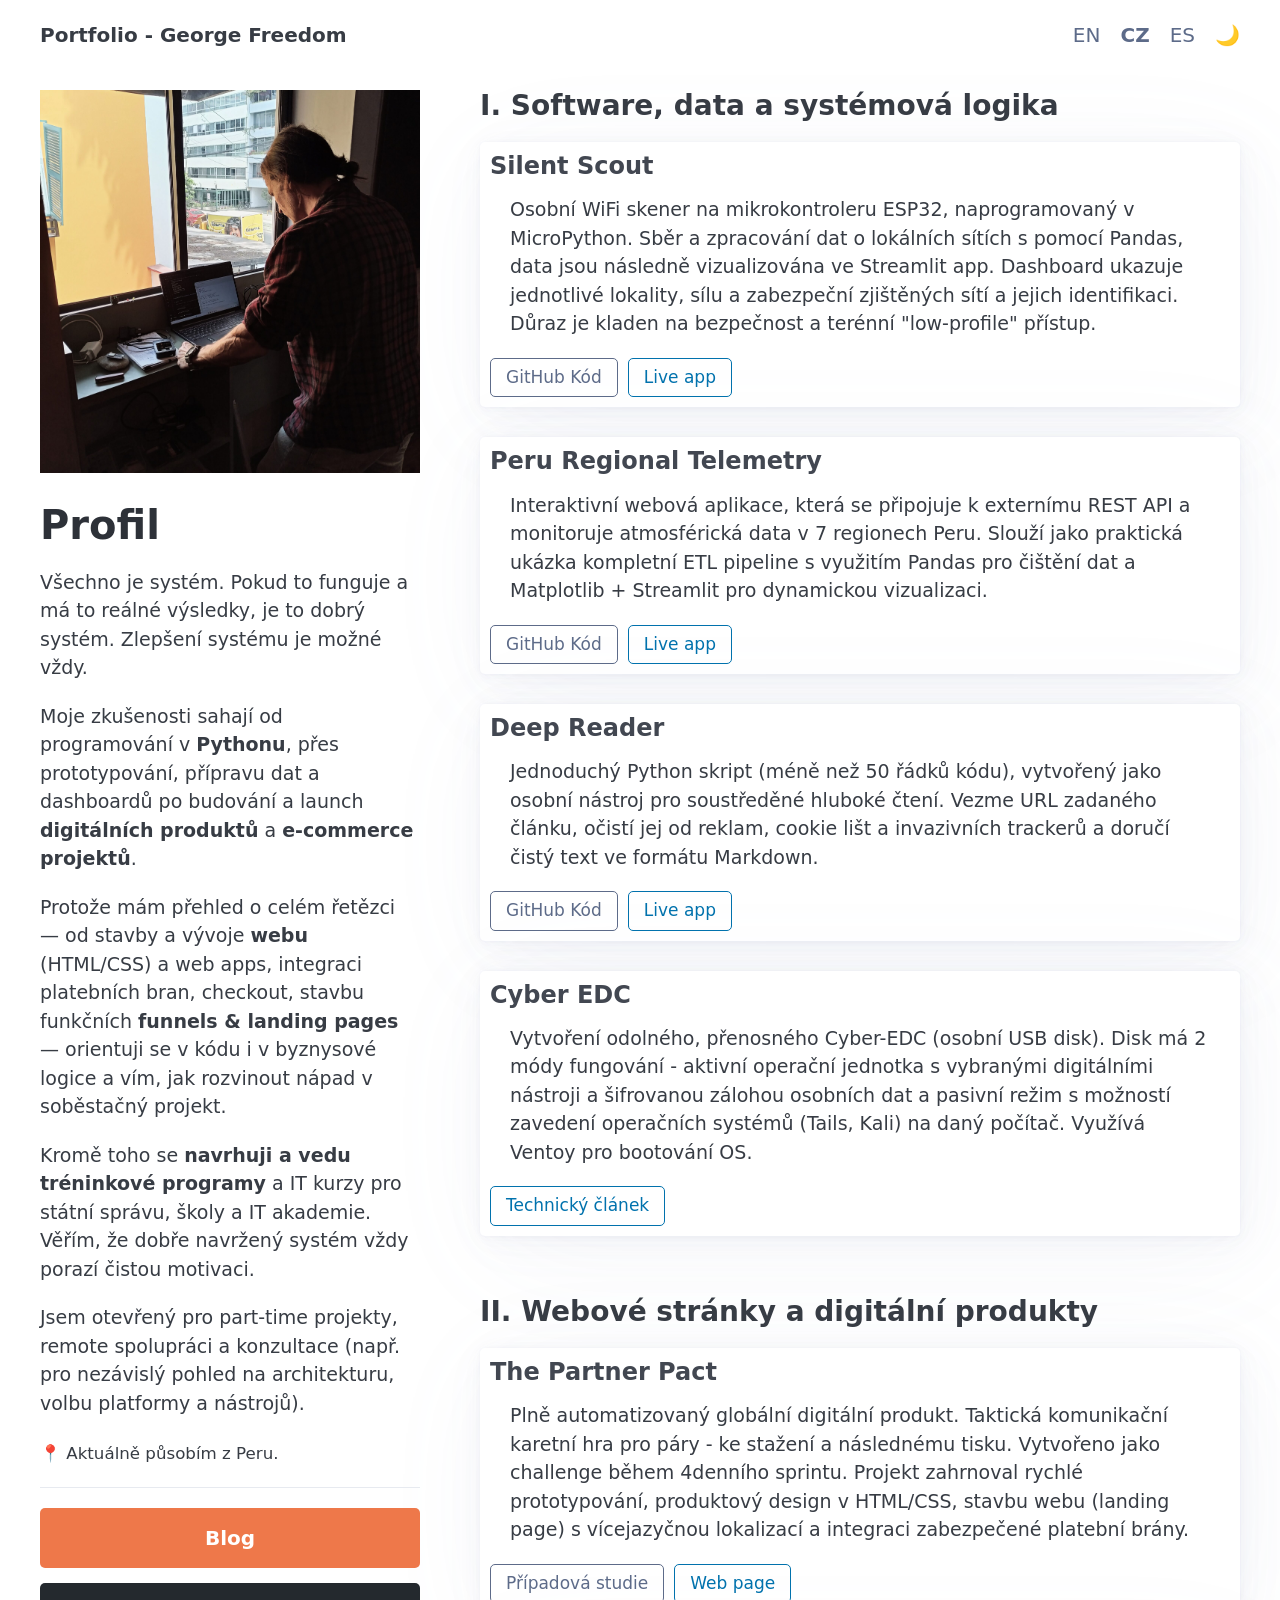
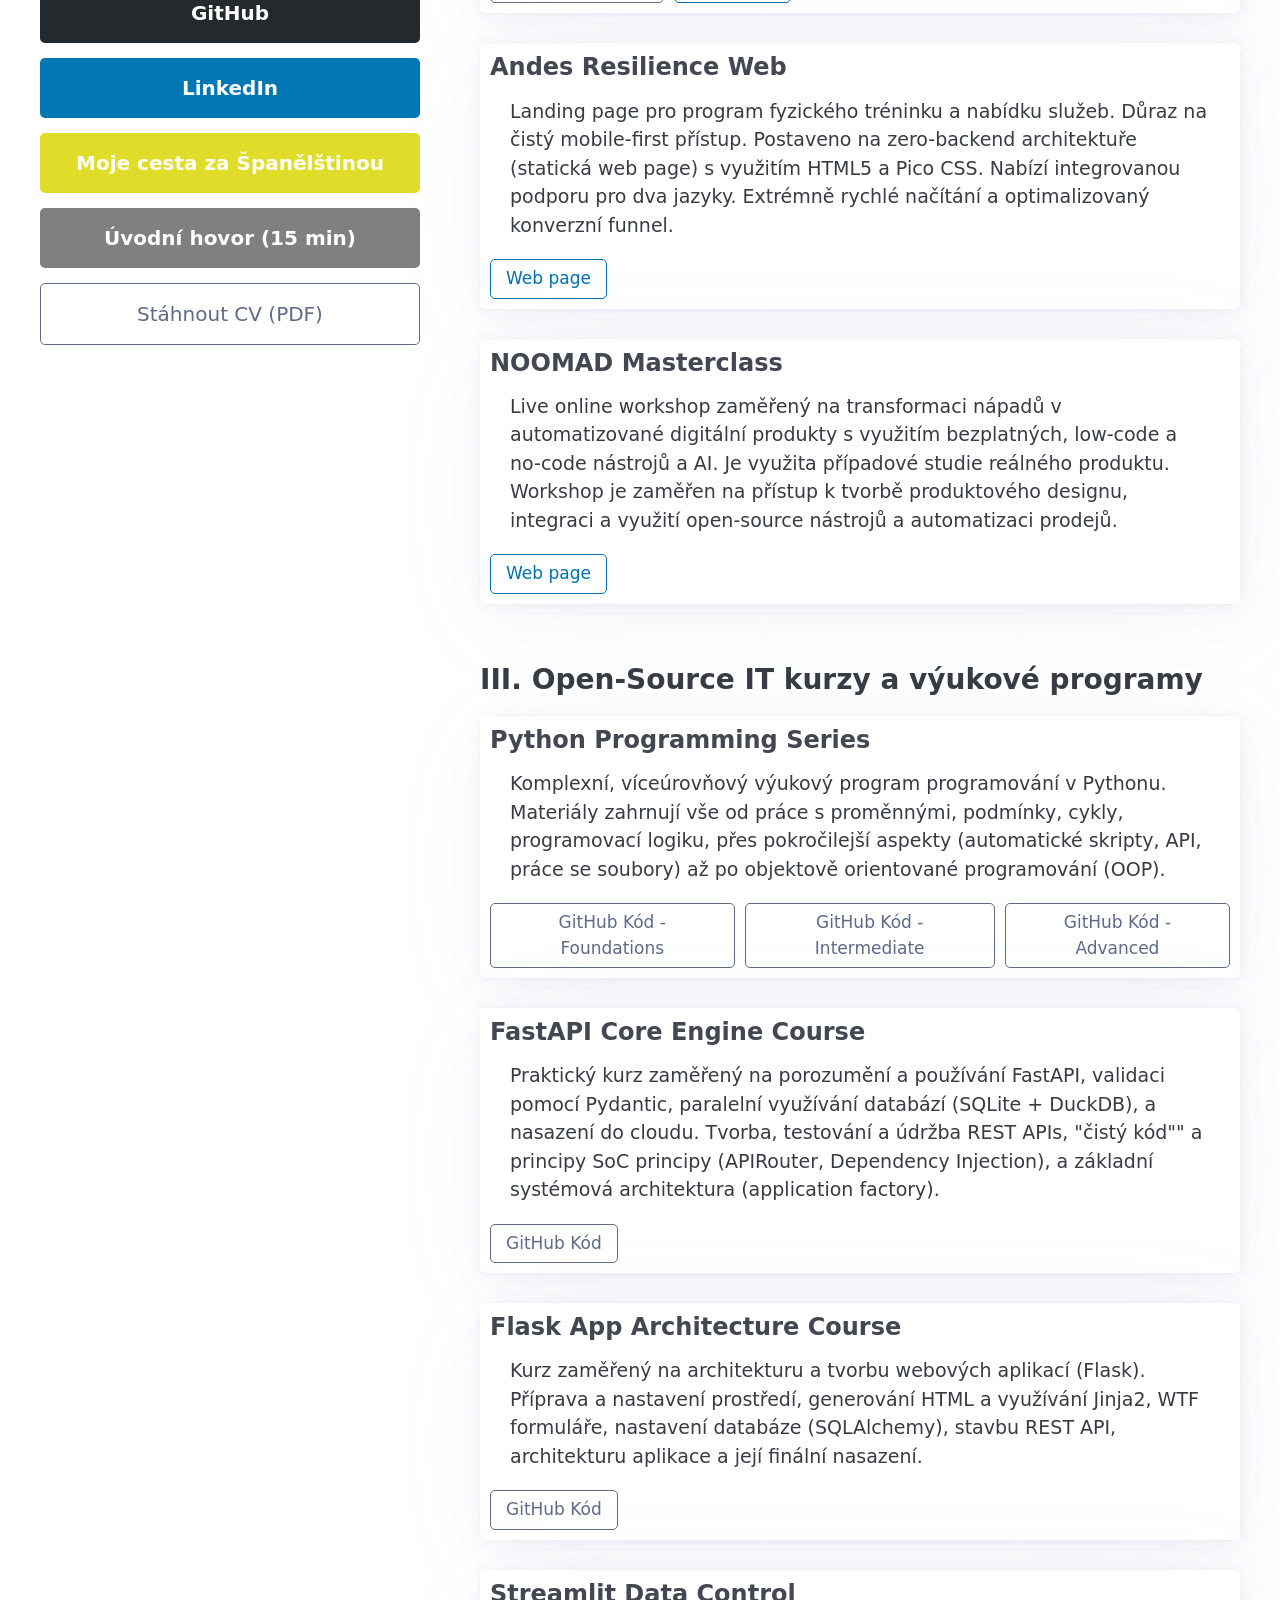
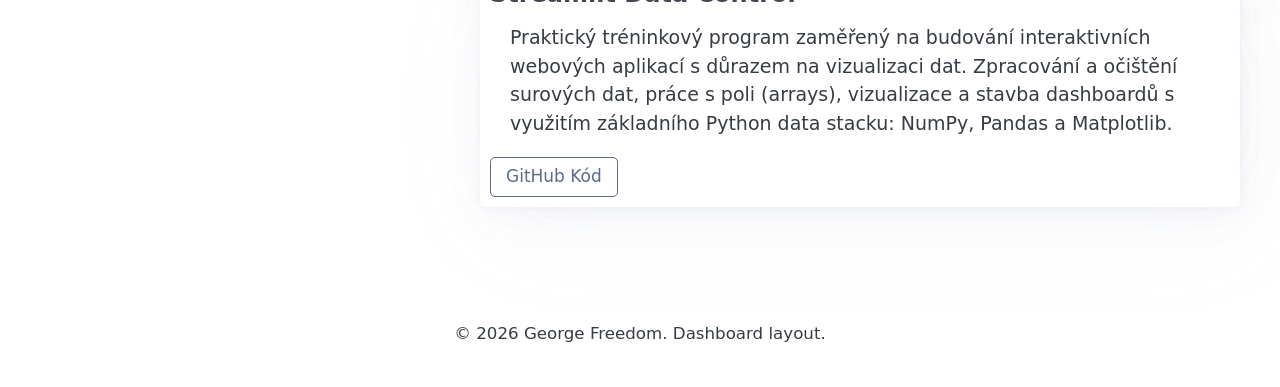
==== cz/index.html @ 5c163253 "Add files via upload" ====
<!DOCTYPE html>
<html lang="cs" data-theme="light">

<head>
    <meta charset="UTF-8">
    <meta name="viewport" content="width=device-width, initial-scale=1.0">
    <title>George Freedom | Profil</title>
    <link rel="icon" type="image/png" href="../static/img/favicon.png">
    <meta name="description" content="Operační portfolio a dashboard George Freedom. Programátor, lektor a produktový vývojář.">
    
    <link rel="stylesheet" href="../static/css/pico.min.css">  
    <link rel="stylesheet" href="../static/css/custom.css">
</head>

<body>

    <!-- NAVIGATION OVERLAY -->
    <nav class="container">
        <ul>
            <li><strong>Portfolio - George Freedom</strong></li>
        </ul>
        <ul>
            <li><a href="../index.html" class="secondary">EN</a></li>
            <li><a href="#" class="secondary"><strong>CZ</strong></a></li>
            <li><a href="../es/index.html" class="secondary">ES</a></li>
            <li><a href="#" id="theme-toggle" class="secondary" aria-label="Toggle theme">🌙</a></li>
        </ul>
    </nav>

    <!-- TWO COLUMN LAYOUT -->
    <main class="container dashboard-grid">
        
        <!-- LEFT COLUMN: PROFILE & LINKS -->
        <aside class="dashboard-sidebar">
            <div class="sidebar-sticky">
                <img class="profile_img" width="500px" src="../static/img/studio_profil.jpg" alt="George Freedom profilová fotka">
                <h1>Profil</h1>
                <div class="sidebar-profile-text">
                    <p>Všechno je systém. Pokud to funguje a má to reálné výsledky, je to dobrý systém. Zlepšení systému je možné vždy.</p>
                    <p>Moje zkušenosti sahají od programování v <strong>Pythonu</strong>, přes prototypování, přípravu dat a dashboardů po budování a launch <strong>digitálních produktů</strong> a <strong>e-commerce projektů</strong>.</p>
                    <p>Protože mám přehled o celém řetězci — od stavby a vývoje <strong>webu</strong> (HTML/CSS) a web apps, integraci platebních bran, checkout, stavbu funkčních <strong>funnels & landing pages</strong> — orientuji se v kódu i v byznysové logice a vím, jak rozvinout nápad v soběstačný projekt.</p> 
                    <p>Kromě toho se <strong>navrhuji a vedu tréninkové programy</strong> a IT kurzy pro státní správu, školy a IT akademie. Věřím, že dobře navržený systém vždy porazí čistou motivaci.</p> 
                    <p>Jsem otevřený pro part-time projekty, remote spolupráci a konzultace (např. pro nezávislý pohled na architekturu, volbu platformy a nástrojů).</p>
                </div>
                <p><small>📍 Aktuálně působím z Peru.</small></p>
                
                <hr>
                
                <!-- LINKTREE -->
                <div class="linktree-container">
                    <a href="https://georgefreedom.com/blog-articles" role="button" class="block-btn btn-brand btn-blog" target="_blank">Blog</a>
                    <a href="https://github.com/GeorgeFreedomTech" role="button" class="block-btn btn-brand btn-github" target="_blank">GitHub</a>
                    <a href="https://www.linkedin.com/in/georgefreedom/" role="button" class="block-btn btn-brand btn-linkedin" target="_blank">LinkedIn</a>
                    <a href="https://spanish.georgefreedom.com/cz/index.html" role="button" class="block-btn btn-brand btn-spanish" target="_blank">Moje cesta za Španělštinou</a>
                    <a href="https://cal.com/georgefreedom" role="button" class="block-btn btn-brand btn-cal" target="_blank">Úvodní hovor (15 min)</a>
                    <a href="../static/docs/GeorgeFreedom_CV.pdf" role="button" class="secondary outline block-btn" download>Stáhnout CV (PDF)</a>
                </div>
            </div>
        </aside>

        <!-- RIGHT COLUMN: PROJECT LIST -->
        <section class="dashboard-content">

            <h2 class="section-title">I. Software, data a systémová logika</h2>
            
            <article class="dashboard-card">
                <header>
                    <h3>Silent Scout</h3>
                </header>
                <p>Osobní WiFi skener na mikrokontroleru ESP32, naprogramovaný v MicroPython. Sběr a zpracování dat o lokálních sítích s pomocí Pandas, data jsou následně vizualizována ve Streamlit app. Dashboard ukazuje jednotlivé lokality, sílu a zabezpeční zjištěných sítí a jejich identifikaci. Důraz je kladen na bezpečnost a terénní "low-profile" přístup.</p>
                <footer>
                    <a href="https://github.com/GeorgeFreedomTech/Silent-Scout" target="_blank" role="button" class="outline secondary small-btn">GitHub Kód</a>
                    <a href="https://silent-scout.streamlit.app/" target="_blank" role="button" class="outline primary small-btn">Live app</a>
                </footer>
            </article>

            <article class="dashboard-card">
                <header>
                    <h3>Peru Regional Telemetry</h3>
                </header>
                <p>Interaktivní webová aplikace, která se připojuje k externímu REST API a monitoruje atmosférická data v 7 regionech Peru. Slouží jako praktická ukázka kompletní ETL pipeline s využitím Pandas pro čištění dat a Matplotlib + Streamlit pro dynamickou vizualizaci.</p>
                <footer>
                    <a href="https://github.com/GeorgeFreedomTech/Peru-Regional-Telemetry" target="_blank" role="button" class="outline secondary small-btn">GitHub Kód</a>
                    <a href="https://peru-regional-telemetry.streamlit.app/?embed=true" target="_blank" role="button" class="outline primary small-btn">Live app</a>
                </footer>
            </article>

            <article class="dashboard-card">
                <header>
                    <h3>Deep Reader</h3>
                </header>
                <p>Jednoduchý Python skript (méně než 50 řádků kódu), vytvořený jako osobní nástroj pro soustředěné hluboké čtení. Vezme URL zadaného článku, očistí jej od reklam, cookie lišt a invazivních trackerů a doručí čistý text ve formátu Markdown.</p>
                <footer>
                    <a href="https://github.com/GeorgeFreedomTech/Deep-Reader" target="_blank" role="button" class="outline secondary small-btn">GitHub Kód</a>
                    <a href="https://deep-reader.streamlit.app/" target="_blank" role="button" class="outline primary small-btn">Live app</a>
                </footer>
            </article>

            <article class="dashboard-card">
                <header>
                    <h3>Cyber EDC</h3>
                </header>
                <p>Vytvoření odolného, přenosného Cyber-EDC (osobní USB disk). Disk má 2 módy fungování - aktivní operační jednotka s vybranými digitálními nástroji a šifrovanou zálohou osobních dat a pasivní režim s možností zavedení operačních systémů (Tails, Kali) na daný počítač. Využívá Ventoy pro bootování OS.</p>
                <footer>
                    <a href="https://georgefreedom.com/the-digital-survival-drive-building-an-autonomous-cyber-edc/" target="_blank" role="button" class="outline primary small-btn">Technický článek</a>
                </footer>
            </article>

            <h2 class="section-title" style="margin-top: 3rem;">II. Webové stránky a digitální produkty</h2>
            
            <article class="dashboard-card">
                <header>
                    <h3>The Partner Pact</h3>
                </header>
                <p>Plně automatizovaný globální digitální produkt. Taktická komunikační karetní hra pro páry - ke stažení a následnému tisku. Vytvořeno jako challenge během 4denního sprintu. Projekt zahrnoval rychlé prototypování, produktový design v HTML/CSS, stavbu webu (landing page) s vícejazyčnou lokalizací a integraci zabezpečené platební brány.</p>
                <footer>
                    <a href="https://georgefreedom.com/protocol-for-two-building-a-tactical-relationship-system-in-a-4-day-sprint/" target="_blank" role="button" class="outline secondary small-btn">Případová studie</a>
                    <a href="https://thepartnerpact.com" target="_blank" role="button" class="outline primary small-btn">Web page</a>
                </footer>
            </article>

            <article class="dashboard-card">
                <header>
                    <h3>Andes Resilience Web</h3>
                </header>
                <p>Landing page pro program fyzického tréninku a nabídku služeb. Důraz na čistý mobile-first přístup. Postaveno na zero-backend architektuře (statická web page) s využitím HTML5 a Pico CSS. Nabízí integrovanou podporu pro dva jazyky. Extrémně rychlé načítání a optimalizovaný konverzní funnel.</p>
                <footer>
                    <a href="https://andesresilience.com" target="_blank" role="button" class="outline primary small-btn">Web page</a>
                </footer>
            </article>

            <article class="dashboard-card">
                <header>
                    <h3>NOOMAD Masterclass</h3>
                </header>
                <p>Live online workshop zaměřený na transformaci nápadů v automatizované digitální produkty s využitím bezplatných, low-code a no-code nástrojů a AI. Je využita případové studie reálného produktu. Workshop je zaměřen na přístup k tvorbě produktového designu, integraci a využití open-source nástrojů a automatizaci prodejů.</p>
                <footer>
                    <a href="https://georgefreedom.com/noomad-cz/" target="_blank" role="button" class="outline primary small-btn">Web page</a>
                </footer>
            </article>

            <h2 class="section-title" style="margin-top: 3rem;">III. Open-Source IT kurzy a výukové programy</h2>
            
            <article class="dashboard-card">
                <header>
                    <h3>Python Programming Series</h3>
                </header>
                <p>Komplexní, víceúrovňový výukový program programování v Pythonu. Materiály zahrnují vše od práce s proměnnými, podmínky, cykly, programovací logiku, přes pokročilejší aspekty (automatické skripty, API, práce se soubory) až po objektově orientované programování (OOP).</p>
                <footer>
                    <a href="https://github.com/GeorgeFreedomTech/Python-Foundations-Course" target="_blank" role="button" class="outline secondary small-btn">GitHub Kód - Foundations</a>
                    <a href="https://github.com/GeorgeFreedomTech/Python-Intermediate-Course" target="_blank" role="button" class="outline secondary small-btn">GitHub Kód - Intermediate</a>
                    <a href="https://github.com/GeorgeFreedomTech/Python-Advanced-Course" target="_blank" role="button" class="outline secondary small-btn">GitHub Kód - Advanced</a>
                </footer>
            </article>

            <article class="dashboard-card">
                <header>
                    <h3>FastAPI Core Engine Course</h3>
                </header>
                <p>Praktický kurz zaměřený na porozumění a používání FastAPI, validaci pomocí Pydantic, paralelní využívání databází (SQLite + DuckDB), a nasazení do cloudu. Tvorba, testování a údržba REST APIs, "čistý kód"" a principy SoC principy (APIRouter, Dependency Injection), a základní systémová architektura (application factory).</p>
                <footer>
                    <a href="https://github.com/GeorgeFreedomTech/FastAPI-Course" target="_blank" role="button" class="outline secondary small-btn">GitHub Kód</a>
                </footer>
            </article>

            <article class="dashboard-card">
                <header>
                    <h3>Flask App Architecture Course</h3>
                </header>
                <p>Kurz zaměřený na architekturu a tvorbu webových aplikací (Flask). Příprava a nastavení prostředí, generování HTML a využívání Jinja2, WTF formuláře, nastavení databáze (SQLAlchemy), stavbu REST API, architekturu aplikace a její finální nasazení.</p>
                <footer>
                    <a href="https://github.com/GeorgeFreedomTech/Flask-Apps-Architecture-Course" target="_blank" role="button" class="outline secondary small-btn">GitHub Kód</a>
                </footer>
            </article>

            <article class="dashboard-card">
                <header>
                    <h3>Streamlit Data Control</h3>
                </header>
                <p>Praktický tréninkový program zaměřený na budování interaktivních webových aplikací s důrazem na vizualizaci dat. Zpracování a očištění surových dat, práce s poli (arrays), vizualizace a stavba dashboardů s využitím základního Python data stacku: NumPy, Pandas a Matplotlib.</p>
                <footer>
                    <a href="https://github.com/GeorgeFreedomTech/Streamlit-Data-Analysis-and-Visualization-Course" target="_blank" role="button" class="outline secondary small-btn">GitHub Kód</a>
                </footer>
            </article>

        </section>
    </main>

    <!-- FOOTER -->
    <footer class="dashboard-footer">
        <small>&copy; 2026 George Freedom. Dashboard layout.</small>
    </footer>

    <!-- THEME TOGGLE SCRIPT -->
    <script>
        const toggleBtn = document.getElementById('theme-toggle');
        const html = document.documentElement;
        const savedTheme = localStorage.getItem('theme') || (window.matchMedia('(prefers-color-scheme: dark)').matches ? 'dark' : 'light');
        html.setAttribute('data-theme', savedTheme);
        updateToggleIcon(savedTheme);

        toggleBtn.addEventListener('click', (e) => {
            e.preventDefault();
            const currentTheme = html.getAttribute('data-theme');
            const newTheme = currentTheme === 'dark' ? 'light' : 'dark';
            html.setAttribute('data-theme', newTheme);
            localStorage.setItem('theme', newTheme);
            updateToggleIcon(newTheme);
        });

        function updateToggleIcon(theme) {
            toggleBtn.innerHTML = theme === 'dark' ? '☀️' : '🌙';
        }
    </script>
</body>
</html>
---- static/css/pico.min.css ----
@charset "UTF-8";/*!
 * Pico CSS ✨ v2.1.1 (https://picocss.com)
 * Copyright 2019-2025 - Licensed under MIT
 */:host,:root{--pico-font-family-emoji:"Apple Color Emoji","Segoe UI Emoji","Segoe UI Symbol","Noto Color Emoji";--pico-font-family-sans-serif:system-ui,"Segoe UI",Roboto,Oxygen,Ubuntu,Cantarell,Helvetica,Arial,"Helvetica Neue",sans-serif,var(--pico-font-family-emoji);--pico-font-family-monospace:ui-monospace,SFMono-Regular,"SF Mono",Menlo,Consolas,"Liberation Mono",monospace,var(--pico-font-family-emoji);--pico-font-family:var(--pico-font-family-sans-serif);--pico-line-height:1.5;--pico-font-weight:400;--pico-font-size:100%;--pico-text-underline-offset:0.1rem;--pico-border-radius:0.25rem;--pico-border-width:0.0625rem;--pico-outline-width:0.125rem;--pico-transition:0.2s ease-in-out;--pico-spacing:1rem;--pico-typography-spacing-vertical:1rem;--pico-block-spacing-vertical:var(--pico-spacing);--pico-block-spacing-horizontal:var(--pico-spacing);--pico-grid-column-gap:var(--pico-spacing);--pico-grid-row-gap:var(--pico-spacing);--pico-form-element-spacing-vertical:0.75rem;--pico-form-element-spacing-horizontal:1rem;--pico-group-box-shadow:0 0 0 rgba(0, 0, 0, 0);--pico-group-box-shadow-focus-with-button:0 0 0 var(--pico-outline-width) var(--pico-primary-focus);--pico-group-box-shadow-focus-with-input:0 0 0 0.0625rem var(--pico-form-element-border-color);--pico-modal-overlay-backdrop-filter:blur(0.375rem);--pico-nav-element-spacing-vertical:1rem;--pico-nav-element-spacing-horizontal:0.5rem;--pico-nav-link-spacing-vertical:0.5rem;--pico-nav-link-spacing-horizontal:0.5rem;--pico-nav-breadcrumb-divider:">";--pico-icon-checkbox:url("data:image/svg+xml,%3Csvg xmlns='http://www.w3.org/2000/svg' width='24' height='24' viewBox='0 0 24 24' fill='none' stroke='rgb(255, 255, 255)' stroke-width='4' stroke-linecap='round' stroke-linejoin='round'%3E%3Cpolyline points='20 6 9 17 4 12'%3E%3C/polyline%3E%3C/svg%3E");--pico-icon-minus:url("data:image/svg+xml,%3Csvg xmlns='http://www.w3.org/2000/svg' width='24' height='24' viewBox='0 0 24 24' fill='none' stroke='rgb(255, 255, 255)' stroke-width='4' stroke-linecap='round' stroke-linejoin='round'%3E%3Cline x1='5' y1='12' x2='19' y2='12'%3E%3C/line%3E%3C/svg%3E");--pico-icon-chevron:url("data:image/svg+xml,%3Csvg xmlns='http://www.w3.org/2000/svg' width='24' height='24' viewBox='0 0 24 24' fill='none' stroke='rgb(136, 145, 164)' stroke-width='2' stroke-linecap='round' stroke-linejoin='round'%3E%3Cpolyline points='6 9 12 15 18 9'%3E%3C/polyline%3E%3C/svg%3E");--pico-icon-date:url("data:image/svg+xml,%3Csvg xmlns='http://www.w3.org/2000/svg' width='24' height='24' viewBox='0 0 24 24' fill='none' stroke='rgb(136, 145, 164)' stroke-width='2' stroke-linecap='round' stroke-linejoin='round'%3E%3Crect x='3' y='4' width='18' height='18' rx='2' ry='2'%3E%3C/rect%3E%3Cline x1='16' y1='2' x2='16' y2='6'%3E%3C/line%3E%3Cline x1='8' y1='2' x2='8' y2='6'%3E%3C/line%3E%3Cline x1='3' y1='10' x2='21' y2='10'%3E%3C/line%3E%3C/svg%3E");--pico-icon-time:url("data:image/svg+xml,%3Csvg xmlns='http://www.w3.org/2000/svg' width='24' height='24' viewBox='0 0 24 24' fill='none' stroke='rgb(136, 145, 164)' stroke-width='2' stroke-linecap='round' stroke-linejoin='round'%3E%3Ccircle cx='12' cy='12' r='10'%3E%3C/circle%3E%3Cpolyline points='12 6 12 12 16 14'%3E%3C/polyline%3E%3C/svg%3E");--pico-icon-search:url("data:image/svg+xml,%3Csvg xmlns='http://www.w3.org/2000/svg' width='24' height='24' viewBox='0 0 24 24' fill='none' stroke='rgb(136, 145, 164)' stroke-width='1.5' stroke-linecap='round' stroke-linejoin='round'%3E%3Ccircle cx='11' cy='11' r='8'%3E%3C/circle%3E%3Cline x1='21' y1='21' x2='16.65' y2='16.65'%3E%3C/line%3E%3C/svg%3E");--pico-icon-close:url("data:image/svg+xml,%3Csvg xmlns='http://www.w3.org/2000/svg' width='24' height='24' viewBox='0 0 24 24' fill='none' stroke='rgb(136, 145, 164)' stroke-width='3' stroke-linecap='round' stroke-linejoin='round'%3E%3Cline x1='18' y1='6' x2='6' y2='18'%3E%3C/line%3E%3Cline x1='6' y1='6' x2='18' y2='18'%3E%3C/line%3E%3C/svg%3E");--pico-icon-loading:url("data:image/svg+xml,%3Csvg fill='none' height='24' width='24' viewBox='0 0 24 24' xmlns='http://www.w3.org/2000/svg' %3E%3Cstyle%3E g %7B animation: rotate 2s linear infinite; transform-origin: center center; %7D circle %7B stroke-dasharray: 75,100; stroke-dashoffset: -5; animation: dash 1.5s ease-in-out infinite; stroke-linecap: round; %7D @keyframes rotate %7B 0%25 %7B transform: rotate(0deg); %7D 100%25 %7B transform: rotate(360deg); %7D %7D @keyframes dash %7B 0%25 %7B stroke-dasharray: 1,100; stroke-dashoffset: 0; %7D 50%25 %7B stroke-dasharray: 44.5,100; stroke-dashoffset: -17.5; %7D 100%25 %7B stroke-dasharray: 44.5,100; stroke-dashoffset: -62; %7D %7D %3C/style%3E%3Cg%3E%3Ccircle cx='12' cy='12' r='10' fill='none' stroke='rgb(136, 145, 164)' stroke-width='4' /%3E%3C/g%3E%3C/svg%3E")}@media (min-width:576px){:host,:root{--pico-font-size:106.25%}}@media (min-width:768px){:host,:root{--pico-font-size:112.5%}}@media (min-width:1024px){:host,:root{--pico-font-size:118.75%}}@media (min-width:1280px){:host,:root{--pico-font-size:125%}}@media (min-width:1536px){:host,:root{--pico-font-size:131.25%}}a{--pico-text-decoration:underline}a.contrast,a.secondary{--pico-text-decoration:underline}small{--pico-font-size:0.875em}h1,h2,h3,h4,h5,h6{--pico-font-weight:700}h1{--pico-font-size:2rem;--pico-line-height:1.125;--pico-typography-spacing-top:3rem}h2{--pico-font-size:1.75rem;--pico-line-height:1.15;--pico-typography-spacing-top:2.625rem}h3{--pico-font-size:1.5rem;--pico-line-height:1.175;--pico-typography-spacing-top:2.25rem}h4{--pico-font-size:1.25rem;--pico-line-height:1.2;--pico-typography-spacing-top:1.874rem}h5{--pico-font-size:1.125rem;--pico-line-height:1.225;--pico-typography-spacing-top:1.6875rem}h6{--pico-font-size:1rem;--pico-line-height:1.25;--pico-typography-spacing-top:1.5rem}tfoot td,tfoot th,thead td,thead th{--pico-font-weight:600;--pico-border-width:0.1875rem}code,kbd,pre,samp{--pico-font-family:var(--pico-font-family-monospace)}kbd{--pico-font-weight:bolder}:where(select,textarea),input:not([type=submit],[type=button],[type=reset],[type=checkbox],[type=radio],[type=file]){--pico-outline-width:0.0625rem}[type=search]{--pico-border-radius:5rem}[type=checkbox],[type=radio]{--pico-border-width:0.125rem}[type=checkbox][role=switch]{--pico-border-width:0.1875rem}details.dropdown summary:not([role=button]){--pico-outline-width:0.0625rem}nav details.dropdown summary:focus-visible{--pico-outline-width:0.125rem}[role=search]{--pico-border-radius:5rem}[role=group]:has(button.secondary:focus,[type=submit].secondary:focus,[type=button].secondary:focus,[role=button].secondary:focus),[role=search]:has(button.secondary:focus,[type=submit].secondary:focus,[type=button].secondary:focus,[role=button].secondary:focus){--pico-group-box-shadow-focus-with-button:0 0 0 var(--pico-outline-width) var(--pico-secondary-focus)}[role=group]:has(button.contrast:focus,[type=submit].contrast:focus,[type=button].contrast:focus,[role=button].contrast:focus),[role=search]:has(button.contrast:focus,[type=submit].contrast:focus,[type=button].contrast:focus,[role=button].contrast:focus){--pico-group-box-shadow-focus-with-button:0 0 0 var(--pico-outline-width) var(--pico-contrast-focus)}[role=group] [role=button],[role=group] [type=button],[role=group] [type=submit],[role=group] button,[role=search] [role=button],[role=search] [type=button],[role=search] [type=submit],[role=search] button{--pico-form-element-spacing-horizontal:2rem}details summary[role=button]:not(.outline)::after{filter:brightness(0) invert(1)}[aria-busy=true]:not(input,select,textarea):is(button,[type=submit],[type=button],[type=reset],[role=button]):not(.outline)::before{filter:brightness(0) invert(1)}:host(:not([data-theme=dark])),:root:not([data-theme=dark]),[data-theme=light]{color-scheme:light;--pico-background-color:#fff;--pico-color:#373c44;--pico-text-selection-color:rgba(2, 154, 232, 0.25);--pico-muted-color:#646b79;--pico-muted-border-color:rgb(231, 234, 239.5);--pico-primary:#0172ad;--pico-primary-background:#0172ad;--pico-primary-border:var(--pico-primary-background);--pico-primary-underline:rgba(1, 114, 173, 0.5);--pico-primary-hover:#015887;--pico-primary-hover-background:#02659a;--pico-primary-hover-border:var(--pico-primary-hover-background);--pico-primary-hover-underline:var(--pico-primary-hover);--pico-primary-focus:rgba(2, 154, 232, 0.5);--pico-primary-inverse:#fff;--pico-secondary:#5d6b89;--pico-secondary-background:#525f7a;--pico-secondary-border:var(--pico-secondary-background);--pico-secondary-underline:rgba(93, 107, 137, 0.5);--pico-secondary-hover:#48536b;--pico-secondary-hover-background:#48536b;--pico-secondary-hover-border:var(--pico-secondary-hover-background);--pico-secondary-hover-underline:var(--pico-secondary-hover);--pico-secondary-focus:rgba(93, 107, 137, 0.25);--pico-secondary-inverse:#fff;--pico-contrast:#181c25;--pico-contrast-background:#181c25;--pico-contrast-border:var(--pico-contrast-background);--pico-contrast-underline:rgba(24, 28, 37, 0.5);--pico-contrast-hover:#000;--pico-contrast-hover-background:#000;--pico-contrast-hover-border:var(--pico-contrast-hover-background);--pico-contrast-hover-underline:var(--pico-secondary-hover);--pico-contrast-focus:rgba(93, 107, 137, 0.25);--pico-contrast-inverse:#fff;--pico-box-shadow:0.0145rem 0.029rem 0.174rem rgba(129, 145, 181, 0.01698),0.0335rem 0.067rem 0.402rem rgba(129, 145, 181, 0.024),0.0625rem 0.125rem 0.75rem rgba(129, 145, 181, 0.03),0.1125rem 0.225rem 1.35rem rgba(129, 145, 181, 0.036),0.2085rem 0.417rem 2.502rem rgba(129, 145, 181, 0.04302),0.5rem 1rem 6rem rgba(129, 145, 181, 0.06),0 0 0 0.0625rem rgba(129, 145, 181, 0.015);--pico-h1-color:#2d3138;--pico-h2-color:#373c44;--pico-h3-color:#424751;--pico-h4-color:#4d535e;--pico-h5-color:#5c6370;--pico-h6-color:#646b79;--pico-mark-background-color:rgb(252.5, 230.5, 191.5);--pico-mark-color:#0f1114;--pico-ins-color:rgb(28.5, 105.5, 84);--pico-del-color:rgb(136, 56.5, 53);--pico-blockquote-border-color:var(--pico-muted-border-color);--pico-blockquote-footer-color:var(--pico-muted-color);--pico-button-box-shadow:0 0 0 rgba(0, 0, 0, 0);--pico-button-hover-box-shadow:0 0 0 rgba(0, 0, 0, 0);--pico-table-border-color:var(--pico-muted-border-color);--pico-table-row-stripped-background-color:rgba(111, 120, 135, 0.0375);--pico-code-background-color:rgb(243, 244.5, 246.75);--pico-code-color:#646b79;--pico-code-kbd-background-color:var(--pico-color);--pico-code-kbd-color:var(--pico-background-color);--pico-form-element-background-color:rgb(251, 251.5, 252.25);--pico-form-element-selected-background-color:#dfe3eb;--pico-form-element-border-color:#cfd5e2;--pico-form-element-color:#23262c;--pico-form-element-placeholder-color:var(--pico-muted-color);--pico-form-element-active-background-color:#fff;--pico-form-element-active-border-color:var(--pico-primary-border);--pico-form-element-focus-color:var(--pico-primary-border);--pico-form-element-disabled-opacity:0.5;--pico-form-element-invalid-border-color:rgb(183.5, 105.5, 106.5);--pico-form-element-invalid-active-border-color:rgb(200.25, 79.25, 72.25);--pico-form-element-invalid-focus-color:var(--pico-form-element-invalid-active-border-color);--pico-form-element-valid-border-color:rgb(76, 154.5, 137.5);--pico-form-element-valid-active-border-color:rgb(39, 152.75, 118.75);--pico-form-element-valid-focus-color:var(--pico-form-element-valid-active-border-color);--pico-switch-background-color:#bfc7d9;--pico-switch-checked-background-color:var(--pico-primary-background);--pico-switch-color:#fff;--pico-switch-thumb-box-shadow:0 0 0 rgba(0, 0, 0, 0);--pico-range-border-color:#dfe3eb;--pico-range-active-border-color:#bfc7d9;--pico-range-thumb-border-color:var(--pico-background-color);--pico-range-thumb-color:var(--pico-secondary-background);--pico-range-thumb-active-color:var(--pico-primary-background);--pico-accordion-border-color:var(--pico-muted-border-color);--pico-accordion-active-summary-color:var(--pico-primary-hover);--pico-accordion-close-summary-color:var(--pico-color);--pico-accordion-open-summary-color:var(--pico-muted-color);--pico-card-background-color:var(--pico-background-color);--pico-card-border-color:var(--pico-muted-border-color);--pico-card-box-shadow:var(--pico-box-shadow);--pico-card-sectioning-background-color:rgb(251, 251.5, 252.25);--pico-dropdown-background-color:#fff;--pico-dropdown-border-color:#eff1f4;--pico-dropdown-box-shadow:var(--pico-box-shadow);--pico-dropdown-color:var(--pico-color);--pico-dropdown-hover-background-color:#eff1f4;--pico-loading-spinner-opacity:0.5;--pico-modal-overlay-background-color:rgba(232, 234, 237, 0.75);--pico-progress-background-color:#dfe3eb;--pico-progress-color:var(--pico-primary-background);--pico-tooltip-background-color:var(--pico-contrast-background);--pico-tooltip-color:var(--pico-contrast-inverse);--pico-icon-valid:url("data:image/svg+xml,%3Csvg xmlns='http://www.w3.org/2000/svg' width='24' height='24' viewBox='0 0 24 24' fill='none' stroke='rgb(76, 154.5, 137.5)' stroke-width='2' stroke-linecap='round' stroke-linejoin='round'%3E%3Cpolyline points='20 6 9 17 4 12'%3E%3C/polyline%3E%3C/svg%3E");--pico-icon-invalid:url("data:image/svg+xml,%3Csvg xmlns='http://www.w3.org/2000/svg' width='24' height='24' viewBox='0 0 24 24' fill='none' stroke='rgb(200.25, 79.25, 72.25)' stroke-width='2' stroke-linecap='round' stroke-linejoin='round'%3E%3Ccircle cx='12' cy='12' r='10'%3E%3C/circle%3E%3Cline x1='12' y1='8' x2='12' y2='12'%3E%3C/line%3E%3Cline x1='12' y1='16' x2='12.01' y2='16'%3E%3C/line%3E%3C/svg%3E")}:host(:not([data-theme=dark])) input:is([type=submit],[type=button],[type=reset],[type=checkbox],[type=radio],[type=file]),:root:not([data-theme=dark]) input:is([type=submit],[type=button],[type=reset],[type=checkbox],[type=radio],[type=file]),[data-theme=light] input:is([type=submit],[type=button],[type=reset],[type=checkbox],[type=radio],[type=file]){--pico-form-element-focus-color:var(--pico-primary-focus)}@media only screen and (prefers-color-scheme:dark){:host(:not([data-theme])),:root:not([data-theme]){color-scheme:dark;--pico-background-color:rgb(19, 22.5, 30.5);--pico-color:#c2c7d0;--pico-text-selection-color:rgba(1, 170, 255, 0.1875);--pico-muted-color:#7b8495;--pico-muted-border-color:#202632;--pico-primary:#01aaff;--pico-primary-background:#0172ad;--pico-primary-border:var(--pico-primary-background);--pico-primary-underline:rgba(1, 170, 255, 0.5);--pico-primary-hover:#79c0ff;--pico-primary-hover-background:#017fc0;--pico-primary-hover-border:var(--pico-primary-hover-background);--pico-primary-hover-underline:var(--pico-primary-hover);--pico-primary-focus:rgba(1, 170, 255, 0.375);--pico-primary-inverse:#fff;--pico-secondary:#969eaf;--pico-secondary-background:#525f7a;--pico-secondary-border:var(--pico-secondary-background);--pico-secondary-underline:rgba(150, 158, 175, 0.5);--pico-secondary-hover:#b3b9c5;--pico-secondary-hover-background:#5d6b89;--pico-secondary-hover-border:var(--pico-secondary-hover-background);--pico-secondary-hover-underline:var(--pico-secondary-hover);--pico-secondary-focus:rgba(144, 158, 190, 0.25);--pico-secondary-inverse:#fff;--pico-contrast:#dfe3eb;--pico-contrast-background:#eff1f4;--pico-contrast-border:var(--pico-contrast-background);--pico-contrast-underline:rgba(223, 227, 235, 0.5);--pico-contrast-hover:#fff;--pico-contrast-hover-background:#fff;--pico-contrast-hover-border:var(--pico-contrast-hover-background);--pico-contrast-hover-underline:var(--pico-contrast-hover);--pico-contrast-focus:rgba(207, 213, 226, 0.25);--pico-contrast-inverse:#000;--pico-box-shadow:0.0145rem 0.029rem 0.174rem rgba(7, 8.5, 12, 0.01698),0.0335rem 0.067rem 0.402rem rgba(7, 8.5, 12, 0.024),0.0625rem 0.125rem 0.75rem rgba(7, 8.5, 12, 0.03),0.1125rem 0.225rem 1.35rem rgba(7, 8.5, 12, 0.036),0.2085rem 0.417rem 2.502rem rgba(7, 8.5, 12, 0.04302),0.5rem 1rem 6rem rgba(7, 8.5, 12, 0.06),0 0 0 0.0625rem rgba(7, 8.5, 12, 0.015);--pico-h1-color:#f0f1f3;--pico-h2-color:#e0e3e7;--pico-h3-color:#c2c7d0;--pico-h4-color:#b3b9c5;--pico-h5-color:#a4acba;--pico-h6-color:#8891a4;--pico-mark-background-color:#014063;--pico-mark-color:#fff;--pico-ins-color:#62af9a;--pico-del-color:rgb(205.5, 126, 123);--pico-blockquote-border-color:var(--pico-muted-border-color);--pico-blockquote-footer-color:var(--pico-muted-color);--pico-button-box-shadow:0 0 0 rgba(0, 0, 0, 0);--pico-button-hover-box-shadow:0 0 0 rgba(0, 0, 0, 0);--pico-table-border-color:var(--pico-muted-border-color);--pico-table-row-stripped-background-color:rgba(111, 120, 135, 0.0375);--pico-code-background-color:rgb(26, 30.5, 40.25);--pico-code-color:#8891a4;--pico-code-kbd-background-color:var(--pico-color);--pico-code-kbd-color:var(--pico-background-color);--pico-form-element-background-color:rgb(28, 33, 43.5);--pico-form-element-selected-background-color:#2a3140;--pico-form-element-border-color:#2a3140;--pico-form-element-color:#e0e3e7;--pico-form-element-placeholder-color:#8891a4;--pico-form-element-active-background-color:rgb(26, 30.5, 40.25);--pico-form-element-active-border-color:var(--pico-primary-border);--pico-form-element-focus-color:var(--pico-primary-border);--pico-form-element-disabled-opacity:0.5;--pico-form-element-invalid-border-color:rgb(149.5, 74, 80);--pico-form-element-invalid-active-border-color:rgb(183.25, 63.5, 59);--pico-form-element-invalid-focus-color:var(--pico-form-element-invalid-active-border-color);--pico-form-element-valid-border-color:#2a7b6f;--pico-form-element-valid-active-border-color:rgb(22, 137, 105.5);--pico-form-element-valid-focus-color:var(--pico-form-element-valid-active-border-color);--pico-switch-background-color:#333c4e;--pico-switch-checked-background-color:var(--pico-primary-background);--pico-switch-color:#fff;--pico-switch-thumb-box-shadow:0 0 0 rgba(0, 0, 0, 0);--pico-range-border-color:#202632;--pico-range-active-border-color:#2a3140;--pico-range-thumb-border-color:var(--pico-background-color);--pico-range-thumb-color:var(--pico-secondary-background);--pico-range-thumb-active-color:var(--pico-primary-background);--pico-accordion-border-color:var(--pico-muted-border-color);--pico-accordion-active-summary-color:var(--pico-primary-hover);--pico-accordion-close-summary-color:var(--pico-color);--pico-accordion-open-summary-color:var(--pico-muted-color);--pico-card-background-color:#181c25;--pico-card-border-color:var(--pico-card-background-color);--pico-card-box-shadow:var(--pico-box-shadow);--pico-card-sectioning-background-color:rgb(26, 30.5, 40.25);--pico-dropdown-background-color:#181c25;--pico-dropdown-border-color:#202632;--pico-dropdown-box-shadow:var(--pico-box-shadow);--pico-dropdown-color:var(--pico-color);--pico-dropdown-hover-background-color:#202632;--pico-loading-spinner-opacity:0.5;--pico-modal-overlay-background-color:rgba(7.5, 8.5, 10, 0.75);--pico-progress-background-color:#202632;--pico-progress-color:var(--pico-primary-background);--pico-tooltip-background-color:var(--pico-contrast-background);--pico-tooltip-color:var(--pico-contrast-inverse);--pico-icon-valid:url("data:image/svg+xml,%3Csvg xmlns='http://www.w3.org/2000/svg' width='24' height='24' viewBox='0 0 24 24' fill='none' stroke='rgb(42, 123, 111)' stroke-width='2' stroke-linecap='round' stroke-linejoin='round'%3E%3Cpolyline points='20 6 9 17 4 12'%3E%3C/polyline%3E%3C/svg%3E");--pico-icon-invalid:url("data:image/svg+xml,%3Csvg xmlns='http://www.w3.org/2000/svg' width='24' height='24' viewBox='0 0 24 24' fill='none' stroke='rgb(149.5, 74, 80)' stroke-width='2' stroke-linecap='round' stroke-linejoin='round'%3E%3Ccircle cx='12' cy='12' r='10'%3E%3C/circle%3E%3Cline x1='12' y1='8' x2='12' y2='12'%3E%3C/line%3E%3Cline x1='12' y1='16' x2='12.01' y2='16'%3E%3C/line%3E%3C/svg%3E")}:host(:not([data-theme])) input:is([type=submit],[type=button],[type=reset],[type=checkbox],[type=radio],[type=file]),:root:not([data-theme]) input:is([type=submit],[type=button],[type=reset],[type=checkbox],[type=radio],[type=file]){--pico-form-element-focus-color:var(--pico-primary-focus)}:host(:not([data-theme])) details summary[role=button].contrast:not(.outline)::after,:root:not([data-theme]) details summary[role=button].contrast:not(.outline)::after{filter:brightness(0)}:host(:not([data-theme])) [aria-busy=true]:not(input,select,textarea).contrast:is(button,[type=submit],[type=button],[type=reset],[role=button]):not(.outline)::before,:root:not([data-theme]) [aria-busy=true]:not(input,select,textarea).contrast:is(button,[type=submit],[type=button],[type=reset],[role=button]):not(.outline)::before{filter:brightness(0)}}[data-theme=dark]{color-scheme:dark;--pico-background-color:rgb(19, 22.5, 30.5);--pico-color:#c2c7d0;--pico-text-selection-color:rgba(1, 170, 255, 0.1875);--pico-muted-color:#7b8495;--pico-muted-border-color:#202632;--pico-primary:#01aaff;--pico-primary-background:#0172ad;--pico-primary-border:var(--pico-primary-background);--pico-primary-underline:rgba(1, 170, 255, 0.5);--pico-primary-hover:#79c0ff;--pico-primary-hover-background:#017fc0;--pico-primary-hover-border:var(--pico-primary-hover-background);--pico-primary-hover-underline:var(--pico-primary-hover);--pico-primary-focus:rgba(1, 170, 255, 0.375);--pico-primary-inverse:#fff;--pico-secondary:#969eaf;--pico-secondary-background:#525f7a;--pico-secondary-border:var(--pico-secondary-background);--pico-secondary-underline:rgba(150, 158, 175, 0.5);--pico-secondary-hover:#b3b9c5;--pico-secondary-hover-background:#5d6b89;--pico-secondary-hover-border:var(--pico-secondary-hover-background);--pico-secondary-hover-underline:var(--pico-secondary-hover);--pico-secondary-focus:rgba(144, 158, 190, 0.25);--pico-secondary-inverse:#fff;--pico-contrast:#dfe3eb;--pico-contrast-background:#eff1f4;--pico-contrast-border:var(--pico-contrast-background);--pico-contrast-underline:rgba(223, 227, 235, 0.5);--pico-contrast-hover:#fff;--pico-contrast-hover-background:#fff;--pico-contrast-hover-border:var(--pico-contrast-hover-background);--pico-contrast-hover-underline:var(--pico-contrast-hover);--pico-contrast-focus:rgba(207, 213, 226, 0.25);--pico-contrast-inverse:#000;--pico-box-shadow:0.0145rem 0.029rem 0.174rem rgba(7, 8.5, 12, 0.01698),0.0335rem 0.067rem 0.402rem rgba(7, 8.5, 12, 0.024),0.0625rem 0.125rem 0.75rem rgba(7, 8.5, 12, 0.03),0.1125rem 0.225rem 1.35rem rgba(7, 8.5, 12, 0.036),0.2085rem 0.417rem 2.502rem rgba(7, 8.5, 12, 0.04302),0.5rem 1rem 6rem rgba(7, 8.5, 12, 0.06),0 0 0 0.0625rem rgba(7, 8.5, 12, 0.015);--pico-h1-color:#f0f1f3;--pico-h2-color:#e0e3e7;--pico-h3-color:#c2c7d0;--pico-h4-color:#b3b9c5;--pico-h5-color:#a4acba;--pico-h6-color:#8891a4;--pico-mark-background-color:#014063;--pico-mark-color:#fff;--pico-ins-color:#62af9a;--pico-del-color:rgb(205.5, 126, 123);--pico-blockquote-border-color:var(--pico-muted-border-color);--pico-blockquote-footer-color:var(--pico-muted-color);--pico-button-box-shadow:0 0 0 rgba(0, 0, 0, 0);--pico-button-hover-box-shadow:0 0 0 rgba(0, 0, 0, 0);--pico-table-border-color:var(--pico-muted-border-color);--pico-table-row-stripped-background-color:rgba(111, 120, 135, 0.0375);--pico-code-background-color:rgb(26, 30.5, 40.25);--pico-code-color:#8891a4;--pico-code-kbd-background-color:var(--pico-color);--pico-code-kbd-color:var(--pico-background-color);--pico-form-element-background-color:rgb(28, 33, 43.5);--pico-form-element-selected-background-color:#2a3140;--pico-form-element-border-color:#2a3140;--pico-form-element-color:#e0e3e7;--pico-form-element-placeholder-color:#8891a4;--pico-form-element-active-background-color:rgb(26, 30.5, 40.25);--pico-form-element-active-border-color:var(--pico-primary-border);--pico-form-element-focus-color:var(--pico-primary-border);--pico-form-element-disabled-opacity:0.5;--pico-form-element-invalid-border-color:rgb(149.5, 74, 80);--pico-form-element-invalid-active-border-color:rgb(183.25, 63.5, 59);--pico-form-element-invalid-focus-color:var(--pico-form-element-invalid-active-border-color);--pico-form-element-valid-border-color:#2a7b6f;--pico-form-element-valid-active-border-color:rgb(22, 137, 105.5);--pico-form-element-valid-focus-color:var(--pico-form-element-valid-active-border-color);--pico-switch-background-color:#333c4e;--pico-switch-checked-background-color:var(--pico-primary-background);--pico-switch-color:#fff;--pico-switch-thumb-box-shadow:0 0 0 rgba(0, 0, 0, 0);--pico-range-border-color:#202632;--pico-range-active-border-color:#2a3140;--pico-range-thumb-border-color:var(--pico-background-color);--pico-range-thumb-color:var(--pico-secondary-background);--pico-range-thumb-active-color:var(--pico-primary-background);--pico-accordion-border-color:var(--pico-muted-border-color);--pico-accordion-active-summary-color:var(--pico-primary-hover);--pico-accordion-close-summary-color:var(--pico-color);--pico-accordion-open-summary-color:var(--pico-muted-color);--pico-card-background-color:#181c25;--pico-card-border-color:var(--pico-card-background-color);--pico-card-box-shadow:var(--pico-box-shadow);--pico-card-sectioning-background-color:rgb(26, 30.5, 40.25);--pico-dropdown-background-color:#181c25;--pico-dropdown-border-color:#202632;--pico-dropdown-box-shadow:var(--pico-box-shadow);--pico-dropdown-color:var(--pico-color);--pico-dropdown-hover-background-color:#202632;--pico-loading-spinner-opacity:0.5;--pico-modal-overlay-background-color:rgba(7.5, 8.5, 10, 0.75);--pico-progress-background-color:#202632;--pico-progress-color:var(--pico-primary-background);--pico-tooltip-background-color:var(--pico-contrast-background);--pico-tooltip-color:var(--pico-contrast-inverse);--pico-icon-valid:url("data:image/svg+xml,%3Csvg xmlns='http://www.w3.org/2000/svg' width='24' height='24' viewBox='0 0 24 24' fill='none' stroke='rgb(42, 123, 111)' stroke-width='2' stroke-linecap='round' stroke-linejoin='round'%3E%3Cpolyline points='20 6 9 17 4 12'%3E%3C/polyline%3E%3C/svg%3E");--pico-icon-invalid:url("data:image/svg+xml,%3Csvg xmlns='http://www.w3.org/2000/svg' width='24' height='24' viewBox='0 0 24 24' fill='none' stroke='rgb(149.5, 74, 80)' stroke-width='2' stroke-linecap='round' stroke-linejoin='round'%3E%3Ccircle cx='12' cy='12' r='10'%3E%3C/circle%3E%3Cline x1='12' y1='8' x2='12' y2='12'%3E%3C/line%3E%3Cline x1='12' y1='16' x2='12.01' y2='16'%3E%3C/line%3E%3C/svg%3E")}[data-theme=dark] input:is([type=submit],[type=button],[type=reset],[type=checkbox],[type=radio],[type=file]){--pico-form-element-focus-color:var(--pico-primary-focus)}[data-theme=dark] details summary[role=button].contrast:not(.outline)::after{filter:brightness(0)}[data-theme=dark] [aria-busy=true]:not(input,select,textarea).contrast:is(button,[type=submit],[type=button],[type=reset],[role=button]):not(.outline)::before{filter:brightness(0)}[type=checkbox],[type=radio],[type=range],progress{accent-color:var(--pico-primary)}*,::after,::before{box-sizing:border-box;background-repeat:no-repeat}::after,::before{text-decoration:inherit;vertical-align:inherit}:where(:host),:where(:root){-webkit-tap-highlight-color:transparent;-webkit-text-size-adjust:100%;-moz-text-size-adjust:100%;text-size-adjust:100%;background-color:var(--pico-background-color);color:var(--pico-color);font-weight:var(--pico-font-weight);font-size:var(--pico-font-size);line-height:var(--pico-line-height);font-family:var(--pico-font-family);text-underline-offset:var(--pico-text-underline-offset);text-rendering:optimizeLegibility;overflow-wrap:break-word;-moz-tab-size:4;-o-tab-size:4;tab-size:4}body{width:100%;margin:0}main{display:block}body>footer,body>header,body>main{padding-block:var(--pico-block-spacing-vertical)}section{margin-bottom:var(--pico-block-spacing-vertical)}.container,.container-fluid{width:100%;margin-right:auto;margin-left:auto;padding-right:var(--pico-spacing);padding-left:var(--pico-spacing)}@media (min-width:576px){.container{max-width:510px;padding-right:0;padding-left:0}}@media (min-width:768px){.container{max-width:700px}}@media (min-width:1024px){.container{max-width:950px}}@media (min-width:1280px){.container{max-width:1200px}}@media (min-width:1536px){.container{max-width:1450px}}.grid{grid-column-gap:var(--pico-grid-column-gap);grid-row-gap:var(--pico-grid-row-gap);display:grid;grid-template-columns:1fr}@media (min-width:768px){.grid{grid-template-columns:repeat(auto-fit,minmax(0%,1fr))}}.grid>*{min-width:0}.overflow-auto{overflow:auto}b,strong{font-weight:bolder}sub,sup{position:relative;font-size:.75em;line-height:0;vertical-align:baseline}sub{bottom:-.25em}sup{top:-.5em}address,blockquote,dl,ol,p,pre,table,ul{margin-top:0;margin-bottom:var(--pico-typography-spacing-vertical);color:var(--pico-color);font-style:normal;font-weight:var(--pico-font-weight)}h1,h2,h3,h4,h5,h6{margin-top:0;margin-bottom:var(--pico-typography-spacing-vertical);color:var(--pico-color);font-weight:var(--pico-font-weight);font-size:var(--pico-font-size);line-height:var(--pico-line-height);font-family:var(--pico-font-family)}h1{--pico-color:var(--pico-h1-color)}h2{--pico-color:var(--pico-h2-color)}h3{--pico-color:var(--pico-h3-color)}h4{--pico-color:var(--pico-h4-color)}h5{--pico-color:var(--pico-h5-color)}h6{--pico-color:var(--pico-h6-color)}:where(article,address,blockquote,dl,figure,form,ol,p,pre,table,ul)~:is(h1,h2,h3,h4,h5,h6){margin-top:var(--pico-typography-spacing-top)}p{margin-bottom:var(--pico-typography-spacing-vertical)}hgroup{margin-bottom:var(--pico-typography-spacing-vertical)}hgroup>*{margin-top:0;margin-bottom:0}hgroup>:not(:first-child):last-child{--pico-color:var(--pico-muted-color);--pico-font-weight:unset;font-size:1rem}:where(ol,ul) li{margin-bottom:calc(var(--pico-typography-spacing-vertical) * .25)}:where(dl,ol,ul) :where(dl,ol,ul){margin:0;margin-top:calc(var(--pico-typography-spacing-vertical) * .25)}ul li{list-style:square}mark{padding:.125rem .25rem;background-color:var(--pico-mark-background-color);color:var(--pico-mark-color);vertical-align:baseline}blockquote{display:block;margin:var(--pico-typography-spacing-vertical) 0;padding:var(--pico-spacing);border-right:none;border-left:.25rem solid var(--pico-blockquote-border-color);border-inline-start:0.25rem solid var(--pico-blockquote-border-color);border-inline-end:none}blockquote footer{margin-top:calc(var(--pico-typography-spacing-vertical) * .5);color:var(--pico-blockquote-footer-color)}abbr[title]{border-bottom:1px dotted;text-decoration:none;cursor:help}ins{color:var(--pico-ins-color);text-decoration:none}del{color:var(--pico-del-color)}::-moz-selection{background-color:var(--pico-text-selection-color)}::selection{background-color:var(--pico-text-selection-color)}:where(a:not([role=button])),[role=link]{--pico-color:var(--pico-primary);--pico-background-color:transparent;--pico-underline:var(--pico-primary-underline);outline:0;background-color:var(--pico-background-color);color:var(--pico-color);-webkit-text-decoration:var(--pico-text-decoration);text-decoration:var(--pico-text-decoration);text-decoration-color:var(--pico-underline);text-underline-offset:0.125em;transition:background-color var(--pico-transition),color var(--pico-transition),box-shadow var(--pico-transition),-webkit-text-decoration var(--pico-transition);transition:background-color var(--pico-transition),color var(--pico-transition),text-decoration var(--pico-transition),box-shadow var(--pico-transition);transition:background-color var(--pico-transition),color var(--pico-transition),text-decoration var(--pico-transition),box-shadow var(--pico-transition),-webkit-text-decoration var(--pico-transition)}:where(a:not([role=button])):is([aria-current]:not([aria-current=false]),:hover,:active,:focus),[role=link]:is([aria-current]:not([aria-current=false]),:hover,:active,:focus){--pico-color:var(--pico-primary-hover);--pico-underline:var(--pico-primary-hover-underline);--pico-text-decoration:underline}:where(a:not([role=button])):focus-visible,[role=link]:focus-visible{box-shadow:0 0 0 var(--pico-outline-width) var(--pico-primary-focus)}:where(a:not([role=button])).secondary,[role=link].secondary{--pico-color:var(--pico-secondary);--pico-underline:var(--pico-secondary-underline)}:where(a:not([role=button])).secondary:is([aria-current]:not([aria-current=false]),:hover,:active,:focus),[role=link].secondary:is([aria-current]:not([aria-current=false]),:hover,:active,:focus){--pico-color:var(--pico-secondary-hover);--pico-underline:var(--pico-secondary-hover-underline)}:where(a:not([role=button])).contrast,[role=link].contrast{--pico-color:var(--pico-contrast);--pico-underline:var(--pico-contrast-underline)}:where(a:not([role=button])).contrast:is([aria-current]:not([aria-current=false]),:hover,:active,:focus),[role=link].contrast:is([aria-current]:not([aria-current=false]),:hover,:active,:focus){--pico-color:var(--pico-contrast-hover);--pico-underline:var(--pico-contrast-hover-underline)}a[role=button]{display:inline-block}button{margin:0;overflow:visible;font-family:inherit;text-transform:none}[type=button],[type=reset],[type=submit],button{-webkit-appearance:button}[role=button],[type=button],[type=file]::file-selector-button,[type=reset],[type=submit],button{--pico-background-color:var(--pico-primary-background);--pico-border-color:var(--pico-primary-border);--pico-color:var(--pico-primary-inverse);--pico-box-shadow:var(--pico-button-box-shadow, 0 0 0 rgba(0, 0, 0, 0));padding:var(--pico-form-element-spacing-vertical) var(--pico-form-element-spacing-horizontal);border:var(--pico-border-width) solid var(--pico-border-color);border-radius:var(--pico-border-radius);outline:0;background-color:var(--pico-background-color);box-shadow:var(--pico-box-shadow);color:var(--pico-color);font-weight:var(--pico-font-weight);font-size:1rem;line-height:var(--pico-line-height);text-align:center;text-decoration:none;cursor:pointer;-webkit-user-select:none;-moz-user-select:none;user-select:none;transition:background-color var(--pico-transition),border-color var(--pico-transition),color var(--pico-transition),box-shadow var(--pico-transition)}[role=button]:is(:hover,:active,:focus),[role=button]:is([aria-current]:not([aria-current=false])),[type=button]:is(:hover,:active,:focus),[type=button]:is([aria-current]:not([aria-current=false])),[type=file]::file-selector-button:is(:hover,:active,:focus),[type=file]::file-selector-button:is([aria-current]:not([aria-current=false])),[type=reset]:is(:hover,:active,:focus),[type=reset]:is([aria-current]:not([aria-current=false])),[type=submit]:is(:hover,:active,:focus),[type=submit]:is([aria-current]:not([aria-current=false])),button:is(:hover,:active,:focus),button:is([aria-current]:not([aria-current=false])){--pico-background-color:var(--pico-primary-hover-background);--pico-border-color:var(--pico-primary-hover-border);--pico-box-shadow:var(--pico-button-hover-box-shadow, 0 0 0 rgba(0, 0, 0, 0));--pico-color:var(--pico-primary-inverse)}[role=button]:focus,[role=button]:is([aria-current]:not([aria-current=false])):focus,[type=button]:focus,[type=button]:is([aria-current]:not([aria-current=false])):focus,[type=file]::file-selector-button:focus,[type=file]::file-selector-button:is([aria-current]:not([aria-current=false])):focus,[type=reset]:focus,[type=reset]:is([aria-current]:not([aria-current=false])):focus,[type=submit]:focus,[type=submit]:is([aria-current]:not([aria-current=false])):focus,button:focus,button:is([aria-current]:not([aria-current=false])):focus{--pico-box-shadow:var(--pico-button-hover-box-shadow, 0 0 0 rgba(0, 0, 0, 0)),0 0 0 var(--pico-outline-width) var(--pico-primary-focus)}[type=button],[type=reset],[type=submit]{margin-bottom:var(--pico-spacing)}:is(button,[type=submit],[type=button],[role=button]).secondary,[type=file]::file-selector-button,[type=reset]{--pico-background-color:var(--pico-secondary-background);--pico-border-color:var(--pico-secondary-border);--pico-color:var(--pico-secondary-inverse);cursor:pointer}:is(button,[type=submit],[type=button],[role=button]).secondary:is([aria-current]:not([aria-current=false]),:hover,:active,:focus),[type=file]::file-selector-button:is([aria-current]:not([aria-current=false]),:hover,:active,:focus),[type=reset]:is([aria-current]:not([aria-current=false]),:hover,:active,:focus){--pico-background-color:var(--pico-secondary-hover-background);--pico-border-color:var(--pico-secondary-hover-border);--pico-color:var(--pico-secondary-inverse)}:is(button,[type=submit],[type=button],[role=button]).secondary:focus,:is(button,[type=submit],[type=button],[role=button]).secondary:is([aria-current]:not([aria-current=false])):focus,[type=file]::file-selector-button:focus,[type=file]::file-selector-button:is([aria-current]:not([aria-current=false])):focus,[type=reset]:focus,[type=reset]:is([aria-current]:not([aria-current=false])):focus{--pico-box-shadow:var(--pico-button-hover-box-shadow, 0 0 0 rgba(0, 0, 0, 0)),0 0 0 var(--pico-outline-width) var(--pico-secondary-focus)}:is(button,[type=submit],[type=button],[role=button]).contrast{--pico-background-color:var(--pico-contrast-background);--pico-border-color:var(--pico-contrast-border);--pico-color:var(--pico-contrast-inverse)}:is(button,[type=submit],[type=button],[role=button]).contrast:is([aria-current]:not([aria-current=false]),:hover,:active,:focus){--pico-background-color:var(--pico-contrast-hover-background);--pico-border-color:var(--pico-contrast-hover-border);--pico-color:var(--pico-contrast-inverse)}:is(button,[type=submit],[type=button],[role=button]).contrast:focus,:is(button,[type=submit],[type=button],[role=button]).contrast:is([aria-current]:not([aria-current=false])):focus{--pico-box-shadow:var(--pico-button-hover-box-shadow, 0 0 0 rgba(0, 0, 0, 0)),0 0 0 var(--pico-outline-width) var(--pico-contrast-focus)}:is(button,[type=submit],[type=button],[role=button]).outline,[type=reset].outline{--pico-background-color:transparent;--pico-color:var(--pico-primary);--pico-border-color:var(--pico-primary)}:is(button,[type=submit],[type=button],[role=button]).outline:is([aria-current]:not([aria-current=false]),:hover,:active,:focus),[type=reset].outline:is([aria-current]:not([aria-current=false]),:hover,:active,:focus){--pico-background-color:transparent;--pico-color:var(--pico-primary-hover);--pico-border-color:var(--pico-primary-hover)}:is(button,[type=submit],[type=button],[role=button]).outline.secondary,[type=reset].outline{--pico-color:var(--pico-secondary);--pico-border-color:var(--pico-secondary)}:is(button,[type=submit],[type=button],[role=button]).outline.secondary:is([aria-current]:not([aria-current=false]),:hover,:active,:focus),[type=reset].outline:is([aria-current]:not([aria-current=false]),:hover,:active,:focus){--pico-color:var(--pico-secondary-hover);--pico-border-color:var(--pico-secondary-hover)}:is(button,[type=submit],[type=button],[role=button]).outline.contrast{--pico-color:var(--pico-contrast);--pico-border-color:var(--pico-contrast)}:is(button,[type=submit],[type=button],[role=button]).outline.contrast:is([aria-current]:not([aria-current=false]),:hover,:active,:focus){--pico-color:var(--pico-contrast-hover);--pico-border-color:var(--pico-contrast-hover)}:where(button,[type=submit],[type=reset],[type=button],[role=button])[disabled],:where(fieldset[disabled]) :is(button,[type=submit],[type=button],[type=reset],[role=button]){opacity:.5;pointer-events:none}:where(table){width:100%;border-collapse:collapse;border-spacing:0;text-indent:0}td,th{padding:calc(var(--pico-spacing)/ 2) var(--pico-spacing);border-bottom:var(--pico-border-width) solid var(--pico-table-border-color);background-color:var(--pico-background-color);color:var(--pico-color);font-weight:var(--pico-font-weight);text-align:left;text-align:start}tfoot td,tfoot th{border-top:var(--pico-border-width) solid var(--pico-table-border-color);border-bottom:0}table.striped tbody tr:nth-child(odd) td,table.striped tbody tr:nth-child(odd) th{background-color:var(--pico-table-row-stripped-background-color)}:where(audio,canvas,iframe,img,svg,video){vertical-align:middle}audio,video{display:inline-block}audio:not([controls]){display:none;height:0}:where(iframe){border-style:none}img{max-width:100%;height:auto;border-style:none}:where(svg:not([fill])){fill:currentColor}svg:not(:host),svg:not(:root){overflow:hidden}code,kbd,pre,samp{font-size:.875em;font-family:var(--pico-font-family)}pre code,pre samp{font-size:inherit;font-family:inherit}pre{-ms-overflow-style:scrollbar;overflow:auto}code,kbd,pre,samp{border-radius:var(--pico-border-radius);background:var(--pico-code-background-color);color:var(--pico-code-color);font-weight:var(--pico-font-weight);line-height:initial}code,kbd,samp{display:inline-block;padding:.375rem}pre{display:block;margin-bottom:var(--pico-spacing);overflow-x:auto}pre>code,pre>samp{display:block;padding:var(--pico-spacing);background:0 0;line-height:var(--pico-line-height)}kbd{background-color:var(--pico-code-kbd-background-color);color:var(--pico-code-kbd-color);vertical-align:baseline}figure{display:block;margin:0;padding:0}figure figcaption{padding:calc(var(--pico-spacing) * .5) 0;color:var(--pico-muted-color)}hr{height:0;margin:var(--pico-typography-spacing-vertical) 0;border:0;border-top:1px solid var(--pico-muted-border-color);color:inherit}[hidden],template{display:none!important}canvas{display:inline-block}input,optgroup,select,textarea{margin:0;font-size:1rem;line-height:var(--pico-line-height);font-family:inherit;letter-spacing:inherit}input{overflow:visible}select{text-transform:none}legend{max-width:100%;padding:0;color:inherit;white-space:normal}textarea{overflow:auto}[type=checkbox],[type=radio]{padding:0}::-webkit-inner-spin-button,::-webkit-outer-spin-button{height:auto}[type=search]{-webkit-appearance:textfield;outline-offset:-2px}[type=search]::-webkit-search-decoration{-webkit-appearance:none}::-webkit-file-upload-button{-webkit-appearance:button;font:inherit}::-moz-focus-inner{padding:0;border-style:none}:-moz-focusring{outline:0}:-moz-ui-invalid{box-shadow:none}::-ms-expand{display:none}[type=file],[type=range]{padding:0;border-width:0}input:not([type=checkbox],[type=radio],[type=range]){height:calc(1rem * var(--pico-line-height) + var(--pico-form-element-spacing-vertical) * 2 + var(--pico-border-width) * 2)}fieldset{width:100%;margin:0;margin-bottom:var(--pico-spacing);padding:0;border:0}fieldset legend,label{display:block;margin-bottom:calc(var(--pico-spacing) * .375);color:var(--pico-color);font-weight:var(--pico-form-label-font-weight,var(--pico-font-weight))}fieldset legend{margin-bottom:calc(var(--pico-spacing) * .5)}button[type=submit],input:not([type=checkbox],[type=radio]),select,textarea{width:100%}input:not([type=checkbox],[type=radio],[type=range],[type=file]),select,textarea{-webkit-appearance:none;-moz-appearance:none;appearance:none;padding:var(--pico-form-element-spacing-vertical) var(--pico-form-element-spacing-horizontal)}input,select,textarea{--pico-background-color:var(--pico-form-element-background-color);--pico-border-color:var(--pico-form-element-border-color);--pico-color:var(--pico-form-element-color);--pico-box-shadow:none;border:var(--pico-border-width) solid var(--pico-border-color);border-radius:var(--pico-border-radius);outline:0;background-color:var(--pico-background-color);box-shadow:var(--pico-box-shadow);color:var(--pico-color);font-weight:var(--pico-font-weight);transition:background-color var(--pico-transition),border-color var(--pico-transition),color var(--pico-transition),box-shadow var(--pico-transition)}:where(select,textarea):not([readonly]):is(:active,:focus),input:not([type=submit],[type=button],[type=reset],[type=checkbox],[type=radio],[readonly]):is(:active,:focus){--pico-background-color:var(--pico-form-element-active-background-color)}:where(select,textarea):not([readonly]):is(:active,:focus),input:not([type=submit],[type=button],[type=reset],[role=switch],[readonly]):is(:active,:focus){--pico-border-color:var(--pico-form-element-active-border-color)}:where(select,textarea):not([readonly]):focus,input:not([type=submit],[type=button],[type=reset],[type=range],[type=file],[readonly]):focus{--pico-box-shadow:0 0 0 var(--pico-outline-width) var(--pico-form-element-focus-color)}:where(fieldset[disabled]) :is(input:not([type=submit],[type=button],[type=reset]),select,textarea),input:not([type=submit],[type=button],[type=reset])[disabled],label[aria-disabled=true],select[disabled],textarea[disabled]{opacity:var(--pico-form-element-disabled-opacity);pointer-events:none}label[aria-disabled=true] input[disabled]{opacity:1}:where(input,select,textarea):not([type=checkbox],[type=radio],[type=date],[type=datetime-local],[type=month],[type=time],[type=week],[type=range])[aria-invalid]{padding-right:calc(var(--pico-form-element-spacing-horizontal) + 1.5rem)!important;padding-left:var(--pico-form-element-spacing-horizontal);padding-inline-start:var(--pico-form-element-spacing-horizontal)!important;padding-inline-end:calc(var(--pico-form-element-spacing-horizontal) + 1.5rem)!important;background-position:center right .75rem;background-size:1rem auto;background-repeat:no-repeat}:where(input,select,textarea):not([type=checkbox],[type=radio],[type=date],[type=datetime-local],[type=month],[type=time],[type=week],[type=range])[aria-invalid=false]:not(select){background-image:var(--pico-icon-valid)}:where(input,select,textarea):not([type=checkbox],[type=radio],[type=date],[type=datetime-local],[type=month],[type=time],[type=week],[type=range])[aria-invalid=true]:not(select){background-image:var(--pico-icon-invalid)}:where(input,select,textarea)[aria-invalid=false]{--pico-border-color:var(--pico-form-element-valid-border-color)}:where(input,select,textarea)[aria-invalid=false]:is(:active,:focus){--pico-border-color:var(--pico-form-element-valid-active-border-color)!important}:where(input,select,textarea)[aria-invalid=false]:is(:active,:focus):not([type=checkbox],[type=radio]){--pico-box-shadow:0 0 0 var(--pico-outline-width) var(--pico-form-element-valid-focus-color)!important}:where(input,select,textarea)[aria-invalid=true]{--pico-border-color:var(--pico-form-element-invalid-border-color)}:where(input,select,textarea)[aria-invalid=true]:is(:active,:focus){--pico-border-color:var(--pico-form-element-invalid-active-border-color)!important}:where(input,select,textarea)[aria-invalid=true]:is(:active,:focus):not([type=checkbox],[type=radio]){--pico-box-shadow:0 0 0 var(--pico-outline-width) var(--pico-form-element-invalid-focus-color)!important}[dir=rtl] :where(input,select,textarea):not([type=checkbox],[type=radio]):is([aria-invalid],[aria-invalid=true],[aria-invalid=false]){background-position:center left .75rem}input::-webkit-input-placeholder,input::placeholder,select:invalid,textarea::-webkit-input-placeholder,textarea::placeholder{color:var(--pico-form-element-placeholder-color);opacity:1}input:not([type=checkbox],[type=radio]),select,textarea{margin-bottom:var(--pico-spacing)}select::-ms-expand{border:0;background-color:transparent}select:not([multiple],[size]){padding-right:calc(var(--pico-form-element-spacing-horizontal) + 1.5rem);padding-left:var(--pico-form-element-spacing-horizontal);padding-inline-start:var(--pico-form-element-spacing-horizontal);padding-inline-end:calc(var(--pico-form-element-spacing-horizontal) + 1.5rem);background-image:var(--pico-icon-chevron);background-position:center right .75rem;background-size:1rem auto;background-repeat:no-repeat}select[multiple] option:checked{background:var(--pico-form-element-selected-background-color);color:var(--pico-form-element-color)}[dir=rtl] select:not([multiple],[size]){background-position:center left .75rem}textarea{display:block;resize:vertical}textarea[aria-invalid]{--pico-icon-height:calc(1rem * var(--pico-line-height) + var(--pico-form-element-spacing-vertical) * 2 + var(--pico-border-width) * 2);background-position:top right .75rem!important;background-size:1rem var(--pico-icon-height)!important}:where(input,select,textarea,fieldset,.grid)+small{display:block;width:100%;margin-top:calc(var(--pico-spacing) * -.75);margin-bottom:var(--pico-spacing);color:var(--pico-muted-color)}:where(input,select,textarea,fieldset,.grid)[aria-invalid=false]+small{color:var(--pico-ins-color)}:where(input,select,textarea,fieldset,.grid)[aria-invalid=true]+small{color:var(--pico-del-color)}label>:where(input,select,textarea){margin-top:calc(var(--pico-spacing) * .25)}label:has([type=checkbox],[type=radio]){width:-moz-fit-content;width:fit-content;cursor:pointer}[type=checkbox],[type=radio]{-webkit-appearance:none;-moz-appearance:none;appearance:none;width:1.25em;height:1.25em;margin-top:-.125em;margin-inline-end:.5em;border-width:var(--pico-border-width);vertical-align:middle;cursor:pointer}[type=checkbox]::-ms-check,[type=radio]::-ms-check{display:none}[type=checkbox]:checked,[type=checkbox]:checked:active,[type=checkbox]:checked:focus,[type=radio]:checked,[type=radio]:checked:active,[type=radio]:checked:focus{--pico-background-color:var(--pico-primary-background);--pico-border-color:var(--pico-primary-border);background-image:var(--pico-icon-checkbox);background-position:center;background-size:.75em auto;background-repeat:no-repeat}[type=checkbox]~label,[type=radio]~label{display:inline-block;margin-bottom:0;cursor:pointer}[type=checkbox]~label:not(:last-of-type),[type=radio]~label:not(:last-of-type){margin-inline-end:1em}[type=checkbox]:indeterminate{--pico-background-color:var(--pico-primary-background);--pico-border-color:var(--pico-primary-border);background-image:var(--pico-icon-minus);background-position:center;background-size:.75em auto;background-repeat:no-repeat}[type=radio]{border-radius:50%}[type=radio]:checked,[type=radio]:checked:active,[type=radio]:checked:focus{--pico-background-color:var(--pico-primary-inverse);border-width:.35em;background-image:none}[type=checkbox][role=switch]{--pico-background-color:var(--pico-switch-background-color);--pico-color:var(--pico-switch-color);width:2.25em;height:1.25em;border:var(--pico-border-width) solid var(--pico-border-color);border-radius:1.25em;background-color:var(--pico-background-color);line-height:1.25em}[type=checkbox][role=switch]:not([aria-invalid]){--pico-border-color:var(--pico-switch-background-color)}[type=checkbox][role=switch]:before{display:block;aspect-ratio:1;height:100%;border-radius:50%;background-color:var(--pico-color);box-shadow:var(--pico-switch-thumb-box-shadow);content:"";transition:margin .1s ease-in-out}[type=checkbox][role=switch]:focus{--pico-background-color:var(--pico-switch-background-color);--pico-border-color:var(--pico-switch-background-color)}[type=checkbox][role=switch]:checked{--pico-background-color:var(--pico-switch-checked-background-color);--pico-border-color:var(--pico-switch-checked-background-color);background-image:none}[type=checkbox][role=switch]:checked::before{margin-inline-start:calc(2.25em - 1.25em)}[type=checkbox][role=switch][disabled]{--pico-background-color:var(--pico-border-color)}[type=checkbox][aria-invalid=false]:checked,[type=checkbox][aria-invalid=false]:checked:active,[type=checkbox][aria-invalid=false]:checked:focus,[type=checkbox][role=switch][aria-invalid=false]:checked,[type=checkbox][role=switch][aria-invalid=false]:checked:active,[type=checkbox][role=switch][aria-invalid=false]:checked:focus{--pico-background-color:var(--pico-form-element-valid-border-color)}[type=checkbox]:checked:active[aria-invalid=true],[type=checkbox]:checked:focus[aria-invalid=true],[type=checkbox]:checked[aria-invalid=true],[type=checkbox][role=switch]:checked:active[aria-invalid=true],[type=checkbox][role=switch]:checked:focus[aria-invalid=true],[type=checkbox][role=switch]:checked[aria-invalid=true]{--pico-background-color:var(--pico-form-element-invalid-border-color)}[type=checkbox][aria-invalid=false]:checked,[type=checkbox][aria-invalid=false]:checked:active,[type=checkbox][aria-invalid=false]:checked:focus,[type=checkbox][role=switch][aria-invalid=false]:checked,[type=checkbox][role=switch][aria-invalid=false]:checked:active,[type=checkbox][role=switch][aria-invalid=false]:checked:focus,[type=radio][aria-invalid=false]:checked,[type=radio][aria-invalid=false]:checked:active,[type=radio][aria-invalid=false]:checked:focus{--pico-border-color:var(--pico-form-element-valid-border-color)}[type=checkbox]:checked:active[aria-invalid=true],[type=checkbox]:checked:focus[aria-invalid=true],[type=checkbox]:checked[aria-invalid=true],[type=checkbox][role=switch]:checked:active[aria-invalid=true],[type=checkbox][role=switch]:checked:focus[aria-invalid=true],[type=checkbox][role=switch]:checked[aria-invalid=true],[type=radio]:checked:active[aria-invalid=true],[type=radio]:checked:focus[aria-invalid=true],[type=radio]:checked[aria-invalid=true]{--pico-border-color:var(--pico-form-element-invalid-border-color)}[type=color]::-webkit-color-swatch-wrapper{padding:0}[type=color]::-moz-focus-inner{padding:0}[type=color]::-webkit-color-swatch{border:0;border-radius:calc(var(--pico-border-radius) * .5)}[type=color]::-moz-color-swatch{border:0;border-radius:calc(var(--pico-border-radius) * .5)}input:not([type=checkbox],[type=radio],[type=range],[type=file]):is([type=date],[type=datetime-local],[type=month],[type=time],[type=week]){--pico-icon-position:0.75rem;--pico-icon-width:1rem;padding-right:calc(var(--pico-icon-width) + var(--pico-icon-position));background-image:var(--pico-icon-date);background-position:center right var(--pico-icon-position);background-size:var(--pico-icon-width) auto;background-repeat:no-repeat}input:not([type=checkbox],[type=radio],[type=range],[type=file])[type=time]{background-image:var(--pico-icon-time)}[type=date]::-webkit-calendar-picker-indicator,[type=datetime-local]::-webkit-calendar-picker-indicator,[type=month]::-webkit-calendar-picker-indicator,[type=time]::-webkit-calendar-picker-indicator,[type=week]::-webkit-calendar-picker-indicator{width:var(--pico-icon-width);margin-right:calc(var(--pico-icon-width) * -1);margin-left:var(--pico-icon-position);opacity:0}@-moz-document url-prefix(){[type=date],[type=datetime-local],[type=month],[type=time],[type=week]{padding-right:var(--pico-form-element-spacing-horizontal)!important;background-image:none!important}}[dir=rtl] :is([type=date],[type=datetime-local],[type=month],[type=time],[type=week]){text-align:right}[type=file]{--pico-color:var(--pico-muted-color);margin-left:calc(var(--pico-outline-width) * -1);padding:calc(var(--pico-form-element-spacing-vertical) * .5) 0;padding-left:var(--pico-outline-width);border:0;border-radius:0;background:0 0}[type=file]::file-selector-button{margin-right:calc(var(--pico-spacing)/ 2);padding:calc(var(--pico-form-element-spacing-vertical) * .5) var(--pico-form-element-spacing-horizontal)}[type=file]:is(:hover,:active,:focus)::file-selector-button{--pico-background-color:var(--pico-secondary-hover-background);--pico-border-color:var(--pico-secondary-hover-border)}[type=file]:focus::file-selector-button{--pico-box-shadow:var(--pico-button-hover-box-shadow, 0 0 0 rgba(0, 0, 0, 0)),0 0 0 var(--pico-outline-width) var(--pico-secondary-focus)}[type=range]{-webkit-appearance:none;-moz-appearance:none;appearance:none;width:100%;height:1.25rem;background:0 0}[type=range]::-webkit-slider-runnable-track{width:100%;height:.375rem;border-radius:var(--pico-border-radius);background-color:var(--pico-range-border-color);-webkit-transition:background-color var(--pico-transition),box-shadow var(--pico-transition);transition:background-color var(--pico-transition),box-shadow var(--pico-transition)}[type=range]::-moz-range-track{width:100%;height:.375rem;border-radius:var(--pico-border-radius);background-color:var(--pico-range-border-color);-moz-transition:background-color var(--pico-transition),box-shadow var(--pico-transition);transition:background-color var(--pico-transition),box-shadow var(--pico-transition)}[type=range]::-ms-track{width:100%;height:.375rem;border-radius:var(--pico-border-radius);background-color:var(--pico-range-border-color);-ms-transition:background-color var(--pico-transition),box-shadow var(--pico-transition);transition:background-color var(--pico-transition),box-shadow var(--pico-transition)}[type=range]::-webkit-slider-thumb{-webkit-appearance:none;width:1.25rem;height:1.25rem;margin-top:-.4375rem;border:2px solid var(--pico-range-thumb-border-color);border-radius:50%;background-color:var(--pico-range-thumb-color);cursor:pointer;-webkit-transition:background-color var(--pico-transition),transform var(--pico-transition);transition:background-color var(--pico-transition),transform var(--pico-transition)}[type=range]::-moz-range-thumb{-webkit-appearance:none;width:1.25rem;height:1.25rem;margin-top:-.4375rem;border:2px solid var(--pico-range-thumb-border-color);border-radius:50%;background-color:var(--pico-range-thumb-color);cursor:pointer;-moz-transition:background-color var(--pico-transition),transform var(--pico-transition);transition:background-color var(--pico-transition),transform var(--pico-transition)}[type=range]::-ms-thumb{-webkit-appearance:none;width:1.25rem;height:1.25rem;margin-top:-.4375rem;border:2px solid var(--pico-range-thumb-border-color);border-radius:50%;background-color:var(--pico-range-thumb-color);cursor:pointer;-ms-transition:background-color var(--pico-transition),transform var(--pico-transition);transition:background-color var(--pico-transition),transform var(--pico-transition)}[type=range]:active,[type=range]:focus-within{--pico-range-border-color:var(--pico-range-active-border-color);--pico-range-thumb-color:var(--pico-range-thumb-active-color)}[type=range]:active::-webkit-slider-thumb{transform:scale(1.25)}[type=range]:active::-moz-range-thumb{transform:scale(1.25)}[type=range]:active::-ms-thumb{transform:scale(1.25)}input:not([type=checkbox],[type=radio],[type=range],[type=file])[type=search]{padding-inline-start:calc(var(--pico-form-element-spacing-horizontal) + 1.75rem);background-image:var(--pico-icon-search);background-position:center left calc(var(--pico-form-element-spacing-horizontal) + .125rem);background-size:1rem auto;background-repeat:no-repeat}input:not([type=checkbox],[type=radio],[type=range],[type=file])[type=search][aria-invalid]{padding-inline-start:calc(var(--pico-form-element-spacing-horizontal) + 1.75rem)!important;background-position:center left 1.125rem,center right .75rem}input:not([type=checkbox],[type=radio],[type=range],[type=file])[type=search][aria-invalid=false]{background-image:var(--pico-icon-search),var(--pico-icon-valid)}input:not([type=checkbox],[type=radio],[type=range],[type=file])[type=search][aria-invalid=true]{background-image:var(--pico-icon-search),var(--pico-icon-invalid)}[dir=rtl] :where(input):not([type=checkbox],[type=radio],[type=range],[type=file])[type=search]{background-position:center right 1.125rem}[dir=rtl] :where(input):not([type=checkbox],[type=radio],[type=range],[type=file])[type=search][aria-invalid]{background-position:center right 1.125rem,center left .75rem}details{display:block;margin-bottom:var(--pico-spacing)}details summary{line-height:1rem;list-style-type:none;cursor:pointer;transition:color var(--pico-transition)}details summary:not([role]){color:var(--pico-accordion-close-summary-color)}details summary::-webkit-details-marker{display:none}details summary::marker{display:none}details summary::-moz-list-bullet{list-style-type:none}details summary::after{display:block;width:1rem;height:1rem;margin-inline-start:calc(var(--pico-spacing,1rem) * .5);float:right;transform:rotate(-90deg);background-image:var(--pico-icon-chevron);background-position:right center;background-size:1rem auto;background-repeat:no-repeat;content:"";transition:transform var(--pico-transition)}details summary:focus{outline:0}details summary:focus:not([role]){color:var(--pico-accordion-active-summary-color)}details summary:focus-visible:not([role]){outline:var(--pico-outline-width) solid var(--pico-primary-focus);outline-offset:calc(var(--pico-spacing,1rem) * 0.5);color:var(--pico-primary)}details summary[role=button]{width:100%;text-align:left}details summary[role=button]::after{height:calc(1rem * var(--pico-line-height,1.5))}details[open]>summary{margin-bottom:var(--pico-spacing)}details[open]>summary:not([role]):not(:focus){color:var(--pico-accordion-open-summary-color)}details[open]>summary::after{transform:rotate(0)}[dir=rtl] details summary{text-align:right}[dir=rtl] details summary::after{float:left;background-position:left center}article{margin-bottom:var(--pico-block-spacing-vertical);padding:var(--pico-block-spacing-vertical) var(--pico-block-spacing-horizontal);border-radius:var(--pico-border-radius);background:var(--pico-card-background-color);box-shadow:var(--pico-card-box-shadow)}article>footer,article>header{margin-right:calc(var(--pico-block-spacing-horizontal) * -1);margin-left:calc(var(--pico-block-spacing-horizontal) * -1);padding:calc(var(--pico-block-spacing-vertical) * .66) var(--pico-block-spacing-horizontal);background-color:var(--pico-card-sectioning-background-color)}article>header{margin-top:calc(var(--pico-block-spacing-vertical) * -1);margin-bottom:var(--pico-block-spacing-vertical);border-bottom:var(--pico-border-width) solid var(--pico-card-border-color);border-top-right-radius:var(--pico-border-radius);border-top-left-radius:var(--pico-border-radius)}article>footer{margin-top:var(--pico-block-spacing-vertical);margin-bottom:calc(var(--pico-block-spacing-vertical) * -1);border-top:var(--pico-border-width) solid var(--pico-card-border-color);border-bottom-right-radius:var(--pico-border-radius);border-bottom-left-radius:var(--pico-border-radius)}details.dropdown{position:relative;border-bottom:none}details.dropdown>a::after,details.dropdown>button::after,details.dropdown>summary::after{display:block;width:1rem;height:calc(1rem * var(--pico-line-height,1.5));margin-inline-start:.25rem;float:right;transform:rotate(0) translateX(.2rem);background-image:var(--pico-icon-chevron);background-position:right center;background-size:1rem auto;background-repeat:no-repeat;content:""}nav details.dropdown{margin-bottom:0}details.dropdown>summary:not([role]){height:calc(1rem * var(--pico-line-height) + var(--pico-form-element-spacing-vertical) * 2 + var(--pico-border-width) * 2);padding:var(--pico-form-element-spacing-vertical) var(--pico-form-element-spacing-horizontal);border:var(--pico-border-width) solid var(--pico-form-element-border-color);border-radius:var(--pico-border-radius);background-color:var(--pico-form-element-background-color);color:var(--pico-form-element-placeholder-color);line-height:inherit;cursor:pointer;-webkit-user-select:none;-moz-user-select:none;user-select:none;transition:background-color var(--pico-transition),border-color var(--pico-transition),color var(--pico-transition),box-shadow var(--pico-transition)}details.dropdown>summary:not([role]):active,details.dropdown>summary:not([role]):focus{border-color:var(--pico-form-element-active-border-color);background-color:var(--pico-form-element-active-background-color)}details.dropdown>summary:not([role]):focus{box-shadow:0 0 0 var(--pico-outline-width) var(--pico-form-element-focus-color)}details.dropdown>summary:not([role]):focus-visible{outline:0}details.dropdown>summary:not([role])[aria-invalid=false]{--pico-form-element-border-color:var(--pico-form-element-valid-border-color);--pico-form-element-active-border-color:var(--pico-form-element-valid-focus-color);--pico-form-element-focus-color:var(--pico-form-element-valid-focus-color)}details.dropdown>summary:not([role])[aria-invalid=true]{--pico-form-element-border-color:var(--pico-form-element-invalid-border-color);--pico-form-element-active-border-color:var(--pico-form-element-invalid-focus-color);--pico-form-element-focus-color:var(--pico-form-element-invalid-focus-color)}nav details.dropdown{display:inline;margin:calc(var(--pico-nav-element-spacing-vertical) * -1) 0}nav details.dropdown>summary::after{transform:rotate(0) translateX(0)}nav details.dropdown>summary:not([role]){height:calc(1rem * var(--pico-line-height) + var(--pico-nav-link-spacing-vertical) * 2);padding:calc(var(--pico-nav-link-spacing-vertical) - var(--pico-border-width) * 2) var(--pico-nav-link-spacing-horizontal)}nav details.dropdown>summary:not([role]):focus-visible{box-shadow:0 0 0 var(--pico-outline-width) var(--pico-primary-focus)}details.dropdown>summary+ul{display:flex;z-index:99;position:absolute;left:0;flex-direction:column;width:100%;min-width:-moz-fit-content;min-width:fit-content;margin:0;margin-top:var(--pico-outline-width);padding:0;border:var(--pico-border-width) solid var(--pico-dropdown-border-color);border-radius:var(--pico-border-radius);background-color:var(--pico-dropdown-background-color);box-shadow:var(--pico-dropdown-box-shadow);color:var(--pico-dropdown-color);white-space:nowrap;opacity:0;transition:opacity var(--pico-transition),transform 0s ease-in-out 1s}details.dropdown>summary+ul[dir=rtl]{right:0;left:auto}details.dropdown>summary+ul li{width:100%;margin-bottom:0;padding:calc(var(--pico-form-element-spacing-vertical) * .5) var(--pico-form-element-spacing-horizontal);list-style:none}details.dropdown>summary+ul li:first-of-type{margin-top:calc(var(--pico-form-element-spacing-vertical) * .5)}details.dropdown>summary+ul li:last-of-type{margin-bottom:calc(var(--pico-form-element-spacing-vertical) * .5)}details.dropdown>summary+ul li a{display:block;margin:calc(var(--pico-form-element-spacing-vertical) * -.5) calc(var(--pico-form-element-spacing-horizontal) * -1);padding:calc(var(--pico-form-element-spacing-vertical) * .5) var(--pico-form-element-spacing-horizontal);overflow:hidden;border-radius:0;color:var(--pico-dropdown-color);text-decoration:none;text-overflow:ellipsis}details.dropdown>summary+ul li a:active,details.dropdown>summary+ul li a:focus,details.dropdown>summary+ul li a:focus-visible,details.dropdown>summary+ul li a:hover,details.dropdown>summary+ul li a[aria-current]:not([aria-current=false]){background-color:var(--pico-dropdown-hover-background-color)}details.dropdown>summary+ul li label{width:100%}details.dropdown>summary+ul li:has(label):hover{background-color:var(--pico-dropdown-hover-background-color)}details.dropdown[open]>summary{margin-bottom:0}details.dropdown[open]>summary+ul{transform:scaleY(1);opacity:1;transition:opacity var(--pico-transition),transform 0s ease-in-out 0s}details.dropdown[open]>summary::before{display:block;z-index:1;position:fixed;width:100vw;height:100vh;inset:0;background:0 0;content:"";cursor:default}label>details.dropdown{margin-top:calc(var(--pico-spacing) * .25)}[role=group],[role=search]{display:inline-flex;position:relative;width:100%;margin-bottom:var(--pico-spacing);border-radius:var(--pico-border-radius);box-shadow:var(--pico-group-box-shadow,0 0 0 transparent);vertical-align:middle;transition:box-shadow var(--pico-transition)}[role=group] input:not([type=checkbox],[type=radio]),[role=group] select,[role=group]>*,[role=search] input:not([type=checkbox],[type=radio]),[role=search] select,[role=search]>*{position:relative;flex:1 1 auto;margin-bottom:0}[role=group] input:not([type=checkbox],[type=radio]):not(:first-child),[role=group] select:not(:first-child),[role=group]>:not(:first-child),[role=search] input:not([type=checkbox],[type=radio]):not(:first-child),[role=search] select:not(:first-child),[role=search]>:not(:first-child){margin-left:0;border-top-left-radius:0;border-bottom-left-radius:0}[role=group] input:not([type=checkbox],[type=radio]):not(:last-child),[role=group] select:not(:last-child),[role=group]>:not(:last-child),[role=search] input:not([type=checkbox],[type=radio]):not(:last-child),[role=search] select:not(:last-child),[role=search]>:not(:last-child){border-top-right-radius:0;border-bottom-right-radius:0}[role=group] input:not([type=checkbox],[type=radio]):focus,[role=group] select:focus,[role=group]>:focus,[role=search] input:not([type=checkbox],[type=radio]):focus,[role=search] select:focus,[role=search]>:focus{z-index:2}[role=group] [role=button]:not(:first-child),[role=group] [type=button]:not(:first-child),[role=group] [type=reset]:not(:first-child),[role=group] [type=submit]:not(:first-child),[role=group] button:not(:first-child),[role=group] input:not([type=checkbox],[type=radio]):not(:first-child),[role=group] select:not(:first-child),[role=search] [role=button]:not(:first-child),[role=search] [type=button]:not(:first-child),[role=search] [type=reset]:not(:first-child),[role=search] [type=submit]:not(:first-child),[role=search] button:not(:first-child),[role=search] input:not([type=checkbox],[type=radio]):not(:first-child),[role=search] select:not(:first-child){margin-left:calc(var(--pico-border-width) * -1)}[role=group] [role=button],[role=group] [type=button],[role=group] [type=reset],[role=group] [type=submit],[role=group] button,[role=search] [role=button],[role=search] [type=button],[role=search] [type=reset],[role=search] [type=submit],[role=search] button{width:auto}@supports selector(:has(*)){[role=group]:has(button:focus,[type=submit]:focus,[type=button]:focus,[role=button]:focus),[role=search]:has(button:focus,[type=submit]:focus,[type=button]:focus,[role=button]:focus){--pico-group-box-shadow:var(--pico-group-box-shadow-focus-with-button)}[role=group]:has(button:focus,[type=submit]:focus,[type=button]:focus,[role=button]:focus) input:not([type=checkbox],[type=radio]),[role=group]:has(button:focus,[type=submit]:focus,[type=button]:focus,[role=button]:focus) select,[role=search]:has(button:focus,[type=submit]:focus,[type=button]:focus,[role=button]:focus) input:not([type=checkbox],[type=radio]),[role=search]:has(button:focus,[type=submit]:focus,[type=button]:focus,[role=button]:focus) select{border-color:transparent}[role=group]:has(input:not([type=submit],[type=button]):focus,select:focus),[role=search]:has(input:not([type=submit],[type=button]):focus,select:focus){--pico-group-box-shadow:var(--pico-group-box-shadow-focus-with-input)}[role=group]:has(input:not([type=submit],[type=button]):focus,select:focus) [role=button],[role=group]:has(input:not([type=submit],[type=button]):focus,select:focus) [type=button],[role=group]:has(input:not([type=submit],[type=button]):focus,select:focus) [type=submit],[role=group]:has(input:not([type=submit],[type=button]):focus,select:focus) button,[role=search]:has(input:not([type=submit],[type=button]):focus,select:focus) [role=button],[role=search]:has(input:not([type=submit],[type=button]):focus,select:focus) [type=button],[role=search]:has(input:not([type=submit],[type=button]):focus,select:focus) [type=submit],[role=search]:has(input:not([type=submit],[type=button]):focus,select:focus) button{--pico-button-box-shadow:0 0 0 var(--pico-border-width) var(--pico-primary-border);--pico-button-hover-box-shadow:0 0 0 var(--pico-border-width) var(--pico-primary-hover-border)}[role=group] [role=button]:focus,[role=group] [type=button]:focus,[role=group] [type=reset]:focus,[role=group] [type=submit]:focus,[role=group] button:focus,[role=search] [role=button]:focus,[role=search] [type=button]:focus,[role=search] [type=reset]:focus,[role=search] [type=submit]:focus,[role=search] button:focus{box-shadow:none}}[role=search]>:first-child{border-top-left-radius:5rem;border-bottom-left-radius:5rem}[role=search]>:last-child{border-top-right-radius:5rem;border-bottom-right-radius:5rem}[aria-busy=true]:not(input,select,textarea,html,form){white-space:nowrap}[aria-busy=true]:not(input,select,textarea,html,form)::before{display:inline-block;width:1em;height:1em;background-image:var(--pico-icon-loading);background-size:1em auto;background-repeat:no-repeat;content:"";vertical-align:-.125em}[aria-busy=true]:not(input,select,textarea,html,form):not(:empty)::before{margin-inline-end:calc(var(--pico-spacing) * .5)}[aria-busy=true]:not(input,select,textarea,html,form):empty{text-align:center}[role=button][aria-busy=true],[type=button][aria-busy=true],[type=reset][aria-busy=true],[type=submit][aria-busy=true],a[aria-busy=true],button[aria-busy=true]{pointer-events:none}:host,:root{--pico-scrollbar-width:0px}dialog{display:flex;z-index:999;position:fixed;top:0;right:0;bottom:0;left:0;align-items:center;justify-content:center;width:inherit;min-width:100%;height:inherit;min-height:100%;padding:0;border:0;-webkit-backdrop-filter:var(--pico-modal-overlay-backdrop-filter);backdrop-filter:var(--pico-modal-overlay-backdrop-filter);background-color:var(--pico-modal-overlay-background-color);color:var(--pico-color)}dialog>article{width:100%;max-height:calc(100vh - var(--pico-spacing) * 2);margin:var(--pico-spacing);overflow:auto}@media (min-width:576px){dialog>article{max-width:510px}}@media (min-width:768px){dialog>article{max-width:700px}}dialog>article>header>*{margin-bottom:0}dialog>article>header .close,dialog>article>header :is(a,button)[rel=prev]{margin:0;margin-left:var(--pico-spacing);padding:0;float:right}dialog>article>footer{text-align:right}dialog>article>footer [role=button],dialog>article>footer button{margin-bottom:0}dialog>article>footer [role=button]:not(:first-of-type),dialog>article>footer button:not(:first-of-type){margin-left:calc(var(--pico-spacing) * .5)}dialog>article .close,dialog>article :is(a,button)[rel=prev]{display:block;width:1rem;height:1rem;margin-top:calc(var(--pico-spacing) * -1);margin-bottom:var(--pico-spacing);margin-left:auto;border:none;background-image:var(--pico-icon-close);background-position:center;background-size:auto 1rem;background-repeat:no-repeat;background-color:transparent;opacity:.5;transition:opacity var(--pico-transition)}dialog>article .close:is([aria-current]:not([aria-current=false]),:hover,:active,:focus),dialog>article :is(a,button)[rel=prev]:is([aria-current]:not([aria-current=false]),:hover,:active,:focus){opacity:1}dialog:not([open]),dialog[open=false]{display:none}.modal-is-open{padding-right:var(--pico-scrollbar-width,0);overflow:hidden;pointer-events:none;touch-action:none}.modal-is-open dialog{pointer-events:auto;touch-action:auto}:where(.modal-is-opening,.modal-is-closing) dialog,:where(.modal-is-opening,.modal-is-closing) dialog>article{animation-duration:.2s;animation-timing-function:ease-in-out;animation-fill-mode:both}:where(.modal-is-opening,.modal-is-closing) dialog{animation-duration:.8s;animation-name:modal-overlay}:where(.modal-is-opening,.modal-is-closing) dialog>article{animation-delay:.2s;animation-name:modal}.modal-is-closing dialog,.modal-is-closing dialog>article{animation-delay:0s;animation-direction:reverse}@keyframes modal-overlay{from{-webkit-backdrop-filter:none;backdrop-filter:none;background-color:transparent}}@keyframes modal{from{transform:translateY(-100%);opacity:0}}:where(nav li)::before{float:left;content:"​"}nav,nav ul{display:flex}nav{justify-content:space-between;overflow:visible}nav ol,nav ul{align-items:center;margin-bottom:0;padding:0;list-style:none}nav ol:first-of-type,nav ul:first-of-type{margin-left:calc(var(--pico-nav-element-spacing-horizontal) * -1)}nav ol:last-of-type,nav ul:last-of-type{margin-right:calc(var(--pico-nav-element-spacing-horizontal) * -1)}nav li{display:inline-block;margin:0;padding:var(--pico-nav-element-spacing-vertical) var(--pico-nav-element-spacing-horizontal)}nav li :where(a,[role=link]){display:inline-block;margin:calc(var(--pico-nav-link-spacing-vertical) * -1) calc(var(--pico-nav-link-spacing-horizontal) * -1);padding:var(--pico-nav-link-spacing-vertical) var(--pico-nav-link-spacing-horizontal);border-radius:var(--pico-border-radius)}nav li :where(a,[role=link]):not(:hover){text-decoration:none}nav li [role=button],nav li [type=button],nav li button,nav li input:not([type=checkbox],[type=radio],[type=range],[type=file]),nav li select{height:auto;margin-right:inherit;margin-bottom:0;margin-left:inherit;padding:calc(var(--pico-nav-link-spacing-vertical) - var(--pico-border-width) * 2) var(--pico-nav-link-spacing-horizontal)}nav[aria-label=breadcrumb]{align-items:center;justify-content:start}nav[aria-label=breadcrumb] ul li:not(:first-child){margin-inline-start:var(--pico-nav-link-spacing-horizontal)}nav[aria-label=breadcrumb] ul li a{margin:calc(var(--pico-nav-link-spacing-vertical) * -1) 0;margin-inline-start:calc(var(--pico-nav-link-spacing-horizontal) * -1)}nav[aria-label=breadcrumb] ul li:not(:last-child)::after{display:inline-block;position:absolute;width:calc(var(--pico-nav-link-spacing-horizontal) * 4);margin:0 calc(var(--pico-nav-link-spacing-horizontal) * -1);content:var(--pico-nav-breadcrumb-divider);color:var(--pico-muted-color);text-align:center;text-decoration:none;white-space:nowrap}nav[aria-label=breadcrumb] a[aria-current]:not([aria-current=false]){background-color:transparent;color:inherit;text-decoration:none;pointer-events:none}aside li,aside nav,aside ol,aside ul{display:block}aside li{padding:calc(var(--pico-nav-element-spacing-vertical) * .5) var(--pico-nav-element-spacing-horizontal)}aside li a{display:block}aside li [role=button]{margin:inherit}[dir=rtl] nav[aria-label=breadcrumb] ul li:not(:last-child) ::after{content:"\\"}progress{display:inline-block;vertical-align:baseline}progress{-webkit-appearance:none;-moz-appearance:none;display:inline-block;appearance:none;width:100%;height:.5rem;margin-bottom:calc(var(--pico-spacing) * .5);overflow:hidden;border:0;border-radius:var(--pico-border-radius);background-color:var(--pico-progress-background-color);color:var(--pico-progress-color)}progress::-webkit-progress-bar{border-radius:var(--pico-border-radius);background:0 0}progress[value]::-webkit-progress-value{background-color:var(--pico-progress-color);-webkit-transition:inline-size var(--pico-transition);transition:inline-size var(--pico-transition)}progress::-moz-progress-bar{background-color:var(--pico-progress-color)}@media (prefers-reduced-motion:no-preference){progress:indeterminate{background:var(--pico-progress-background-color) linear-gradient(to right,var(--pico-progress-color) 30%,var(--pico-progress-background-color) 30%) top left/150% 150% no-repeat;animation:progress-indeterminate 1s linear infinite}progress:indeterminate[value]::-webkit-progress-value{background-color:transparent}progress:indeterminate::-moz-progress-bar{background-color:transparent}}@media (prefers-reduced-motion:no-preference){[dir=rtl] progress:indeterminate{animation-direction:reverse}}@keyframes progress-indeterminate{0%{background-position:200% 0}100%{background-position:-200% 0}}[data-tooltip]{position:relative}[data-tooltip]:not(a,button,input,[role=button]){border-bottom:1px dotted;text-decoration:none;cursor:help}[data-tooltip]::after,[data-tooltip]::before,[data-tooltip][data-placement=top]::after,[data-tooltip][data-placement=top]::before{display:block;z-index:99;position:absolute;bottom:100%;left:50%;padding:.25rem .5rem;overflow:hidden;transform:translate(-50%,-.25rem);border-radius:var(--pico-border-radius);background:var(--pico-tooltip-background-color);content:attr(data-tooltip);color:var(--pico-tooltip-color);font-style:normal;font-weight:var(--pico-font-weight);font-size:.875rem;text-decoration:none;text-overflow:ellipsis;white-space:nowrap;opacity:0;pointer-events:none}[data-tooltip]::after,[data-tooltip][data-placement=top]::after{padding:0;transform:translate(-50%,0);border-top:.3rem solid;border-right:.3rem solid transparent;border-left:.3rem solid transparent;border-radius:0;background-color:transparent;content:"";color:var(--pico-tooltip-background-color)}[data-tooltip][data-placement=bottom]::after,[data-tooltip][data-placement=bottom]::before{top:100%;bottom:auto;transform:translate(-50%,.25rem)}[data-tooltip][data-placement=bottom]:after{transform:translate(-50%,-.3rem);border:.3rem solid transparent;border-bottom:.3rem solid}[data-tooltip][data-placement=left]::after,[data-tooltip][data-placement=left]::before{top:50%;right:100%;bottom:auto;left:auto;transform:translate(-.25rem,-50%)}[data-tooltip][data-placement=left]:after{transform:translate(.3rem,-50%);border:.3rem solid transparent;border-left:.3rem solid}[data-tooltip][data-placement=right]::after,[data-tooltip][data-placement=right]::before{top:50%;right:auto;bottom:auto;left:100%;transform:translate(.25rem,-50%)}[data-tooltip][data-placement=right]:after{transform:translate(-.3rem,-50%);border:.3rem solid transparent;border-right:.3rem solid}[data-tooltip]:focus::after,[data-tooltip]:focus::before,[data-tooltip]:hover::after,[data-tooltip]:hover::before{opacity:1}@media (hover:hover) and (pointer:fine){[data-tooltip]:focus::after,[data-tooltip]:focus::before,[data-tooltip]:hover::after,[data-tooltip]:hover::before{--pico-tooltip-slide-to:translate(-50%, -0.25rem);transform:translate(-50%,.75rem);animation-duration:.2s;animation-fill-mode:forwards;animation-name:tooltip-slide;opacity:0}[data-tooltip]:focus::after,[data-tooltip]:hover::after{--pico-tooltip-caret-slide-to:translate(-50%, 0rem);transform:translate(-50%,-.25rem);animation-name:tooltip-caret-slide}[data-tooltip][data-placement=bottom]:focus::after,[data-tooltip][data-placement=bottom]:focus::before,[data-tooltip][data-placement=bottom]:hover::after,[data-tooltip][data-placement=bottom]:hover::before{--pico-tooltip-slide-to:translate(-50%, 0.25rem);transform:translate(-50%,-.75rem);animation-name:tooltip-slide}[data-tooltip][data-placement=bottom]:focus::after,[data-tooltip][data-placement=bottom]:hover::after{--pico-tooltip-caret-slide-to:translate(-50%, -0.3rem);transform:translate(-50%,-.5rem);animation-name:tooltip-caret-slide}[data-tooltip][data-placement=left]:focus::after,[data-tooltip][data-placement=left]:focus::before,[data-tooltip][data-placement=left]:hover::after,[data-tooltip][data-placement=left]:hover::before{--pico-tooltip-slide-to:translate(-0.25rem, -50%);transform:translate(.75rem,-50%);animation-name:tooltip-slide}[data-tooltip][data-placement=left]:focus::after,[data-tooltip][data-placement=left]:hover::after{--pico-tooltip-caret-slide-to:translate(0.3rem, -50%);transform:translate(.05rem,-50%);animation-name:tooltip-caret-slide}[data-tooltip][data-placement=right]:focus::after,[data-tooltip][data-placement=right]:focus::before,[data-tooltip][data-placement=right]:hover::after,[data-tooltip][data-placement=right]:hover::before{--pico-tooltip-slide-to:translate(0.25rem, -50%);transform:translate(-.75rem,-50%);animation-name:tooltip-slide}[data-tooltip][data-placement=right]:focus::after,[data-tooltip][data-placement=right]:hover::after{--pico-tooltip-caret-slide-to:translate(-0.3rem, -50%);transform:translate(-.05rem,-50%);animation-name:tooltip-caret-slide}}@keyframes tooltip-slide{to{transform:var(--pico-tooltip-slide-to);opacity:1}}@keyframes tooltip-caret-slide{50%{opacity:0}to{transform:var(--pico-tooltip-caret-slide-to);opacity:1}}[aria-controls]{cursor:pointer}[aria-disabled=true],[disabled]{cursor:not-allowed}[aria-hidden=false][hidden]{display:initial}[aria-hidden=false][hidden]:not(:focus){clip:rect(0,0,0,0);position:absolute}[tabindex],a,area,button,input,label,select,summary,textarea{-ms-touch-action:manipulation}[dir=rtl]{direction:rtl}@media (prefers-reduced-motion:reduce){:not([aria-busy=true]),:not([aria-busy=true])::after,:not([aria-busy=true])::before{background-attachment:initial!important;animation-duration:1ms!important;animation-delay:-1ms!important;animation-iteration-count:1!important;scroll-behavior:auto!important;transition-delay:0s!important;transition-duration:0s!important}}
---- static/css/custom.css ----
/* Dashboard */
@media (min-width: 992px) {
    .dashboard-grid {
        display: grid;
        grid-template-columns: 1fr 2fr;
        gap: 3rem;
        align-items: start;
    }
    .sidebar-sticky {
        position: sticky;
        top: 2rem;
    }
}

.dashboard-sidebar h2 {
    font-size: 1.3rem;
    margin-bottom: 1rem;
}
.block-btn {
    width: 100%;
    margin-bottom: 0;
    text-align: center;
}
.dashboard-card {
    margin-bottom: 1.5rem !important;
    padding: 1.5rem !important;
}
.dashboard-card header {
    margin-bottom: 0.75rem !important;
    padding: 0 !important;
    background: transparent !important;
    border-bottom: none !important;
}
.dashboard-card h3 {
    font-size: 1.2rem;
    margin-bottom: 0;
}
.dashboard-card p {
    font-size: 0.95rem;
    margin-bottom: 1rem;
}
.dashboard-card footer {
    background: transparent !important;
    border-top: none !important;
    padding: 0 !important;
    display: flex;
    gap: 0.5rem;
}
.small-btn {
    padding: 0.3rem 0.75rem !important;
    font-size: 0.85rem !important;
    margin-bottom: 0 !important;
}
.section-title {
    font-size: 1.4rem;
    margin-bottom: 1rem;
    color: var(--primary);
}

/* Profile pic formatting */
.profile_img {
    margin-bottom: 30px
}

/* Sidebar Profile Text Formatting */
.sidebar-profile-text p {
    font-size: 0.95rem;
    margin-bottom: 1rem;
}

/* Linktree Container */
.linktree-container {
    display: flex;
    flex-direction: column;
    gap: 0.75rem;
    margin-bottom: 30px
}

/* Specific Brand Identity Button Colors (Option B) */
.btn-brand {
    color: #ffffff !important;
    border: none !important;
    font-weight: bold;
}
.btn-brand:hover {
    filter: brightness(90%);
}
.btn-blog {
    background-color: #ee784a !important; /* Burnt Copper */
}
.btn-github {
    background-color: #24292e !important; /* GitHub Dark Charcoal */
}
.btn-linkedin {
    background-color: #0077b5 !important; /* LinkedIn Blue */
}
.btn-spanish {
    background-color: #e0dd2a !important; /* Spanish Yellow */
}
.btn-cal {
    background-color: #7f8181 !important; /* Cal.com Slate */
}

/* Dashboard Footer */
.dashboard-footer {
    padding: 2rem 0;
    border-top: 1px solid var(--muted-border-color);
    text-align: center;
    display: block;
    width: 100%;
}
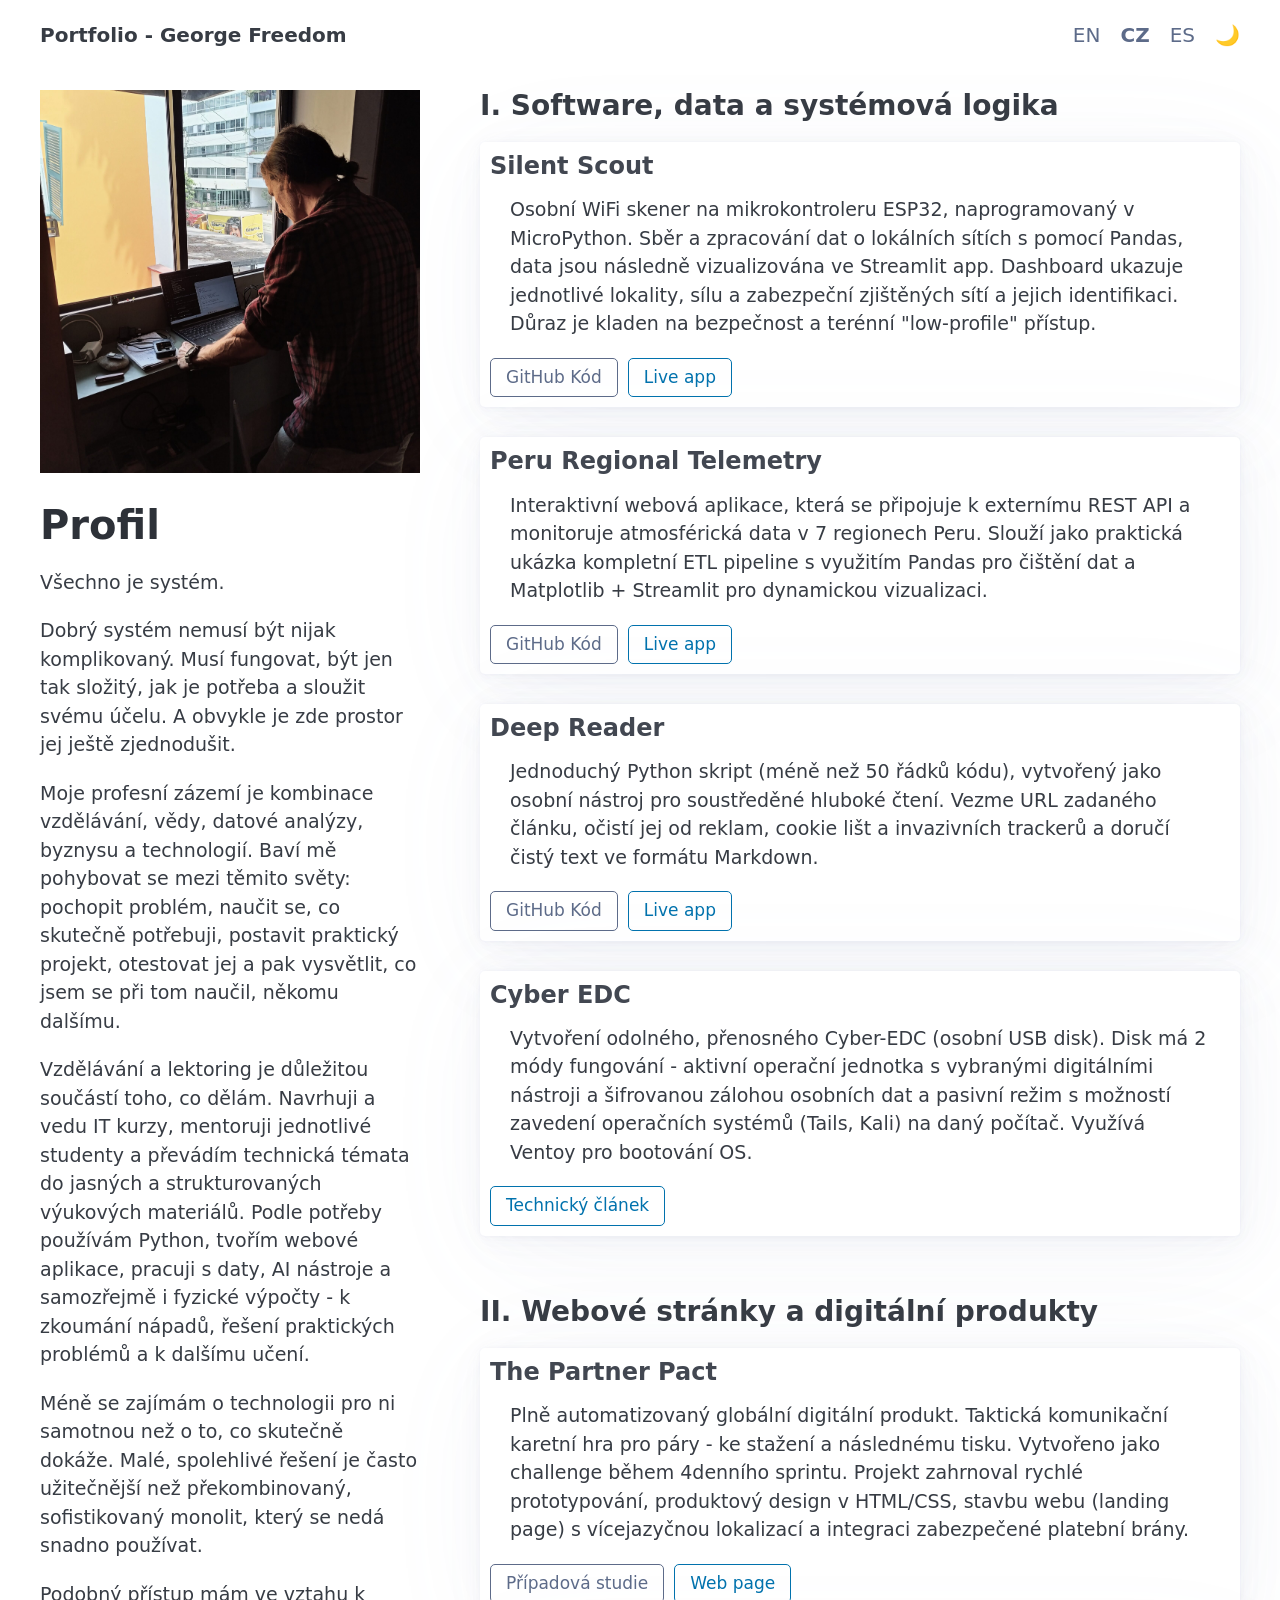
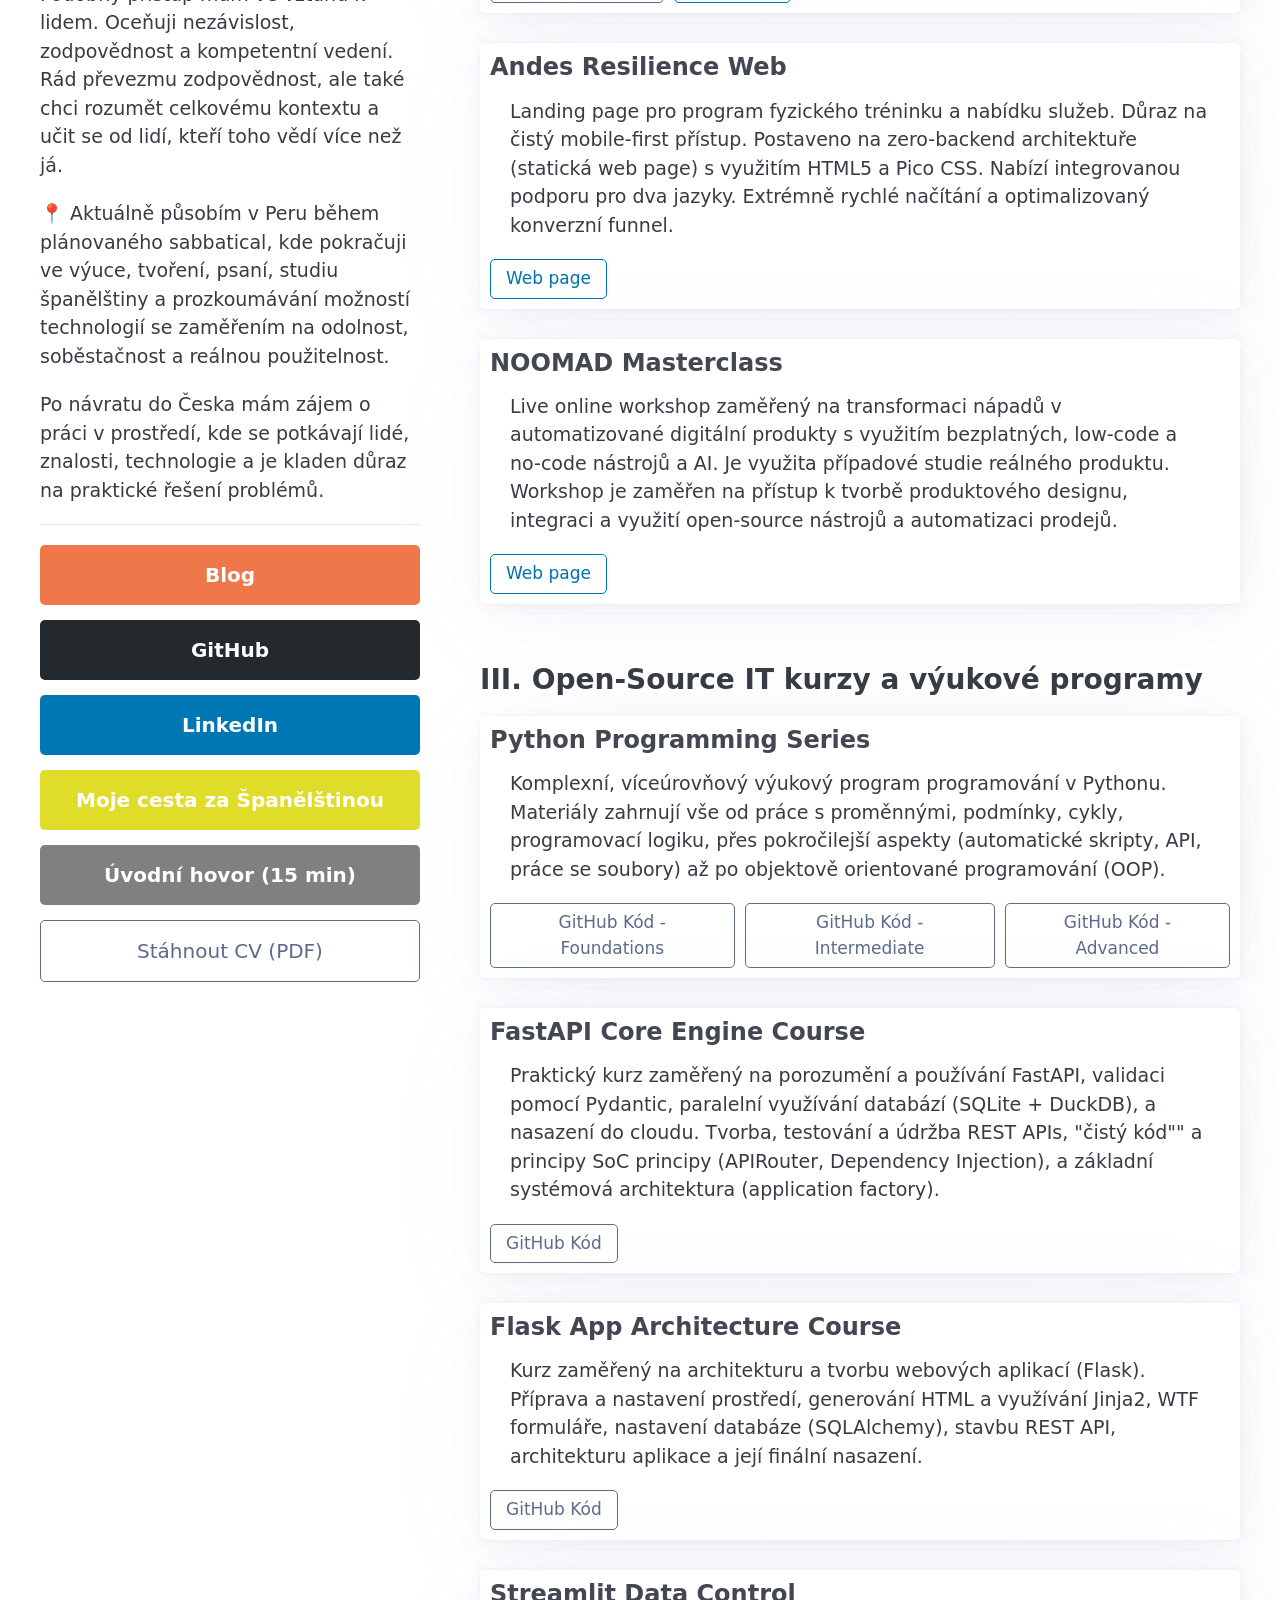
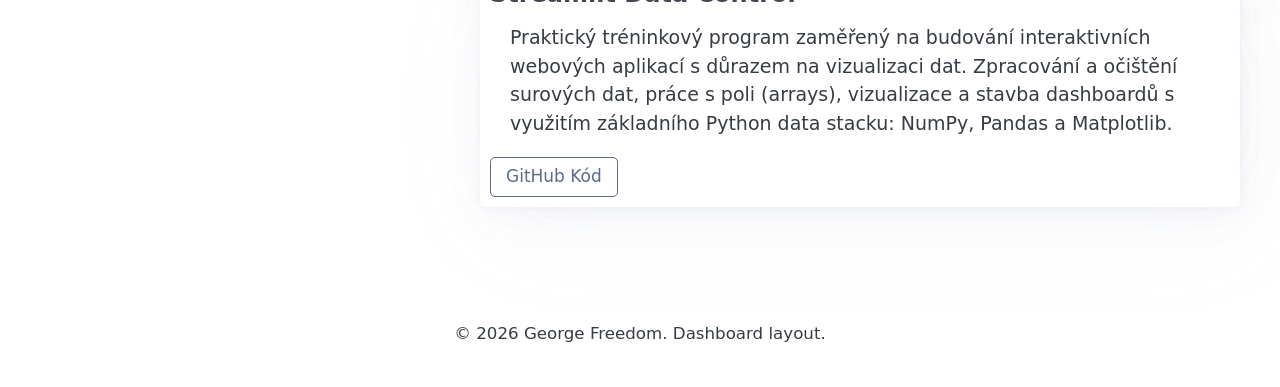
==== commit 0e8e9df6: "Add files via upload" ====
--- a/cz/index.html
+++ b/cz/index.html
@@ -36,13 +36,15 @@
                 <img class="profile_img" width="500px" src="../static/img/studio_profil.jpg" alt="George Freedom profilová fotka">
                 <h1>Profil</h1>
                 <div class="sidebar-profile-text">
-                    <p>Všechno je systém. Pokud to funguje a má to reálné výsledky, je to dobrý systém. Zlepšení systému je možné vždy.</p>
-                    <p>Moje zkušenosti sahají od programování v <strong>Pythonu</strong>, přes prototypování, přípravu dat a dashboardů po budování a launch <strong>digitálních produktů</strong> a <strong>e-commerce projektů</strong>.</p>
-                    <p>Protože mám přehled o celém řetězci — od stavby a vývoje <strong>webu</strong> (HTML/CSS) a web apps, integraci platebních bran, checkout, stavbu funkčních <strong>funnels & landing pages</strong> — orientuji se v kódu i v byznysové logice a vím, jak rozvinout nápad v soběstačný projekt.</p> 
-                    <p>Kromě toho se <strong>navrhuji a vedu tréninkové programy</strong> a IT kurzy pro státní správu, školy a IT akademie. Věřím, že dobře navržený systém vždy porazí čistou motivaci.</p> 
-                    <p>Jsem otevřený pro part-time projekty, remote spolupráci a konzultace (např. pro nezávislý pohled na architekturu, volbu platformy a nástrojů).</p>
+                    <p>Všechno je systém.</p>
+                    <p>Dobrý systém nemusí být nijak komplikovaný. Musí fungovat, být jen tak složitý, jak je potřeba a sloužit svému účelu. A obvykle je zde prostor jej ještě zjednodušit.</p>
+                    <p>Moje profesní zázemí je kombinace vzdělávání, vědy, datové analýzy, byznysu a technologií. Baví mě pohybovat se mezi těmito světy: pochopit problém, naučit se, co skutečně potřebuji, postavit praktický projekt, otestovat jej a pak vysvětlit, co jsem se při tom naučil, někomu dalšímu.</p>
+                    <p>Vzdělávání a lektoring je důležitou součástí toho, co dělám. Navrhuji a vedu IT kurzy, mentoruji jednotlivé studenty a převádím technická témata do jasných a strukturovaných výukových materiálů. Podle potřeby používám Python, tvořím webové aplikace, pracuji s daty, AI nástroje a samozřejmě i fyzické výpočty - k zkoumání nápadů, řešení praktických problémů a k dalšímu učení.</p>
+                    <p>Méně se zajímám o technologii pro ni samotnou než o to, co skutečně dokáže. Malé, spolehlivé řešení je často užitečnější než překombinovaný, sofistikovaný monolit, který se nedá snadno používat.</p>
+                    <p>Podobný přístup mám ve vztahu k lidem. Oceňuji nezávislost, zodpovědnost a kompetentní vedení. Rád převezmu zodpovědnost, ale také chci rozumět celkovému kontextu a učit se od lidí, kteří toho vědí více než já.</p>
+                    <p>📍 Aktuálně působím v Peru během plánovaného sabbatical, kde pokračuji ve výuce, tvoření, psaní, studiu španělštiny a prozkoumávání možností technologií se zaměřením na odolnost, soběstačnost a reálnou použitelnost.</p>
+                    <p>Po návratu do Česka mám zájem o práci v prostředí, kde se potkávají lidé, znalosti, technologie a je kladen důraz na praktické řešení problémů.</p>
                 </div>
-                <p><small>📍 Aktuálně působím z Peru.</small></p>
                 
                 <hr>
                 
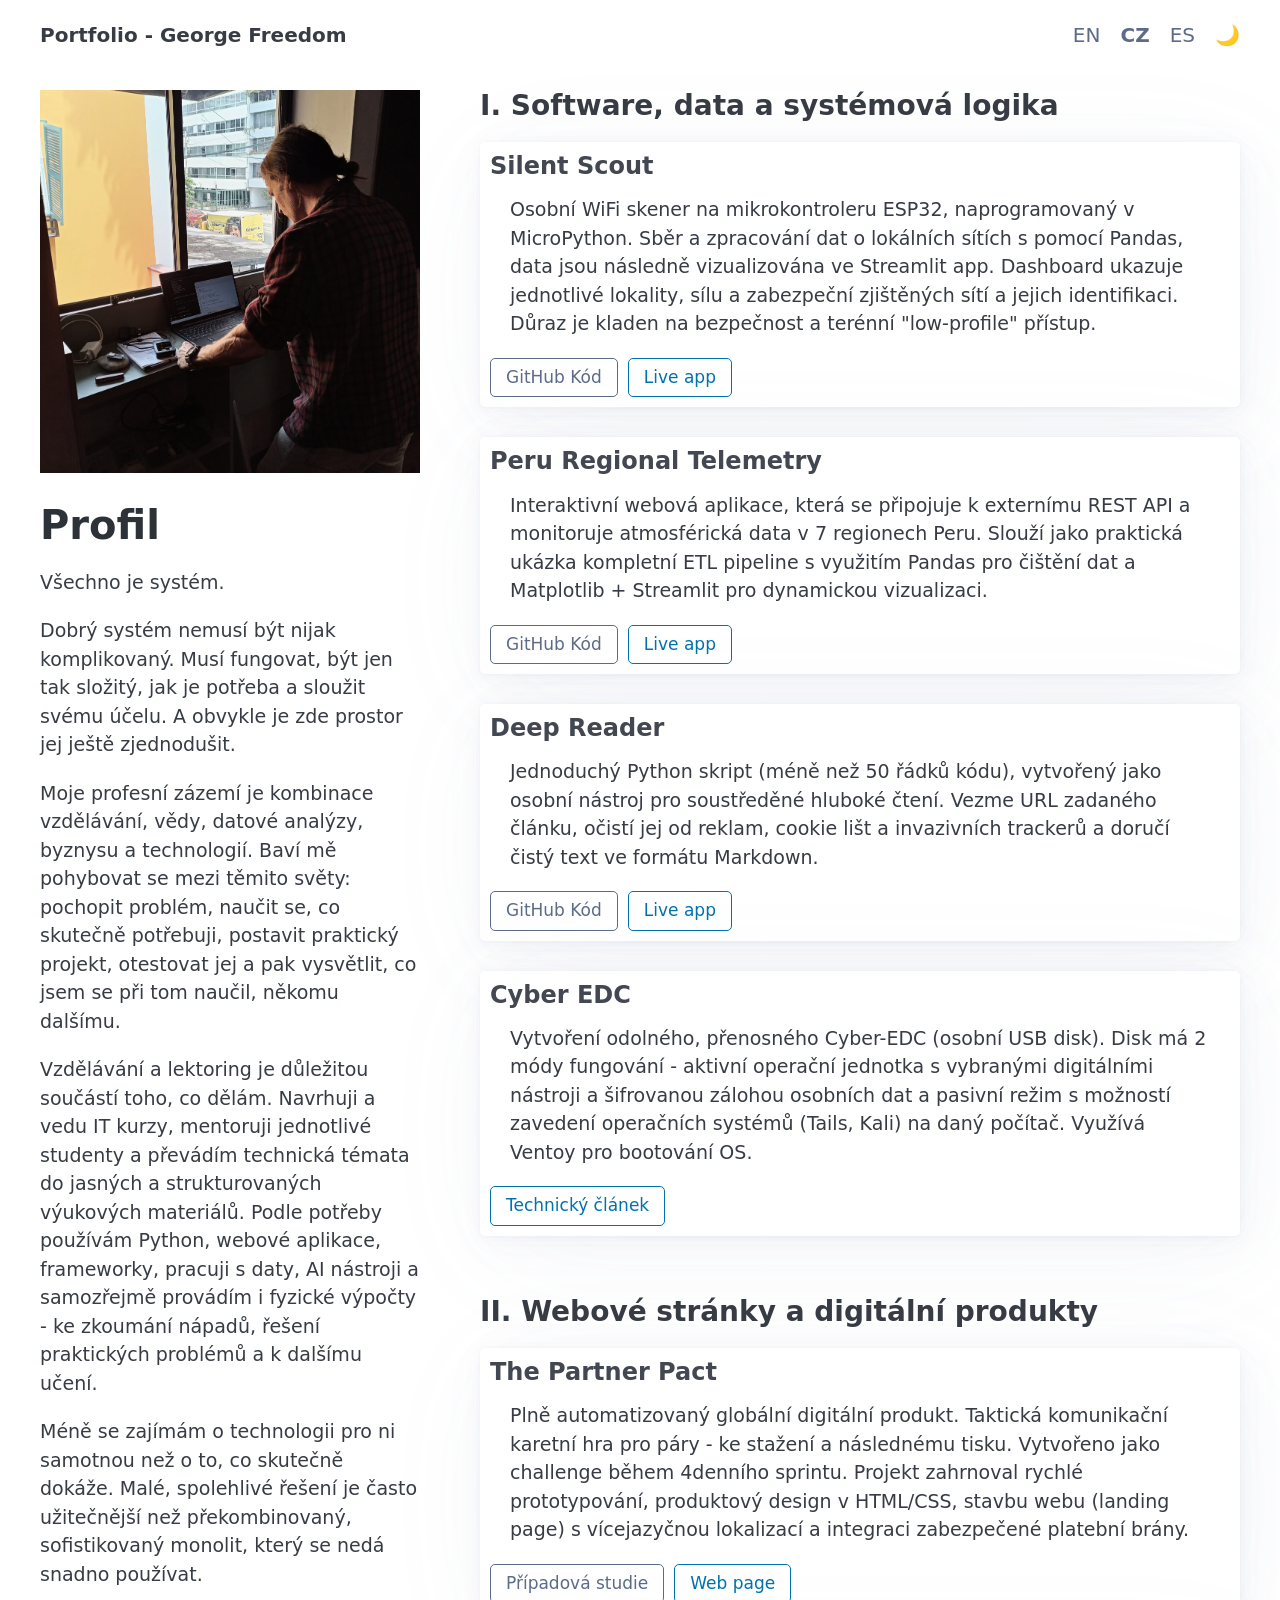
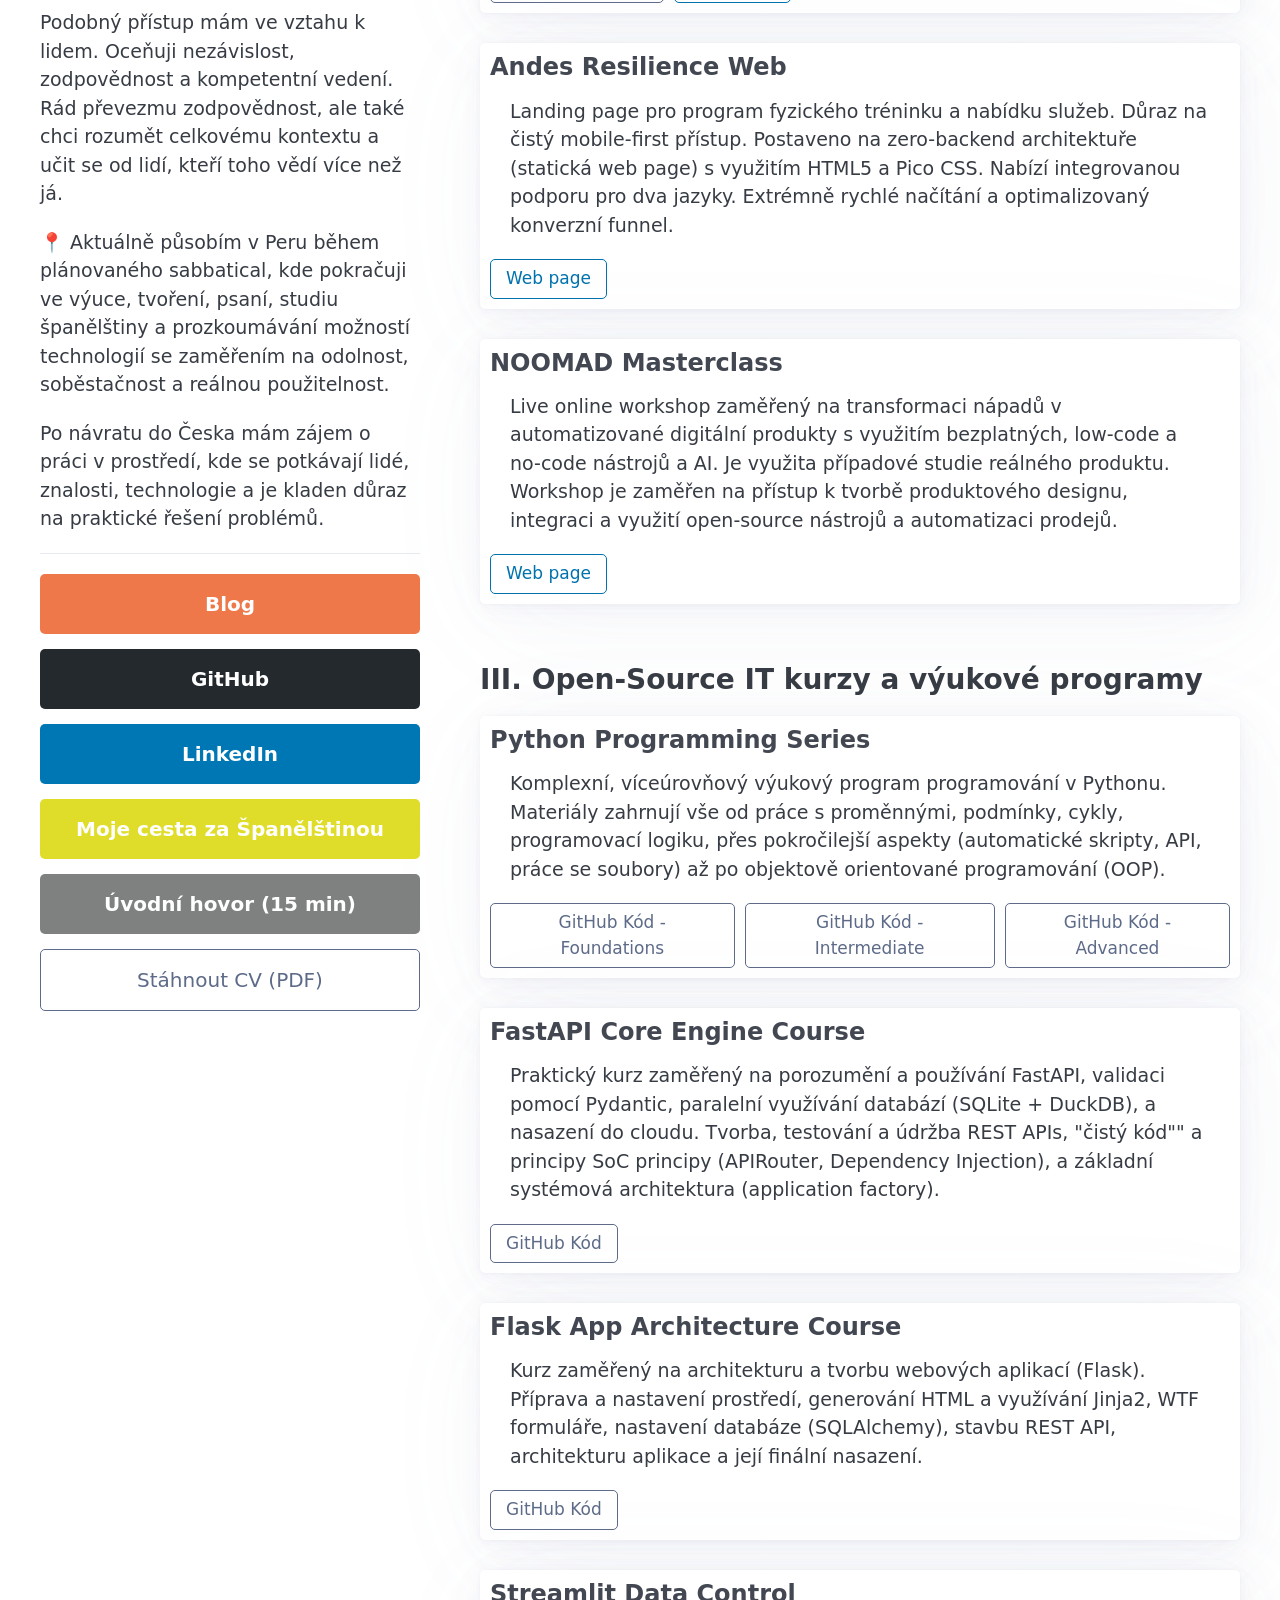
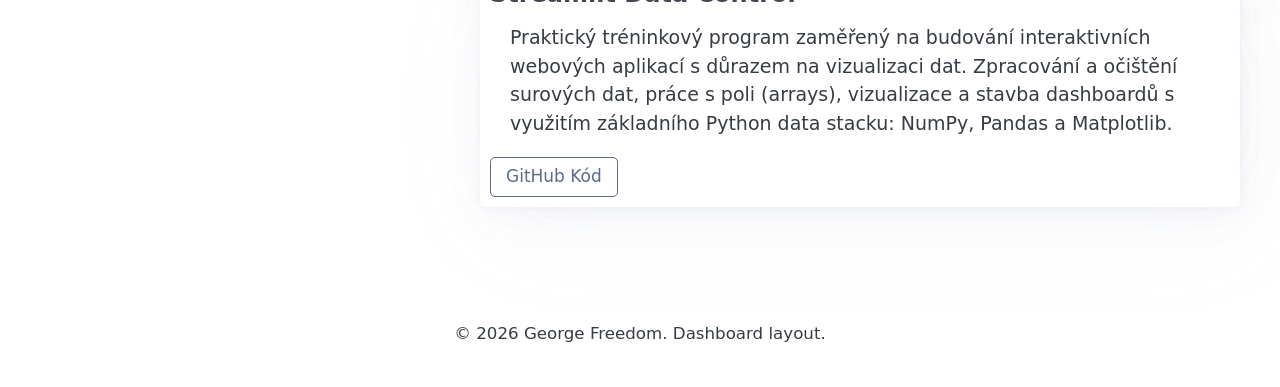
==== commit 87ad047d: "Add files via upload" ====
--- a/cz/index.html
+++ b/cz/index.html
@@ -39,7 +39,7 @@
                     <p>Všechno je systém.</p>
                     <p>Dobrý systém nemusí být nijak komplikovaný. Musí fungovat, být jen tak složitý, jak je potřeba a sloužit svému účelu. A obvykle je zde prostor jej ještě zjednodušit.</p>
                     <p>Moje profesní zázemí je kombinace vzdělávání, vědy, datové analýzy, byznysu a technologií. Baví mě pohybovat se mezi těmito světy: pochopit problém, naučit se, co skutečně potřebuji, postavit praktický projekt, otestovat jej a pak vysvětlit, co jsem se při tom naučil, někomu dalšímu.</p>
-                    <p>Vzdělávání a lektoring je důležitou součástí toho, co dělám. Navrhuji a vedu IT kurzy, mentoruji jednotlivé studenty a převádím technická témata do jasných a strukturovaných výukových materiálů. Podle potřeby používám Python, tvořím webové aplikace, pracuji s daty, AI nástroje a samozřejmě i fyzické výpočty - k zkoumání nápadů, řešení praktických problémů a k dalšímu učení.</p>
+                    <p>Vzdělávání a lektoring je důležitou součástí toho, co dělám. Navrhuji a vedu IT kurzy, mentoruji jednotlivé studenty a převádím technická témata do jasných a strukturovaných výukových materiálů. Podle potřeby používám Python, webové aplikace, frameworky, pracuji s daty, AI nástroji a samozřejmě provádím i fyzické výpočty - ke zkoumání nápadů, řešení praktických problémů a k dalšímu učení.</p>
                     <p>Méně se zajímám o technologii pro ni samotnou než o to, co skutečně dokáže. Malé, spolehlivé řešení je často užitečnější než překombinovaný, sofistikovaný monolit, který se nedá snadno používat.</p>
                     <p>Podobný přístup mám ve vztahu k lidem. Oceňuji nezávislost, zodpovědnost a kompetentní vedení. Rád převezmu zodpovědnost, ale také chci rozumět celkovému kontextu a učit se od lidí, kteří toho vědí více než já.</p>
                     <p>📍 Aktuálně působím v Peru během plánovaného sabbatical, kde pokračuji ve výuce, tvoření, psaní, studiu španělštiny a prozkoumávání možností technologií se zaměřením na odolnost, soběstačnost a reálnou použitelnost.</p>
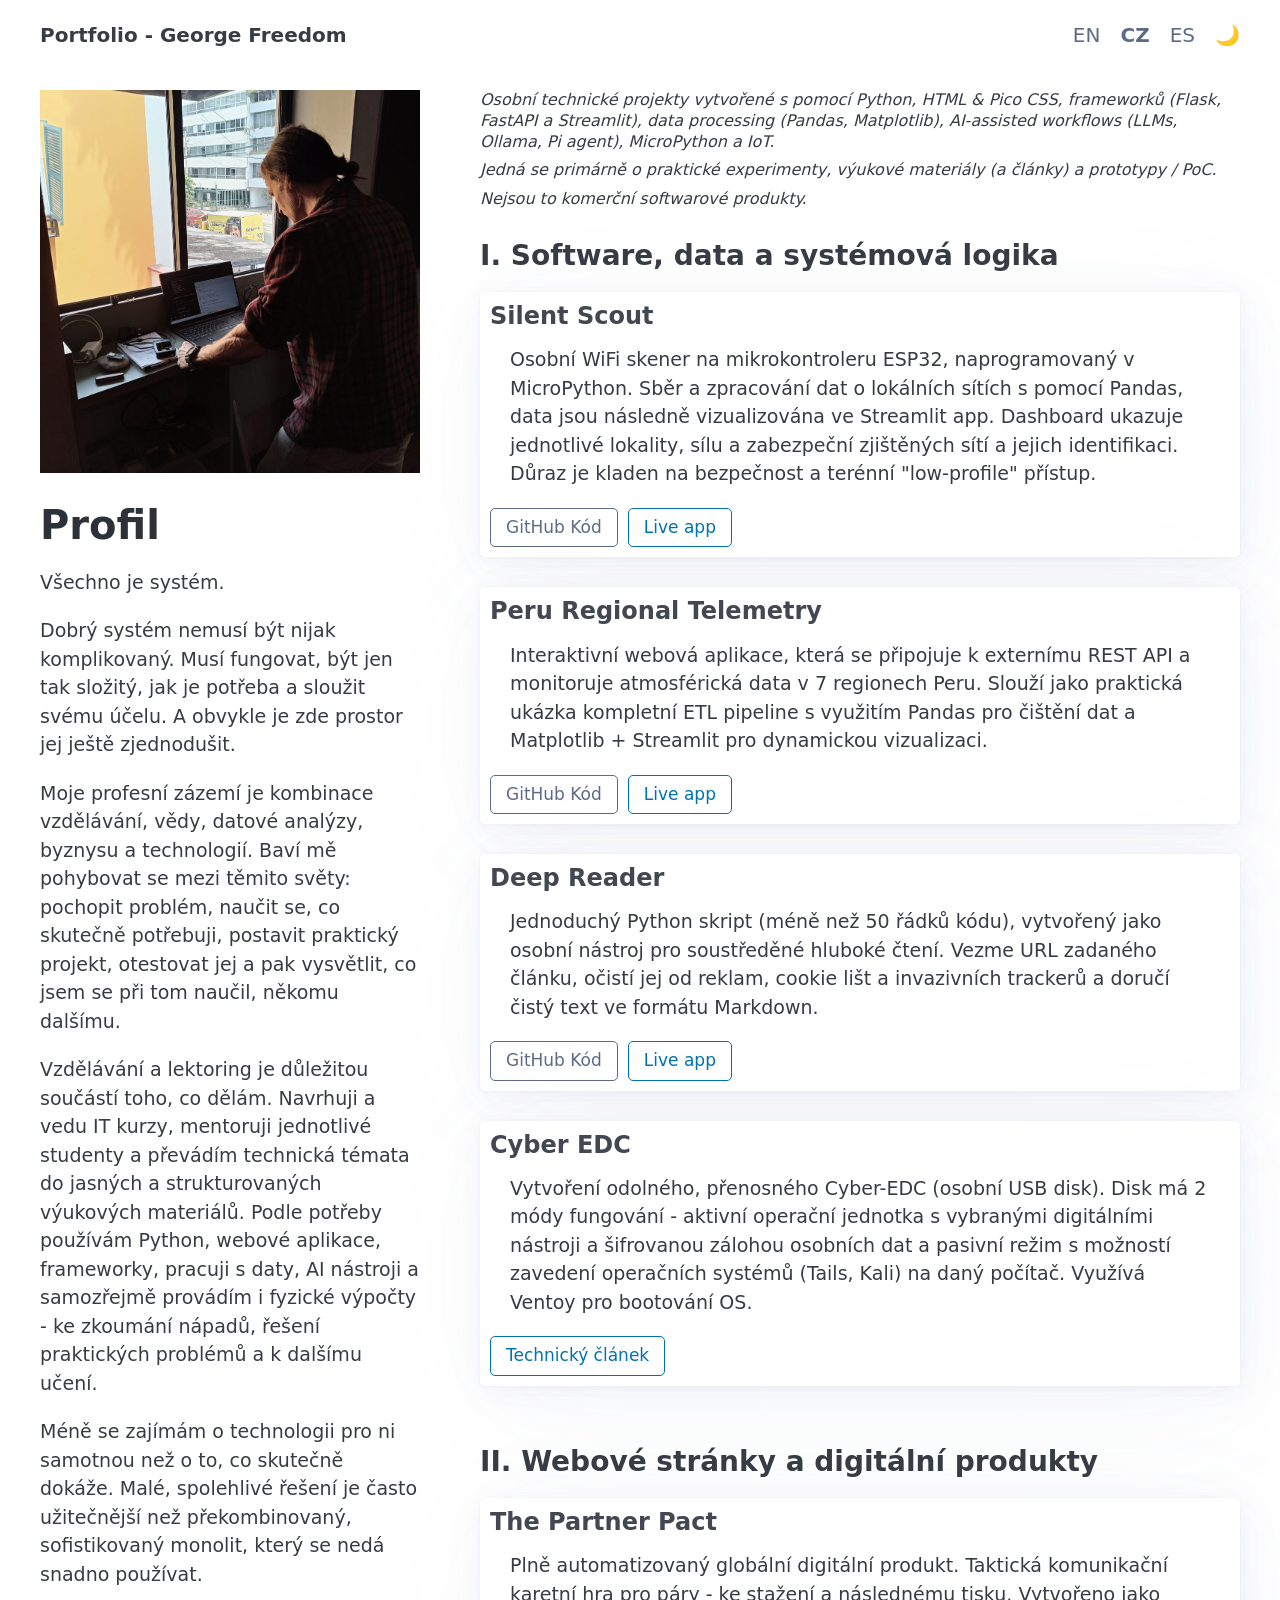
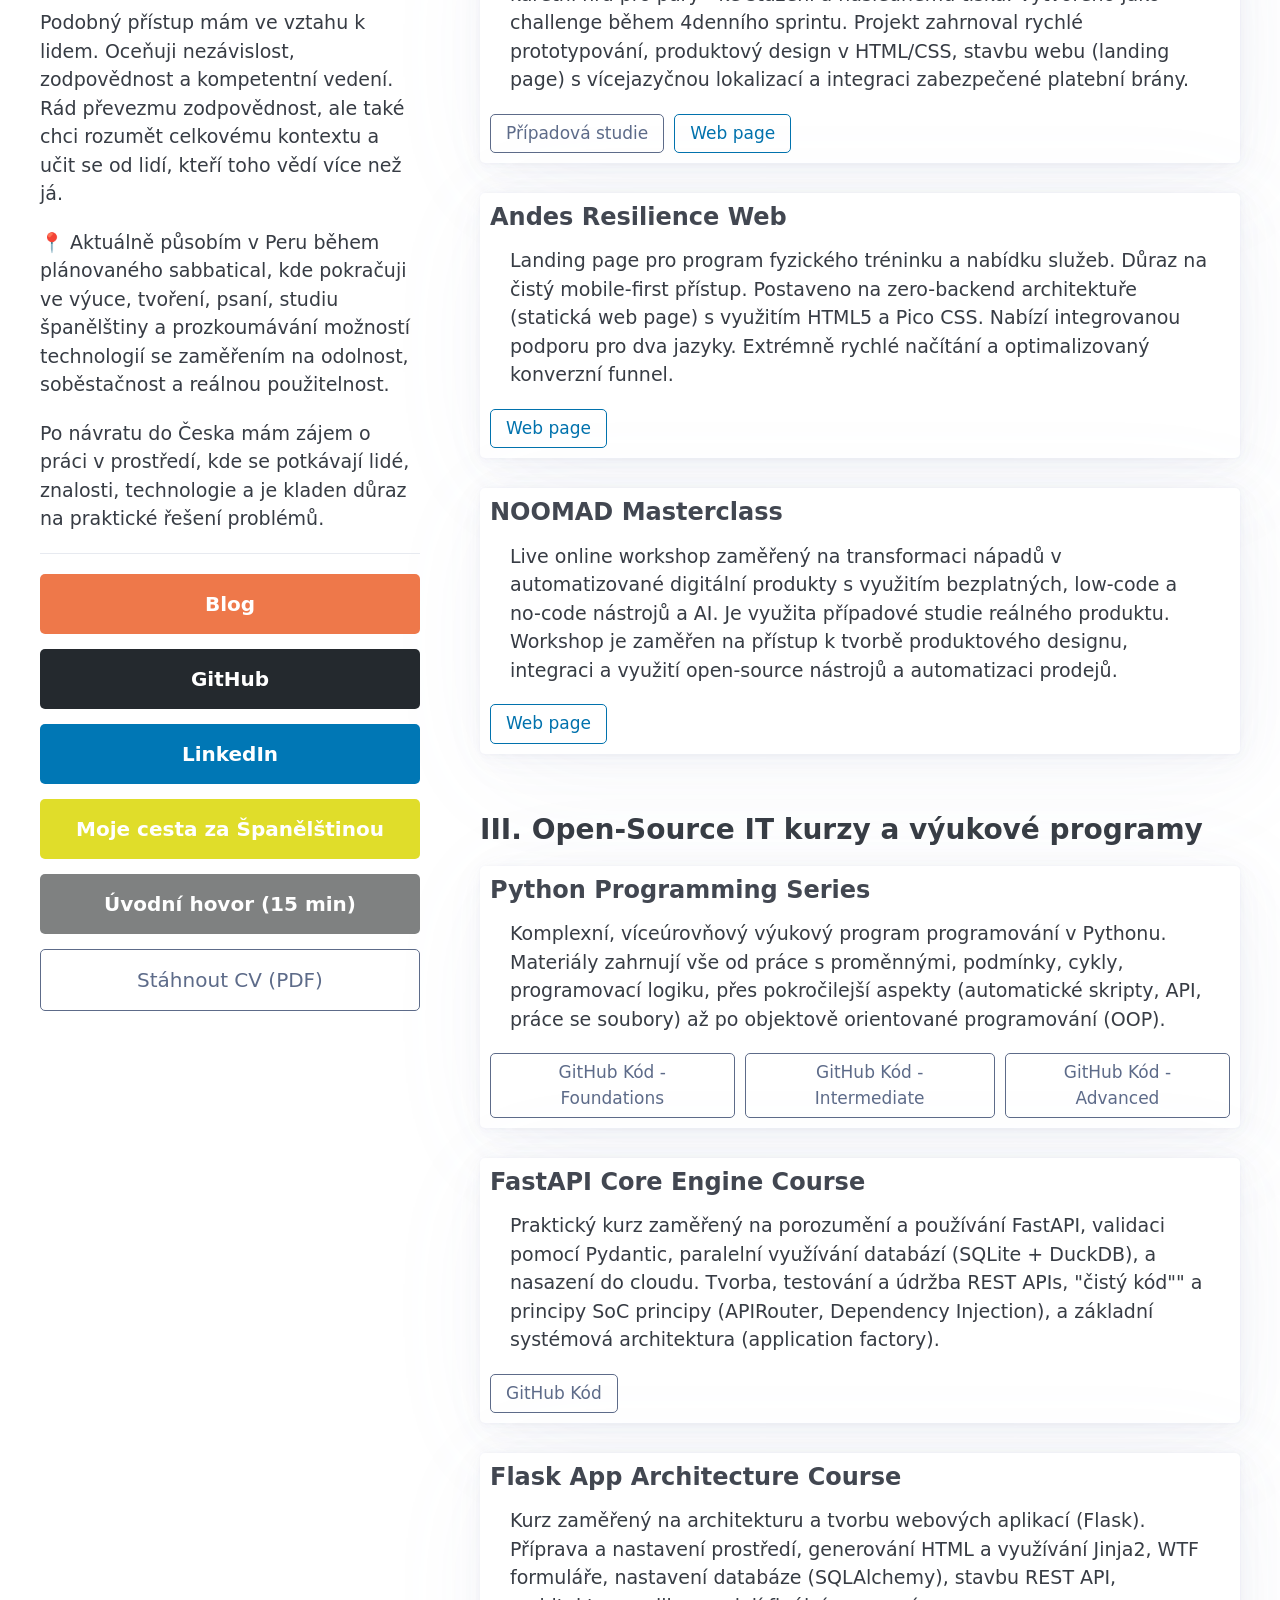
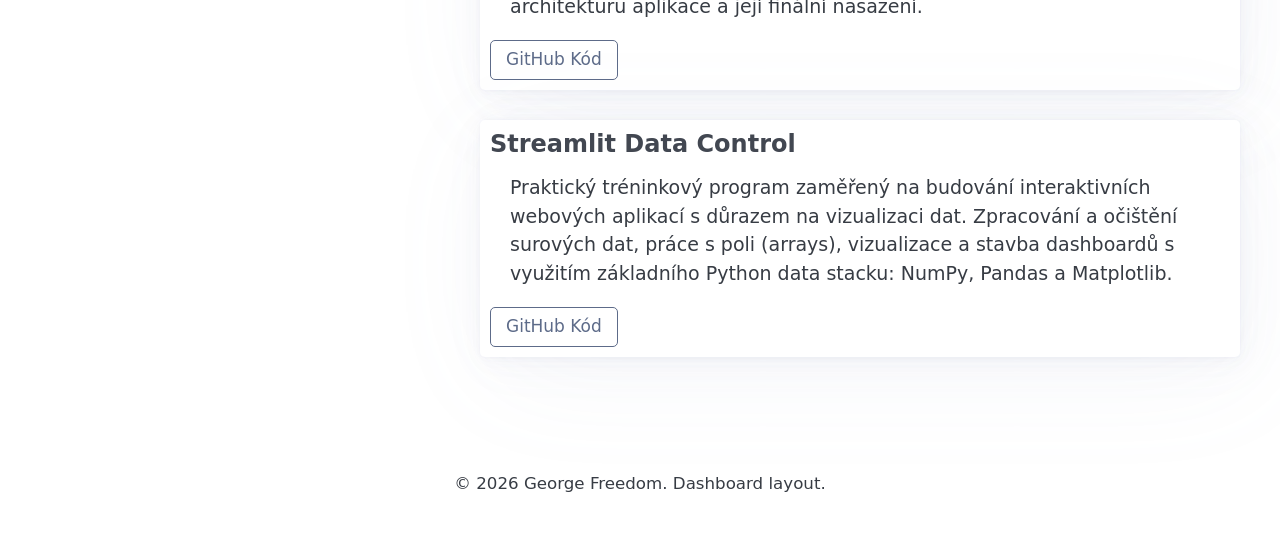
==== commit 65e79f54: "Add files via upload" ====
--- a/cz/index.html
+++ b/cz/index.html
@@ -63,6 +63,12 @@
         <!-- RIGHT COLUMN: PROJECT LIST -->
         <section class="dashboard-content">
 
+            <div class="project-disclaimer">
+                <p><i>Osobní technické projekty vytvořené s pomocí Python, HTML & Pico CSS, frameworků (Flask, FastAPI a Streamlit), data processing (Pandas, Matplotlib), AI-assisted workflows (LLMs, Ollama, Pi agent), MicroPython a IoT.</i></p>
+                <p><i>Jedná se primárně o praktické experimenty, výukové materiály (a články) a prototypy / PoC.</i></p>
+                <p><i>Nejsou to komerční softwarové produkty.</i></p>
+            </div>
+
             <h2 class="section-title">I. Software, data a systémová logika</h2>
             
             <article class="dashboard-card">
--- a/static/css/custom.css
+++ b/static/css/custom.css
@@ -57,6 +57,21 @@
     color: var(--primary);
 }
 
+/* Project Disclaimer Formatting */
+.project-disclaimer {
+    margin-bottom: 1.5rem;
+}
+
+.project-disclaimer p {
+    font-size: 0.8rem;
+    line-height: 1.3;
+    margin-bottom: 0.4rem;
+}
+
+.project-disclaimer p:last-child {
+    margin-bottom: 0;
+}
+
 /* Profile pic formatting */
 .profile_img {
     margin-bottom: 30px
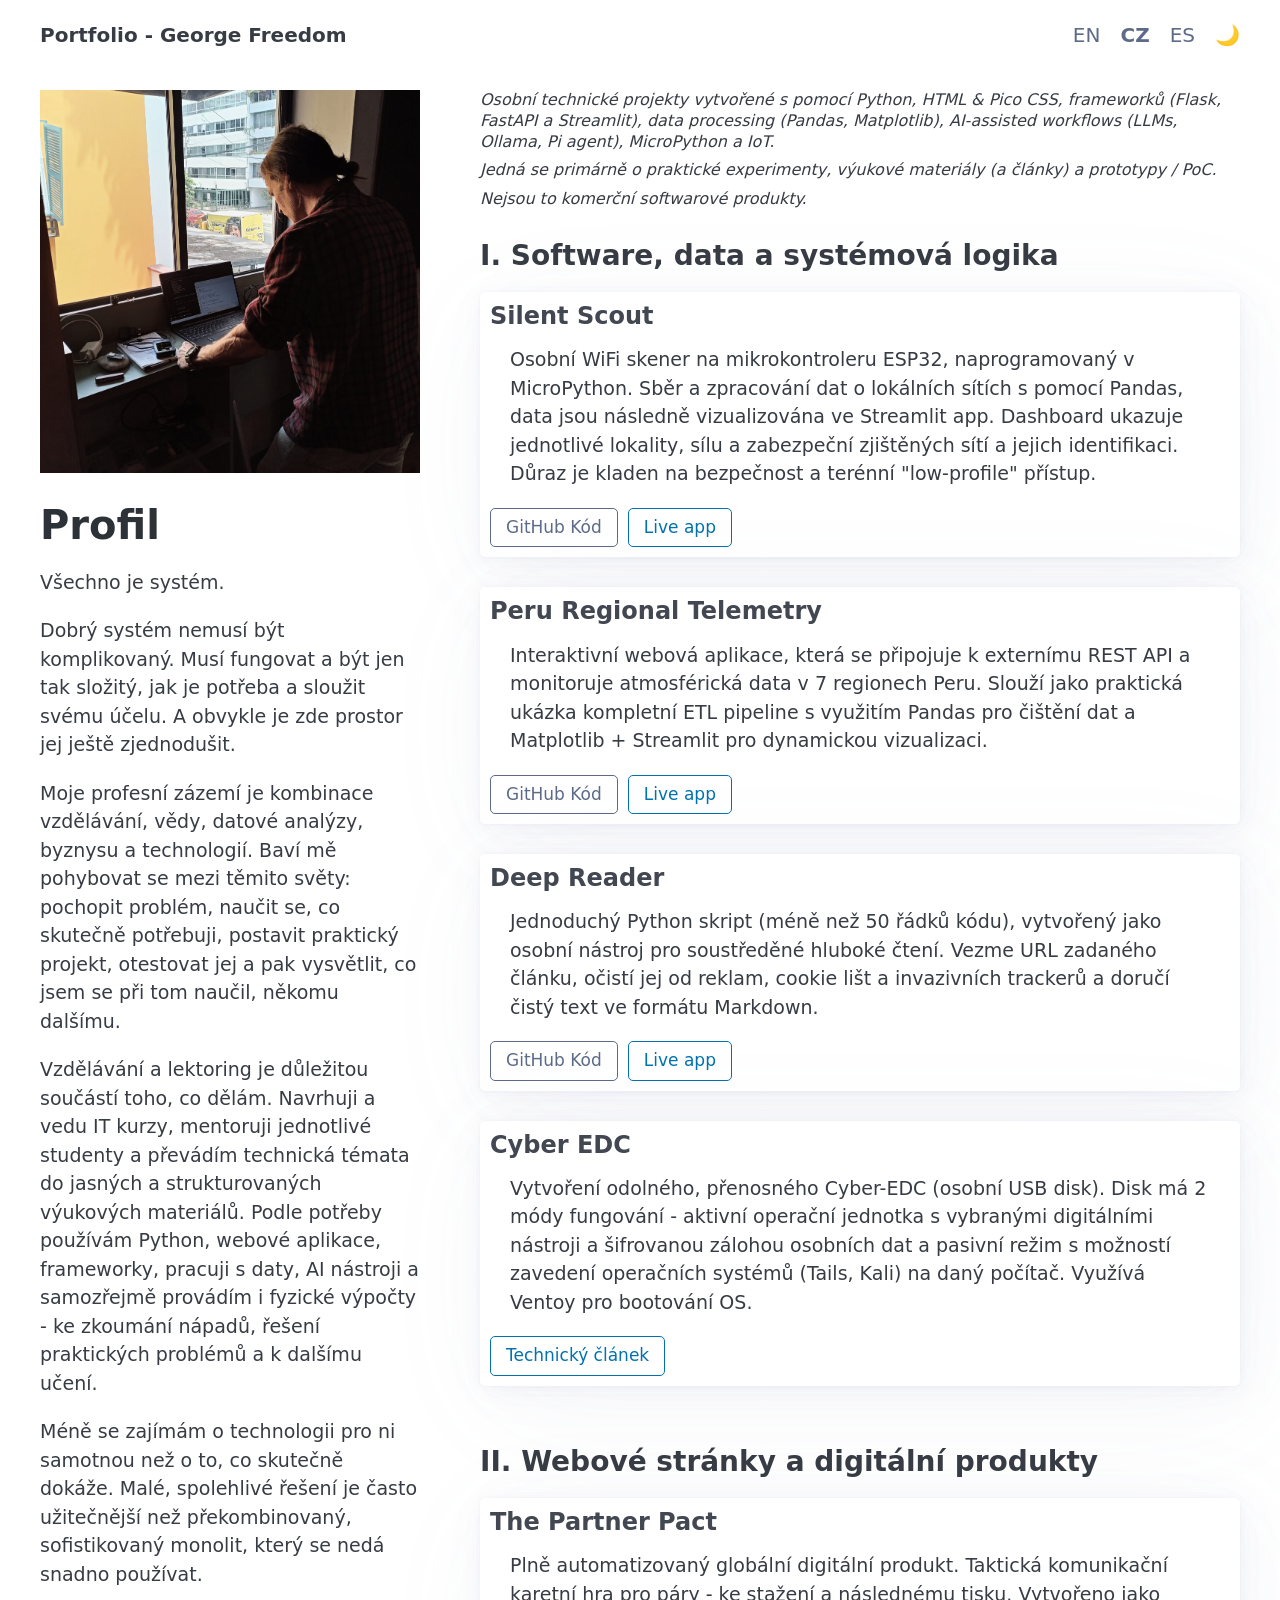
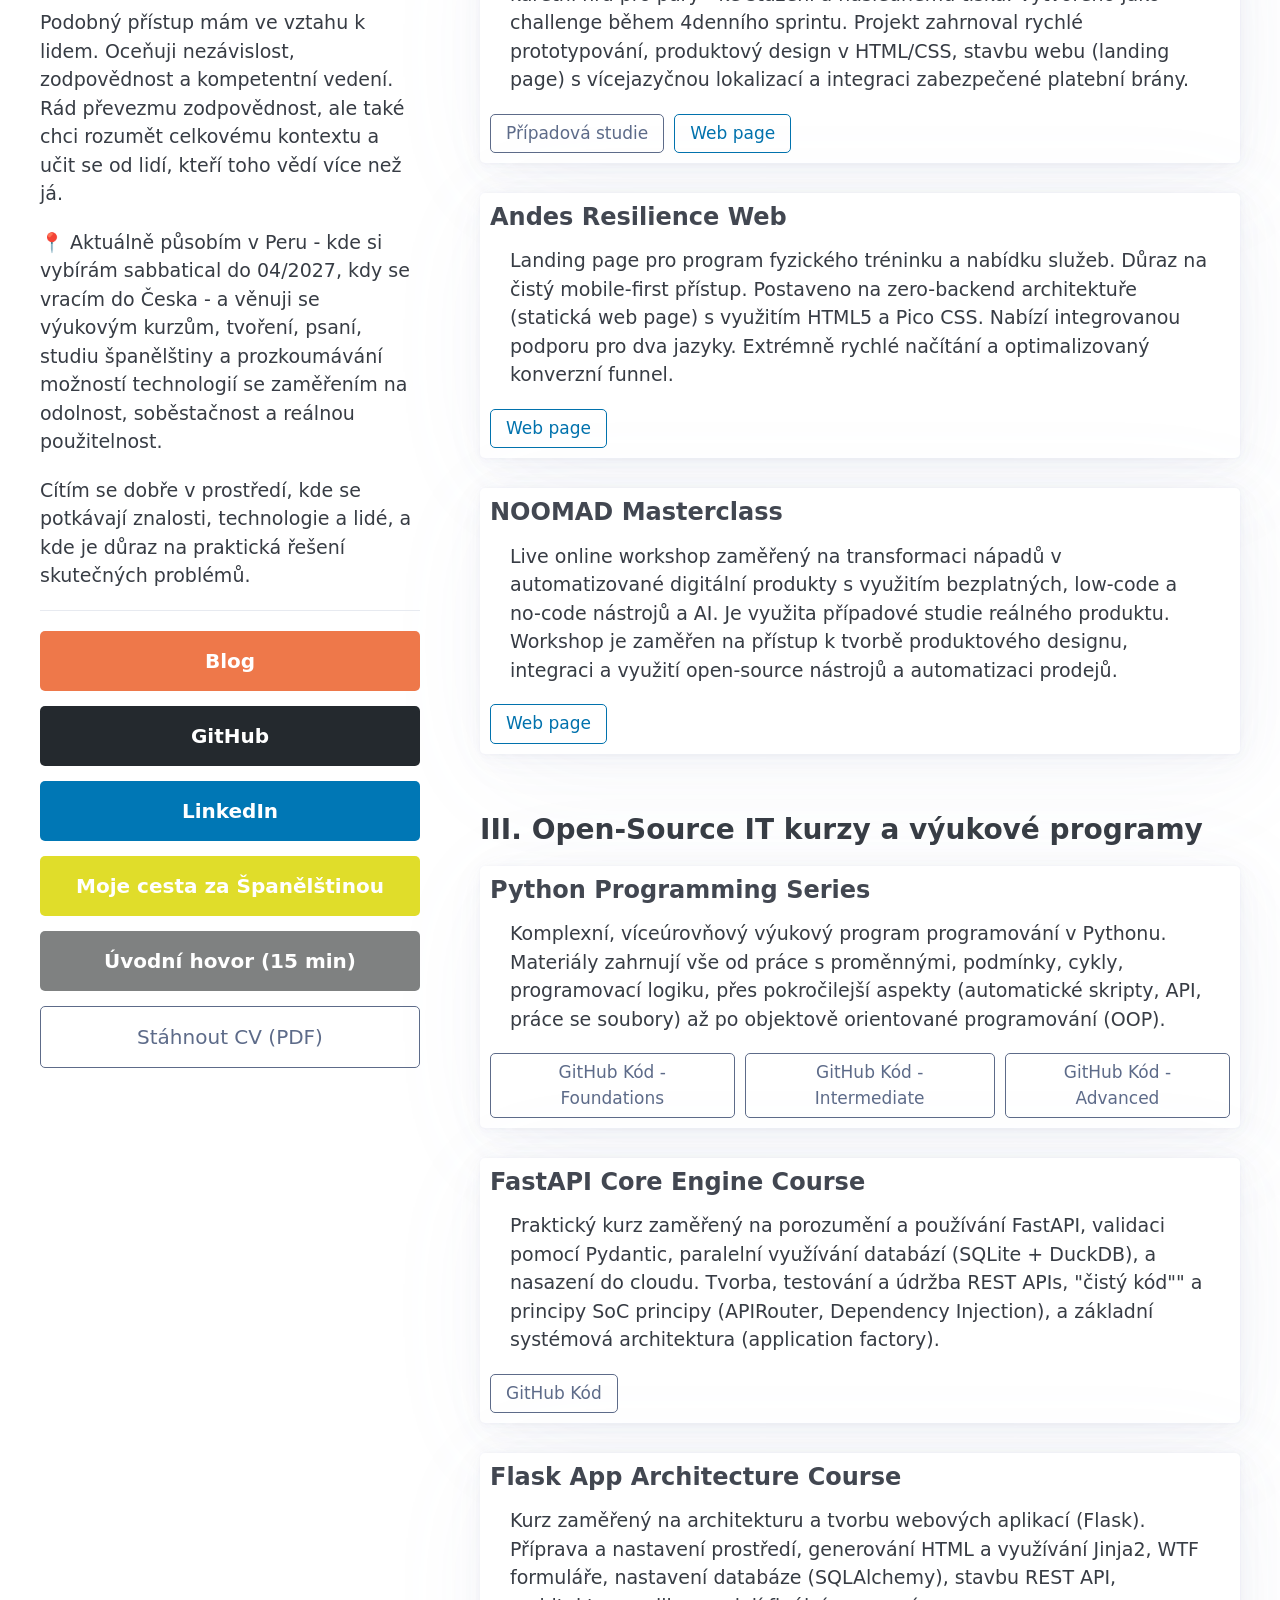
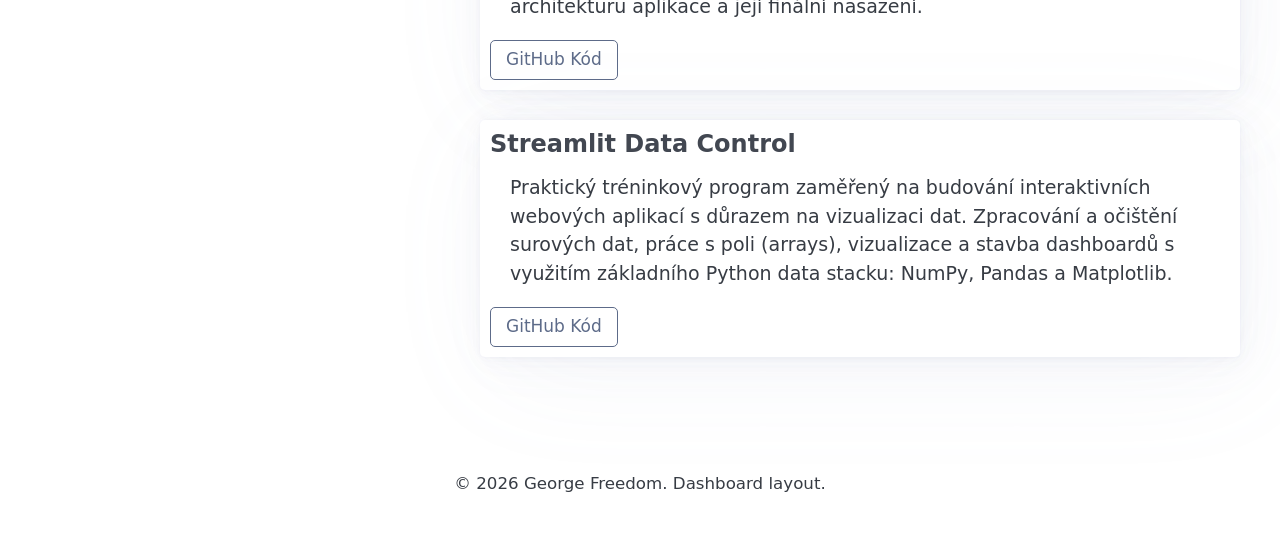
==== commit 4805468a: "Add files via upload" ====
--- a/cz/index.html
+++ b/cz/index.html
@@ -37,13 +37,13 @@
                 <h1>Profil</h1>
                 <div class="sidebar-profile-text">
                     <p>Všechno je systém.</p>
-                    <p>Dobrý systém nemusí být nijak komplikovaný. Musí fungovat, být jen tak složitý, jak je potřeba a sloužit svému účelu. A obvykle je zde prostor jej ještě zjednodušit.</p>
+                    <p>Dobrý systém nemusí být komplikovaný. Musí fungovat a být jen tak složitý, jak je potřeba a sloužit svému účelu. A obvykle je zde prostor jej ještě zjednodušit.</p>
                     <p>Moje profesní zázemí je kombinace vzdělávání, vědy, datové analýzy, byznysu a technologií. Baví mě pohybovat se mezi těmito světy: pochopit problém, naučit se, co skutečně potřebuji, postavit praktický projekt, otestovat jej a pak vysvětlit, co jsem se při tom naučil, někomu dalšímu.</p>
                     <p>Vzdělávání a lektoring je důležitou součástí toho, co dělám. Navrhuji a vedu IT kurzy, mentoruji jednotlivé studenty a převádím technická témata do jasných a strukturovaných výukových materiálů. Podle potřeby používám Python, webové aplikace, frameworky, pracuji s daty, AI nástroji a samozřejmě provádím i fyzické výpočty - ke zkoumání nápadů, řešení praktických problémů a k dalšímu učení.</p>
                     <p>Méně se zajímám o technologii pro ni samotnou než o to, co skutečně dokáže. Malé, spolehlivé řešení je často užitečnější než překombinovaný, sofistikovaný monolit, který se nedá snadno používat.</p>
                     <p>Podobný přístup mám ve vztahu k lidem. Oceňuji nezávislost, zodpovědnost a kompetentní vedení. Rád převezmu zodpovědnost, ale také chci rozumět celkovému kontextu a učit se od lidí, kteří toho vědí více než já.</p>
-                    <p>📍 Aktuálně působím v Peru během plánovaného sabbatical, kde pokračuji ve výuce, tvoření, psaní, studiu španělštiny a prozkoumávání možností technologií se zaměřením na odolnost, soběstačnost a reálnou použitelnost.</p>
-                    <p>Po návratu do Česka mám zájem o práci v prostředí, kde se potkávají lidé, znalosti, technologie a je kladen důraz na praktické řešení problémů.</p>
+                    <p>📍 Aktuálně působím v Peru - kde si vybírám sabbatical do 04/2027, kdy se vracím do Česka - a věnuji se výukovým kurzům, tvoření, psaní, studiu španělštiny a prozkoumávání možností technologií se zaměřením na odolnost, soběstačnost a reálnou použitelnost.</p>
+                    <p>Cítím se dobře v prostředí, kde se potkávají znalosti, technologie a lidé, a kde je důraz na praktická řešení skutečných problémů.</p>
                 </div>
                 
                 <hr>
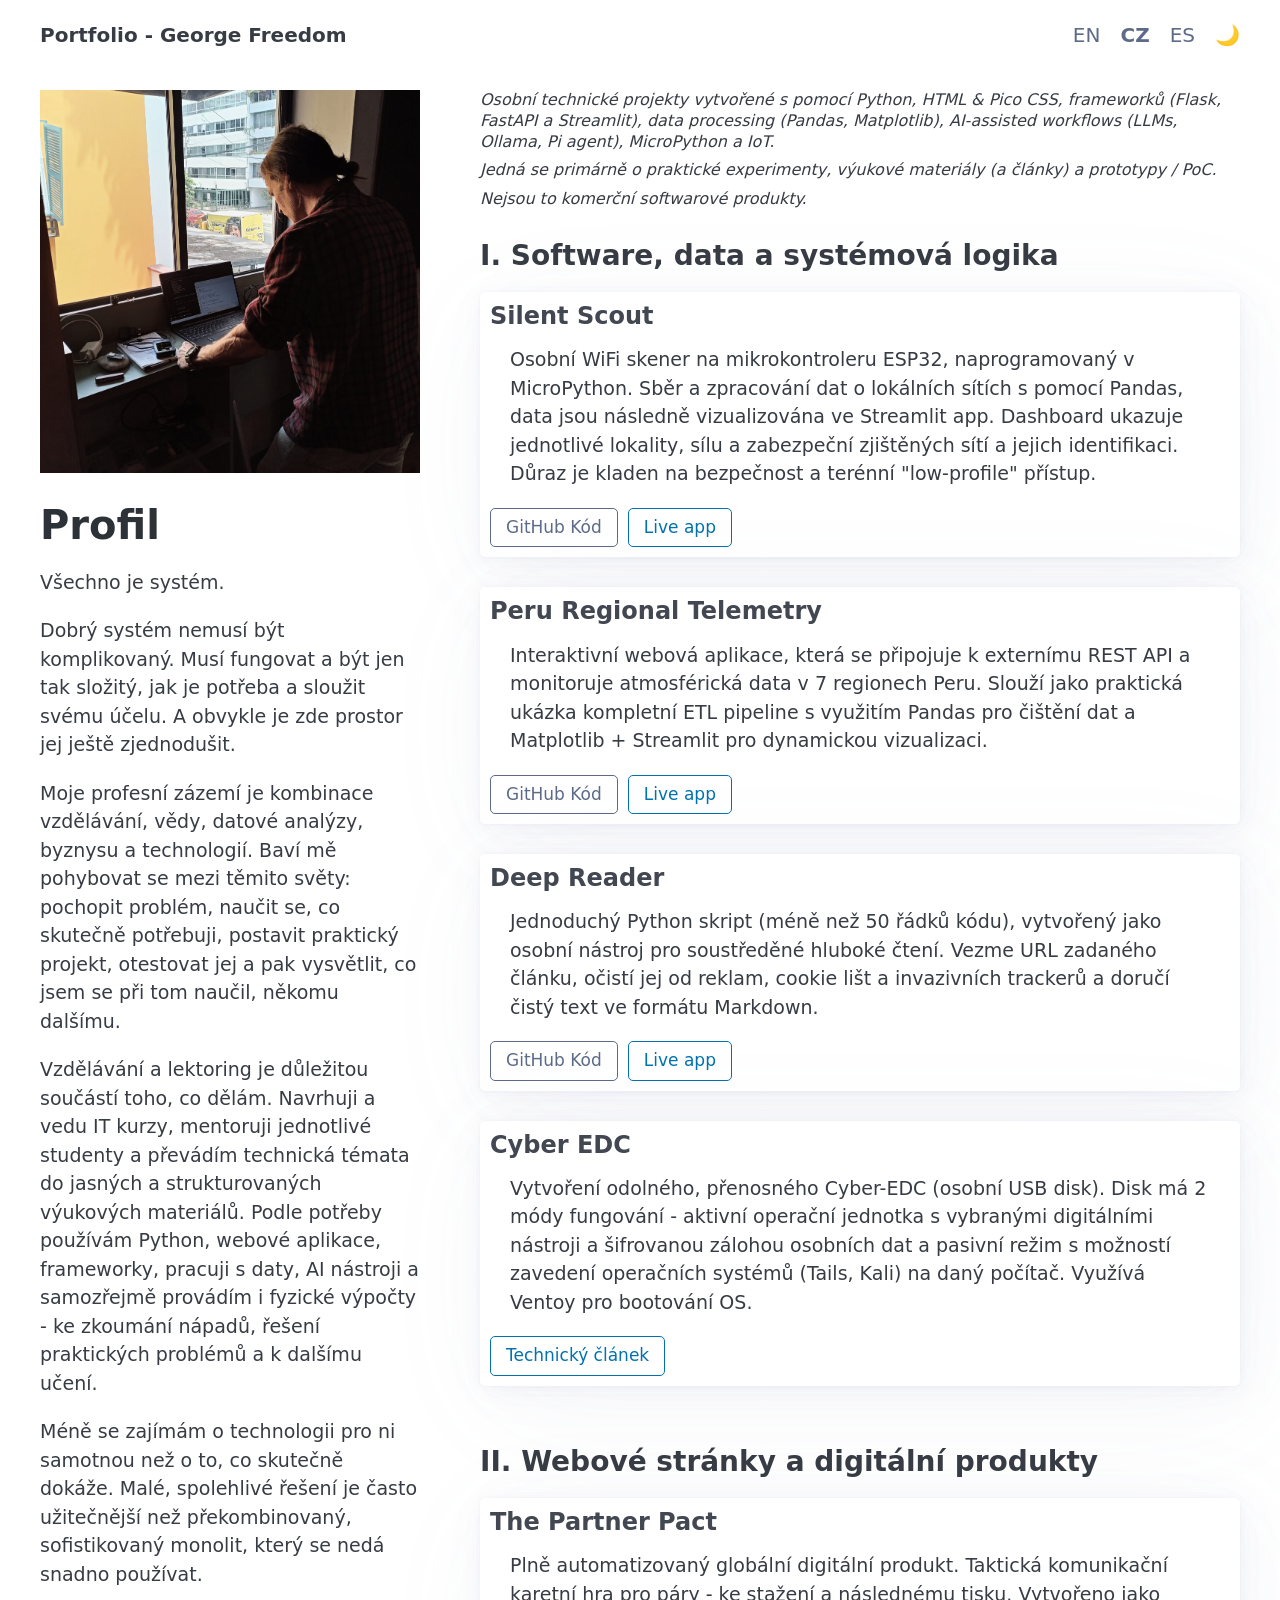
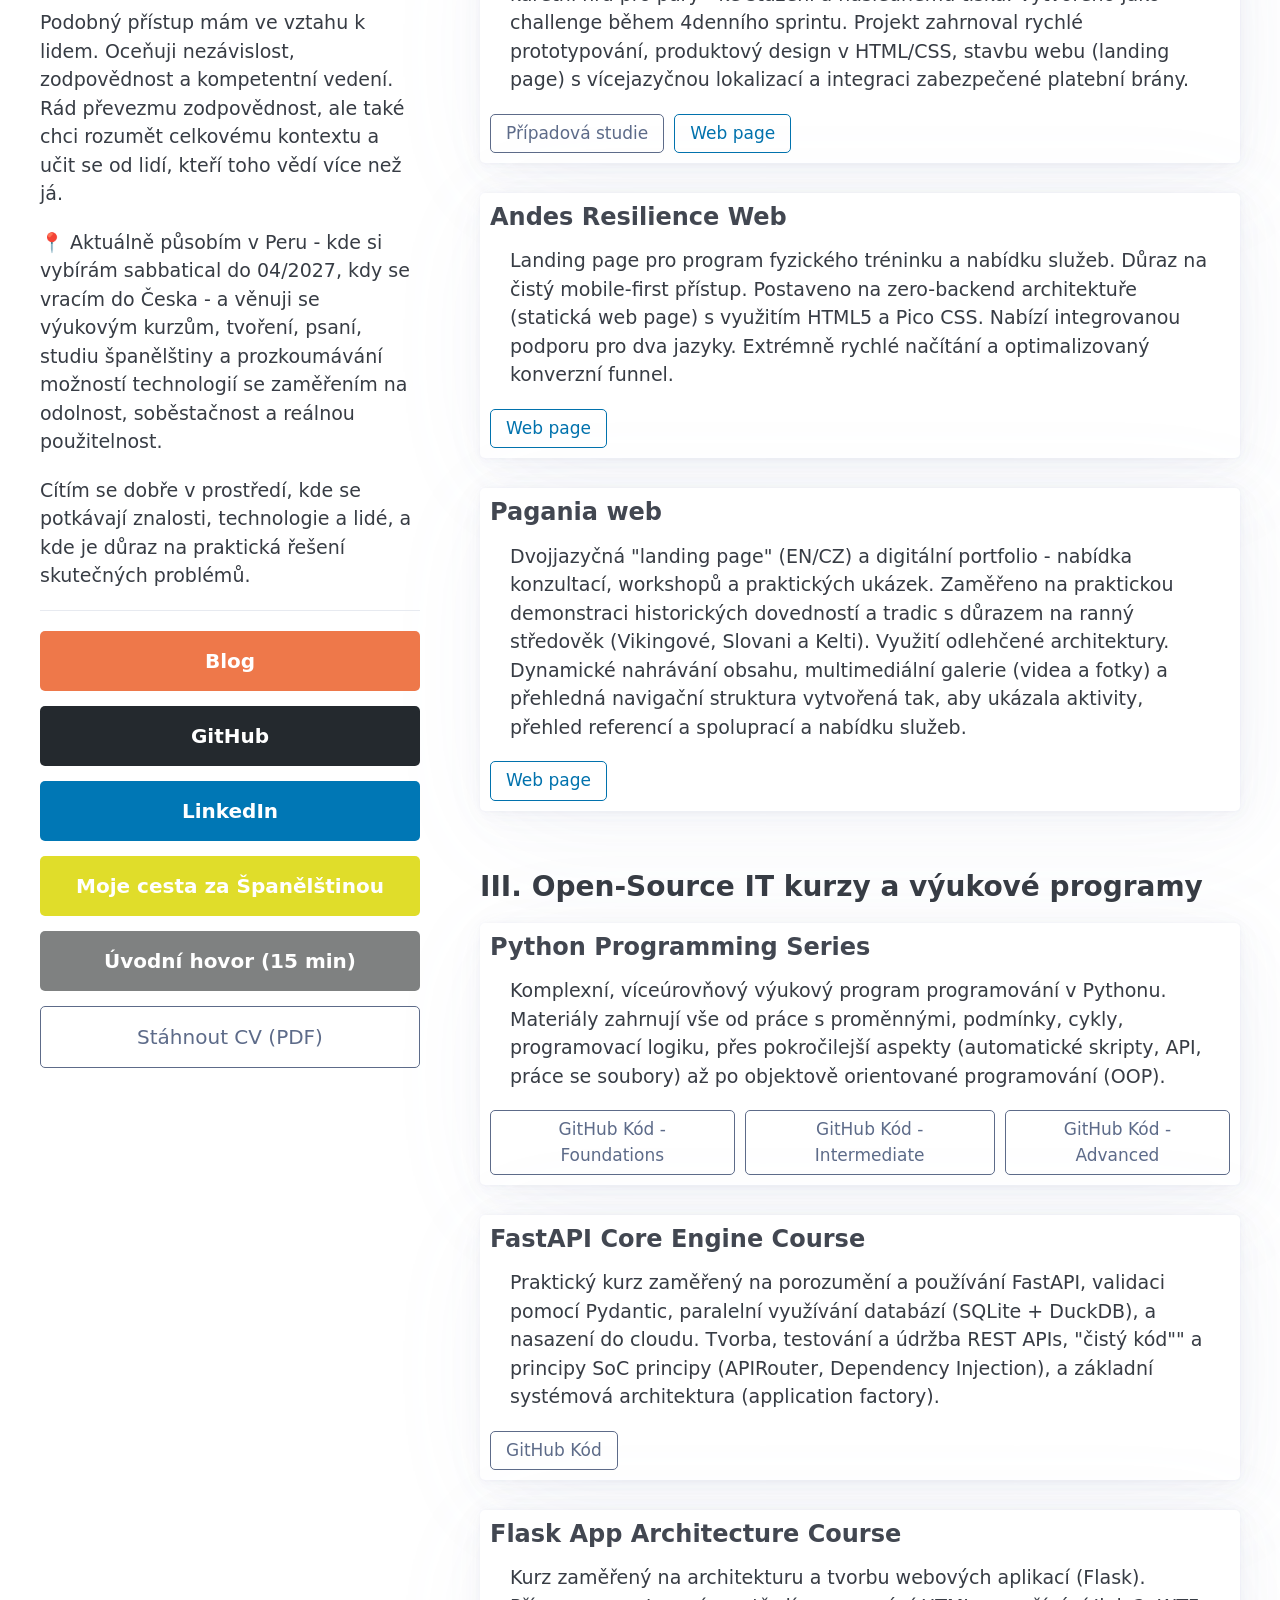
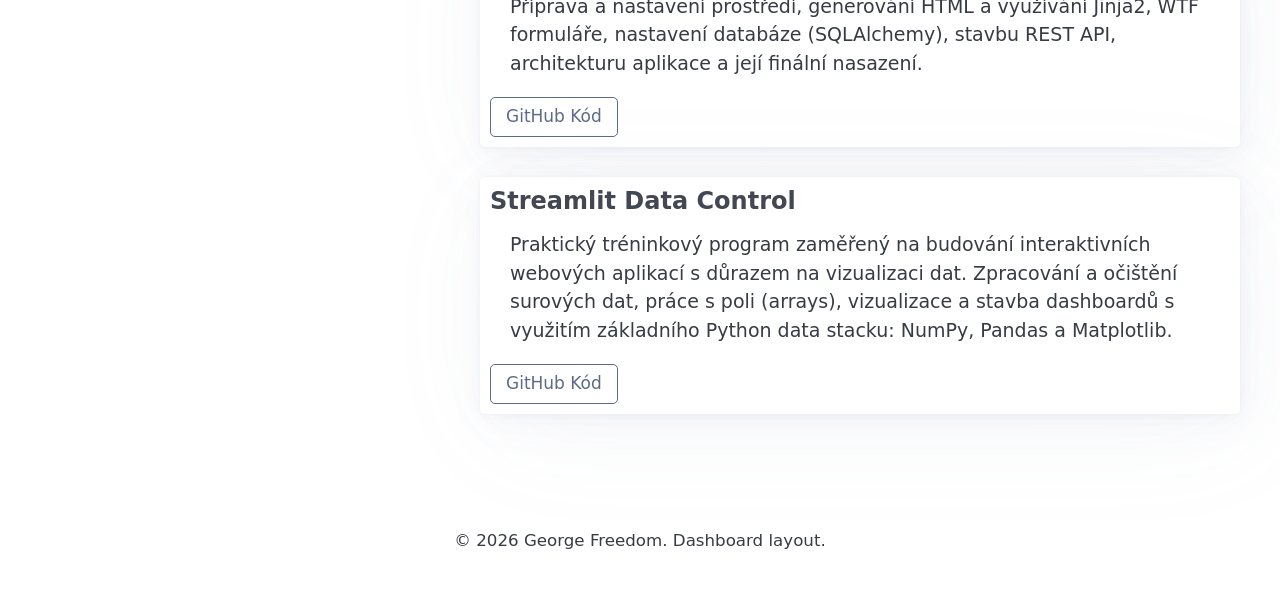
==== commit edaf535d: "Add files via upload" ====
--- a/cz/index.html
+++ b/cz/index.html
@@ -37,13 +37,27 @@
                 <h1>Profil</h1>
                 <div class="sidebar-profile-text">
                     <p>Všechno je systém.</p>
-                    <p>Dobrý systém nemusí být komplikovaný. Musí fungovat a být jen tak složitý, jak je potřeba a sloužit svému účelu. A obvykle je zde prostor jej ještě zjednodušit.</p>
-                    <p>Moje profesní zázemí je kombinace vzdělávání, vědy, datové analýzy, byznysu a technologií. Baví mě pohybovat se mezi těmito světy: pochopit problém, naučit se, co skutečně potřebuji, postavit praktický projekt, otestovat jej a pak vysvětlit, co jsem se při tom naučil, někomu dalšímu.</p>
-                    <p>Vzdělávání a lektoring je důležitou součástí toho, co dělám. Navrhuji a vedu IT kurzy, mentoruji jednotlivé studenty a převádím technická témata do jasných a strukturovaných výukových materiálů. Podle potřeby používám Python, webové aplikace, frameworky, pracuji s daty, AI nástroji a samozřejmě provádím i fyzické výpočty - ke zkoumání nápadů, řešení praktických problémů a k dalšímu učení.</p>
-                    <p>Méně se zajímám o technologii pro ni samotnou než o to, co skutečně dokáže. Malé, spolehlivé řešení je často užitečnější než překombinovaný, sofistikovaný monolit, který se nedá snadno používat.</p>
-                    <p>Podobný přístup mám ve vztahu k lidem. Oceňuji nezávislost, zodpovědnost a kompetentní vedení. Rád převezmu zodpovědnost, ale také chci rozumět celkovému kontextu a učit se od lidí, kteří toho vědí více než já.</p>
-                    <p>📍 Aktuálně působím v Peru - kde si vybírám sabbatical do 04/2027, kdy se vracím do Česka - a věnuji se výukovým kurzům, tvoření, psaní, studiu španělštiny a prozkoumávání možností technologií se zaměřením na odolnost, soběstačnost a reálnou použitelnost.</p>
-                    <p>Cítím se dobře v prostředí, kde se potkávají znalosti, technologie a lidé, a kde je důraz na praktická řešení skutečných problémů.</p>
+                    <p>Dobrý systém nemusí být komplikovaný. Musí fungovat a být jen tak složitý, jak je potřeba 
+                        a sloužit svému účelu. A obvykle je zde prostor jej ještě zjednodušit.</p>
+                    <p>Moje profesní zázemí je kombinace vzdělávání, vědy, datové analýzy, byznysu a technologií. 
+                        Baví mě pohybovat se mezi těmito světy: pochopit problém, naučit se, co skutečně potřebuji, 
+                        postavit praktický projekt, otestovat jej a pak vysvětlit, co jsem se při tom naučil, někomu dalšímu.</p>
+                    <p>Vzdělávání a lektoring je důležitou součástí toho, co dělám. Navrhuji a vedu IT kurzy, 
+                        mentoruji jednotlivé studenty a převádím technická témata do jasných a strukturovaných výukových 
+                        materiálů. Podle potřeby používám Python, webové aplikace, frameworky, pracuji s daty, AI nástroji 
+                        a samozřejmě provádím i fyzické výpočty - ke zkoumání nápadů, řešení praktických problémů 
+                        a k dalšímu učení.</p>
+                    <p>Méně se zajímám o technologii pro ni samotnou než o to, co skutečně dokáže. 
+                        Malé, spolehlivé řešení je často užitečnější než překombinovaný, sofistikovaný monolit, 
+                        který se nedá snadno používat.</p>
+                    <p>Podobný přístup mám ve vztahu k lidem. Oceňuji nezávislost, zodpovědnost a kompetentní vedení. 
+                        Rád převezmu zodpovědnost, ale také chci rozumět celkovému kontextu a učit se od lidí, 
+                        kteří toho vědí více než já.</p>
+                    <p>📍 Aktuálně působím v Peru - kde si vybírám sabbatical do 04/2027, kdy se vracím do Česka - 
+                        a věnuji se výukovým kurzům, tvoření, psaní, studiu španělštiny a prozkoumávání možností technologií 
+                        se zaměřením na odolnost, soběstačnost a reálnou použitelnost.</p>
+                    <p>Cítím se dobře v prostředí, kde se potkávají znalosti, technologie a lidé, a kde je důraz 
+                        na praktická řešení skutečných problémů.</p>
                 </div>
                 
                 <hr>
@@ -64,7 +78,9 @@
         <section class="dashboard-content">
 
             <div class="project-disclaimer">
-                <p><i>Osobní technické projekty vytvořené s pomocí Python, HTML & Pico CSS, frameworků (Flask, FastAPI a Streamlit), data processing (Pandas, Matplotlib), AI-assisted workflows (LLMs, Ollama, Pi agent), MicroPython a IoT.</i></p>
+                <p><i>Osobní technické projekty vytvořené s pomocí Python, HTML & Pico CSS, frameworků 
+                    (Flask, FastAPI a Streamlit), data processing (Pandas, Matplotlib), AI-assisted workflows 
+                    (LLMs, Ollama, Pi agent), MicroPython a IoT.</i></p>
                 <p><i>Jedná se primárně o praktické experimenty, výukové materiály (a články) a prototypy / PoC.</i></p>
                 <p><i>Nejsou to komerční softwarové produkty.</i></p>
             </div>
@@ -75,7 +91,10 @@
                 <header>
                     <h3>Silent Scout</h3>
                 </header>
-                <p>Osobní WiFi skener na mikrokontroleru ESP32, naprogramovaný v MicroPython. Sběr a zpracování dat o lokálních sítích s pomocí Pandas, data jsou následně vizualizována ve Streamlit app. Dashboard ukazuje jednotlivé lokality, sílu a zabezpeční zjištěných sítí a jejich identifikaci. Důraz je kladen na bezpečnost a terénní "low-profile" přístup.</p>
+                <p>Osobní WiFi skener na mikrokontroleru ESP32, naprogramovaný v MicroPython. Sběr a zpracování dat 
+                    o lokálních sítích s pomocí Pandas, data jsou následně vizualizována ve Streamlit app. 
+                    Dashboard ukazuje jednotlivé lokality, sílu a zabezpeční zjištěných sítí a jejich identifikaci. 
+                    Důraz je kladen na bezpečnost a terénní "low-profile" přístup.</p>
                 <footer>
                     <a href="https://github.com/GeorgeFreedomTech/Silent-Scout" target="_blank" role="button" class="outline secondary small-btn">GitHub Kód</a>
                     <a href="https://silent-scout.streamlit.app/" target="_blank" role="button" class="outline primary small-btn">Live app</a>
@@ -86,7 +105,9 @@
                 <header>
                     <h3>Peru Regional Telemetry</h3>
                 </header>
-                <p>Interaktivní webová aplikace, která se připojuje k externímu REST API a monitoruje atmosférická data v 7 regionech Peru. Slouží jako praktická ukázka kompletní ETL pipeline s využitím Pandas pro čištění dat a Matplotlib + Streamlit pro dynamickou vizualizaci.</p>
+                <p>Interaktivní webová aplikace, která se připojuje k externímu REST API a monitoruje atmosférická data 
+                    v 7 regionech Peru. Slouží jako praktická ukázka kompletní ETL pipeline s využitím Pandas pro čištění dat 
+                    a Matplotlib + Streamlit pro dynamickou vizualizaci.</p>
                 <footer>
                     <a href="https://github.com/GeorgeFreedomTech/Peru-Regional-Telemetry" target="_blank" role="button" class="outline secondary small-btn">GitHub Kód</a>
                     <a href="https://peru-regional-telemetry.streamlit.app/?embed=true" target="_blank" role="button" class="outline primary small-btn">Live app</a>
@@ -97,7 +118,9 @@
                 <header>
                     <h3>Deep Reader</h3>
                 </header>
-                <p>Jednoduchý Python skript (méně než 50 řádků kódu), vytvořený jako osobní nástroj pro soustředěné hluboké čtení. Vezme URL zadaného článku, očistí jej od reklam, cookie lišt a invazivních trackerů a doručí čistý text ve formátu Markdown.</p>
+                <p>Jednoduchý Python skript (méně než 50 řádků kódu), vytvořený jako osobní nástroj pro soustředěné 
+                    hluboké čtení. Vezme URL zadaného článku, očistí jej od reklam, cookie lišt a invazivních trackerů 
+                    a doručí čistý text ve formátu Markdown.</p>
                 <footer>
                     <a href="https://github.com/GeorgeFreedomTech/Deep-Reader" target="_blank" role="button" class="outline secondary small-btn">GitHub Kód</a>
                     <a href="https://deep-reader.streamlit.app/" target="_blank" role="button" class="outline primary small-btn">Live app</a>
@@ -108,7 +131,9 @@
                 <header>
                     <h3>Cyber EDC</h3>
                 </header>
-                <p>Vytvoření odolného, přenosného Cyber-EDC (osobní USB disk). Disk má 2 módy fungování - aktivní operační jednotka s vybranými digitálními nástroji a šifrovanou zálohou osobních dat a pasivní režim s možností zavedení operačních systémů (Tails, Kali) na daný počítač. Využívá Ventoy pro bootování OS.</p>
+                <p>Vytvoření odolného, přenosného Cyber-EDC (osobní USB disk). Disk má 2 módy fungování - aktivní operační 
+                    jednotka s vybranými digitálními nástroji a šifrovanou zálohou osobních dat a pasivní režim 
+                    s možností zavedení operačních systémů (Tails, Kali) na daný počítač. Využívá Ventoy pro bootování OS.</p>
                 <footer>
                     <a href="https://georgefreedom.com/the-digital-survival-drive-building-an-autonomous-cyber-edc/" target="_blank" role="button" class="outline primary small-btn">Technický článek</a>
                 </footer>
@@ -120,7 +145,10 @@
                 <header>
                     <h3>The Partner Pact</h3>
                 </header>
-                <p>Plně automatizovaný globální digitální produkt. Taktická komunikační karetní hra pro páry - ke stažení a následnému tisku. Vytvořeno jako challenge během 4denního sprintu. Projekt zahrnoval rychlé prototypování, produktový design v HTML/CSS, stavbu webu (landing page) s vícejazyčnou lokalizací a integraci zabezpečené platební brány.</p>
+                <p>Plně automatizovaný globální digitální produkt. Taktická komunikační karetní hra pro páry - 
+                    ke stažení a následnému tisku. Vytvořeno jako challenge během 4denního sprintu. 
+                    Projekt zahrnoval rychlé prototypování, produktový design v HTML/CSS, stavbu webu (landing page) 
+                    s vícejazyčnou lokalizací a integraci zabezpečené platební brány.</p>
                 <footer>
                     <a href="https://georgefreedom.com/protocol-for-two-building-a-tactical-relationship-system-in-a-4-day-sprint/" target="_blank" role="button" class="outline secondary small-btn">Případová studie</a>
                     <a href="https://thepartnerpact.com" target="_blank" role="button" class="outline primary small-btn">Web page</a>
@@ -131,7 +159,9 @@
                 <header>
                     <h3>Andes Resilience Web</h3>
                 </header>
-                <p>Landing page pro program fyzického tréninku a nabídku služeb. Důraz na čistý mobile-first přístup. Postaveno na zero-backend architektuře (statická web page) s využitím HTML5 a Pico CSS. Nabízí integrovanou podporu pro dva jazyky. Extrémně rychlé načítání a optimalizovaný konverzní funnel.</p>
+                <p>Landing page pro program fyzického tréninku a nabídku služeb. Důraz na čistý mobile-first přístup. 
+                    Postaveno na zero-backend architektuře (statická web page) s využitím HTML5 a Pico CSS. 
+                    Nabízí integrovanou podporu pro dva jazyky. Extrémně rychlé načítání a optimalizovaný konverzní funnel.</p>
                 <footer>
                     <a href="https://andesresilience.com" target="_blank" role="button" class="outline primary small-btn">Web page</a>
                 </footer>
@@ -139,11 +169,15 @@
 
             <article class="dashboard-card">
                 <header>
-                    <h3>NOOMAD Masterclass</h3>
-                </header>
-                <p>Live online workshop zaměřený na transformaci nápadů v automatizované digitální produkty s využitím bezplatných, low-code a no-code nástrojů a AI. Je využita případové studie reálného produktu. Workshop je zaměřen na přístup k tvorbě produktového designu, integraci a využití open-source nástrojů a automatizaci prodejů.</p>
-                <footer>
-                    <a href="https://georgefreedom.com/noomad-cz/" target="_blank" role="button" class="outline primary small-btn">Web page</a>
+                    <h3>Pagania web</h3>
+                </header>
+                <p>Dvojjazyčná "landing page" (EN/CZ) a digitální portfolio - nabídka konzultací, workshopů 
+                    a praktických ukázek. Zaměřeno na praktickou demonstraci historických dovedností a tradic 
+                    s důrazem na ranný středověk (Vikingové, Slovani a Kelti). Využití odlehčené architektury. 
+                    Dynamické nahrávání obsahu, multimediální galerie (videa a fotky) a přehledná navigační struktura 
+                    vytvořená tak, aby ukázala aktivity, přehled referencí a spoluprací a nabídku služeb.</p>
+                <footer>
+                    <a href="https://pagania.cz/" target="_blank" role="button" class="outline primary small-btn">Web page</a>
                 </footer>
             </article>
 
@@ -153,7 +187,9 @@
                 <header>
                     <h3>Python Programming Series</h3>
                 </header>
-                <p>Komplexní, víceúrovňový výukový program programování v Pythonu. Materiály zahrnují vše od práce s proměnnými, podmínky, cykly, programovací logiku, přes pokročilejší aspekty (automatické skripty, API, práce se soubory) až po objektově orientované programování (OOP).</p>
+                <p>Komplexní, víceúrovňový výukový program programování v Pythonu. Materiály zahrnují vše od práce 
+                    s proměnnými, podmínky, cykly, programovací logiku, přes pokročilejší aspekty (automatické skripty, 
+                    API, práce se soubory) až po objektově orientované programování (OOP).</p>
                 <footer>
                     <a href="https://github.com/GeorgeFreedomTech/Python-Foundations-Course" target="_blank" role="button" class="outline secondary small-btn">GitHub Kód - Foundations</a>
                     <a href="https://github.com/GeorgeFreedomTech/Python-Intermediate-Course" target="_blank" role="button" class="outline secondary small-btn">GitHub Kód - Intermediate</a>
@@ -165,7 +201,10 @@
                 <header>
                     <h3>FastAPI Core Engine Course</h3>
                 </header>
-                <p>Praktický kurz zaměřený na porozumění a používání FastAPI, validaci pomocí Pydantic, paralelní využívání databází (SQLite + DuckDB), a nasazení do cloudu. Tvorba, testování a údržba REST APIs, "čistý kód"" a principy SoC principy (APIRouter, Dependency Injection), a základní systémová architektura (application factory).</p>
+                <p>Praktický kurz zaměřený na porozumění a používání FastAPI, validaci pomocí Pydantic, paralelní 
+                    využívání databází (SQLite + DuckDB), a nasazení do cloudu. Tvorba, testování a údržba REST APIs, 
+                    "čistý kód"" a principy SoC principy (APIRouter, Dependency Injection), a základní systémová 
+                    architektura (application factory).</p>
                 <footer>
                     <a href="https://github.com/GeorgeFreedomTech/FastAPI-Course" target="_blank" role="button" class="outline secondary small-btn">GitHub Kód</a>
                 </footer>
@@ -175,7 +214,9 @@
                 <header>
                     <h3>Flask App Architecture Course</h3>
                 </header>
-                <p>Kurz zaměřený na architekturu a tvorbu webových aplikací (Flask). Příprava a nastavení prostředí, generování HTML a využívání Jinja2, WTF formuláře, nastavení databáze (SQLAlchemy), stavbu REST API, architekturu aplikace a její finální nasazení.</p>
+                <p>Kurz zaměřený na architekturu a tvorbu webových aplikací (Flask). Příprava a nastavení prostředí, 
+                    generování HTML a využívání Jinja2, WTF formuláře, nastavení databáze (SQLAlchemy), stavbu REST API, 
+                    architekturu aplikace a její finální nasazení.</p>
                 <footer>
                     <a href="https://github.com/GeorgeFreedomTech/Flask-Apps-Architecture-Course" target="_blank" role="button" class="outline secondary small-btn">GitHub Kód</a>
                 </footer>
@@ -185,7 +226,9 @@
                 <header>
                     <h3>Streamlit Data Control</h3>
                 </header>
-                <p>Praktický tréninkový program zaměřený na budování interaktivních webových aplikací s důrazem na vizualizaci dat. Zpracování a očištění surových dat, práce s poli (arrays), vizualizace a stavba dashboardů s využitím základního Python data stacku: NumPy, Pandas a Matplotlib.</p>
+                <p>Praktický tréninkový program zaměřený na budování interaktivních webových aplikací s důrazem 
+                    na vizualizaci dat. Zpracování a očištění surových dat, práce s poli (arrays), vizualizace 
+                    a stavba dashboardů s využitím základního Python data stacku: NumPy, Pandas a Matplotlib.</p>
                 <footer>
                     <a href="https://github.com/GeorgeFreedomTech/Streamlit-Data-Analysis-and-Visualization-Course" target="_blank" role="button" class="outline secondary small-btn">GitHub Kód</a>
                 </footer>
